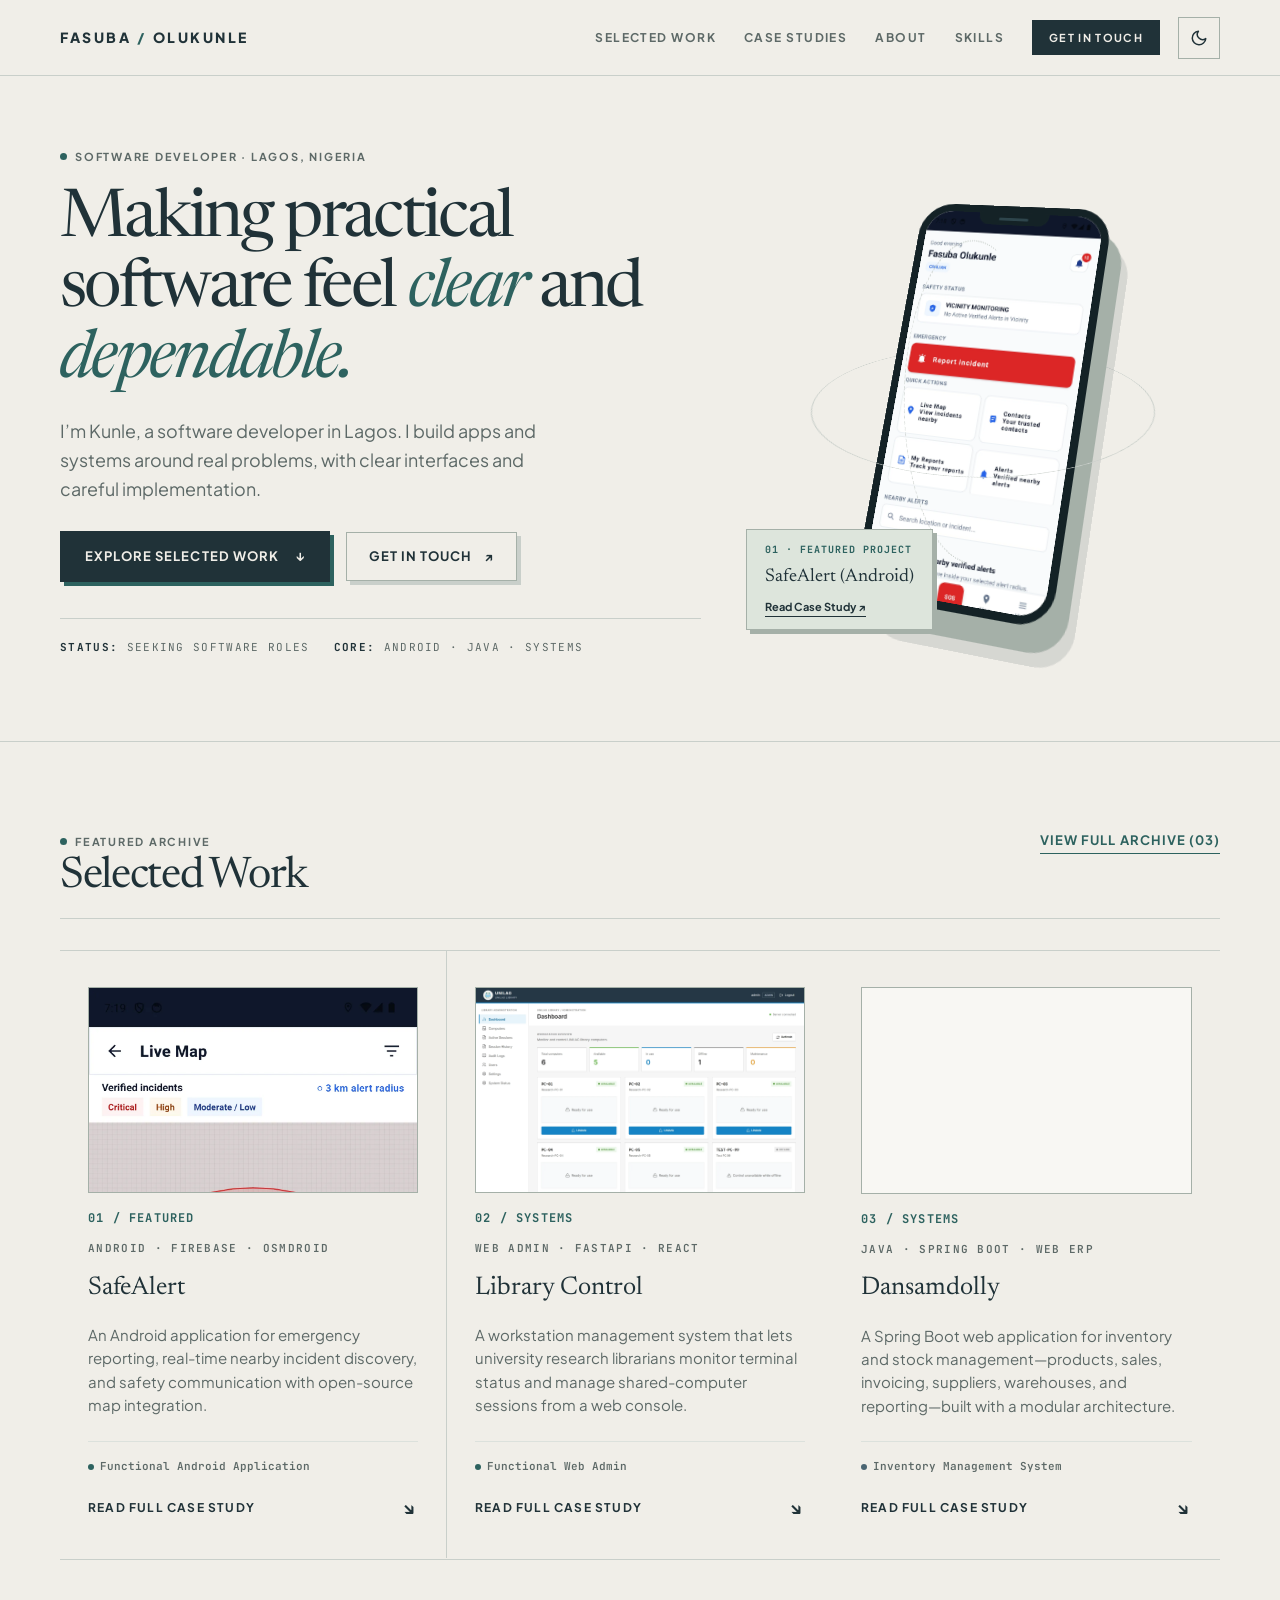
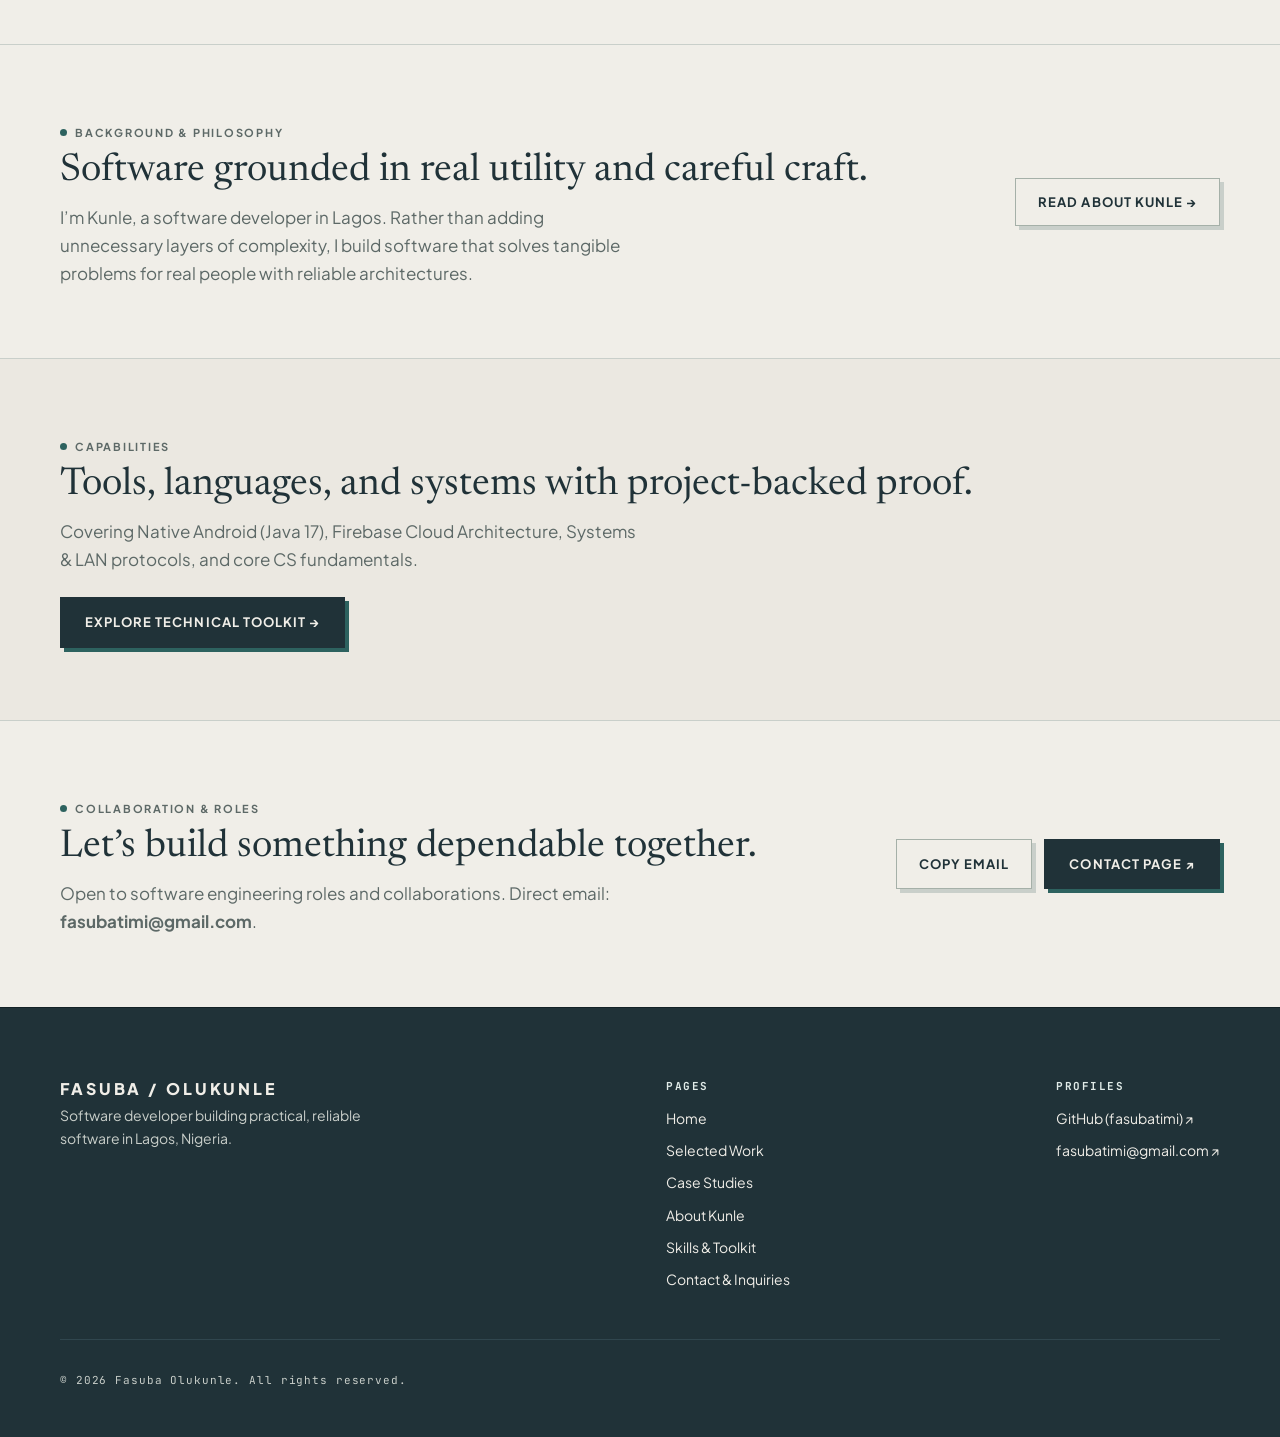
==== index.html @ 4af9b071 "feat: complete editorial developer portfolio Multi-page static portfolio (index, work, case-studies," ====
<!DOCTYPE html>
<html lang="en">
<head>
  <meta charset="UTF-8">
  <meta name="viewport" content="width=device-width, initial-scale=1.0">
  <meta name="color-scheme" content="light dark">
  <meta name="theme-color" content="#F0EEE8">

  <!-- No-flash theme init: set data-theme before first paint -->
  <script>
    (function () {
      try {
        var s = localStorage.getItem('theme');
        var d = s ? s === 'dark' : window.matchMedia('(prefers-color-scheme: dark)').matches;
        if (d) document.documentElement.setAttribute('data-theme', 'dark');
      } catch (e) {}
    })();
  </script>
  
  <!-- Primary Meta Tags -->
  <title>Fasuba Olukunle — Software Developer</title>
  <meta name="title" content="Fasuba Olukunle — Software Developer">
  <meta name="description" content="Portfolio of Fasuba Olukunle (Kunle), a software developer based in Lagos, Nigeria, building Android apps, systems, and clear interfaces around real problems.">
  <meta name="author" content="Fasuba Olukunle">

  <!-- Canonical -->
  <link rel="canonical" href="https://fasubatimi.github.io/portfolio/">

  <!-- Open Graph / Facebook -->
  <meta property="og:type" content="website">
  <meta property="og:site_name" content="Fasuba Olukunle — Portfolio">
  <meta property="og:url" content="https://fasubatimi.github.io/portfolio/">
  <meta property="og:title" content="Fasuba Olukunle — Software Developer">
  <meta property="og:description" content="Making practical software feel clear and dependable. Portfolio and case studies of Fasuba Olukunle (Kunle).">
  <meta property="og:image" content="https://fasubatimi.github.io/portfolio/assets/og/og-cover.png">
  <meta property="og:image:width" content="1200">
  <meta property="og:image:height" content="630">
  <meta property="og:image:alt" content="Fasuba Olukunle — Software Developer, Lagos, Nigeria">

  <!-- Twitter Card -->
  <meta name="twitter:card" content="summary_large_image">
  <meta name="twitter:title" content="Fasuba Olukunle — Software Developer">
  <meta name="twitter:description" content="Making practical software feel clear and dependable. Portfolio and case studies of Fasuba Olukunle (Kunle).">
  <meta name="twitter:image" content="https://fasubatimi.github.io/portfolio/assets/og/og-cover.png">

  <!-- Structured Data: Person -->
  <script type="application/ld+json">
  {
    "@context": "https://schema.org",
    "@type": "Person",
    "name": "Fasuba Olukunle",
    "alternateName": "Kunle",
    "jobTitle": "Software Developer",
    "url": "https://fasubatimi.github.io/portfolio/",
    "email": "mailto:fasubatimi@gmail.com",
    "address": { "@type": "PostalAddress", "addressLocality": "Lagos", "addressCountry": "NG" },
    "sameAs": ["https://github.com/fasubatimi"],
    "knowsAbout": ["Android development", "Java", "Firebase", "OSMDroid", "Spring Boot", "React", "FastAPI", "System design"]
  }
  </script>
  
  <!-- Google Fonts: Newsreader (Serif) & Plus Jakarta Sans (Sans-serif) & JetBrains Mono (Mono) -->
  <link rel="preconnect" href="https://fonts.googleapis.com">
  <link rel="preconnect" href="https://fonts.gstatic.com" crossorigin>
  <link href="https://fonts.googleapis.com/css2?family=JetBrains+Mono:wght@500;600;700&family=Newsreader:ital,opsz,wght@0,6..72,400;0,6..72,600;1,6..72,400;1,6..72,600&family=Plus+Jakarta+Sans:wght@400;500;600;700;800&display=swap" rel="stylesheet">
  
  <!-- Editorial Design System (ZERO GRADIENTS) -->
  <link rel="stylesheet" href="css/style.css">

  <!-- Progressive-enhancement safeguard: show reveal content if JS is disabled -->
  <noscript>
    <style>
      .reveal-on-scroll { opacity: 1 !important; transform: none !important; }
    </style>
  </noscript>
  
  <!-- Favicon SVG -->
  <link rel="icon" type="image/svg+xml" href="data:image/svg+xml,<svg xmlns='http://www.w3.org/2000/svg' viewBox='0 0 32 32'><rect width='32' height='32' fill='%23203238'/><text x='16' y='21' font-family='serif' font-size='15' font-weight='bold' fill='%23F0EEE8' text-anchor='middle'>FO</text></svg>">
</head>
<body>

  <!-- Accessible Skip Link -->
  <a href="#main-content" class="skip-link">Skip to main content</a>

  <!-- ========================================================================
       01. Site Header & Multi-Page Navigation
       ======================================================================== -->
  <header class="site-header" id="site-header">
    <div class="container">
      <a href="index.html" class="header-brand" aria-label="Fasuba Olukunle — Home">
        FASUBA <span>/</span> OLUKUNLE
      </a>

      <!-- Desktop Navigation -->
      <nav class="header-nav" aria-label="Main Portfolio Navigation">
        <a href="work.html" class="nav-link">Selected Work</a>
        <a href="case-studies.html" class="nav-link">Case Studies</a>
        <a href="about.html" class="nav-link">About</a>
        <a href="skills.html" class="nav-link">Skills</a>
        <a href="contact.html" class="nav-cta">Get in Touch</a>
      </nav>

      <!-- Mobile Nav Toggle -->
      <button type="button" class="theme-toggle" data-theme-toggle aria-label="Toggle dark theme" title="Toggle theme">
        <svg class="icon-moon" viewBox="0 0 24 24" fill="none" stroke="currentColor" stroke-width="2" stroke-linecap="round" stroke-linejoin="round" aria-hidden="true"><path d="M21 12.79A9 9 0 1 1 11.21 3 7 7 0 0 0 21 12.79z"/></svg>
        <svg class="icon-sun" viewBox="0 0 24 24" fill="none" stroke="currentColor" stroke-width="2" stroke-linecap="round" stroke-linejoin="round" aria-hidden="true"><circle cx="12" cy="12" r="4.2"/><path d="M12 2v2.2M12 19.8V22M4.2 4.2l1.6 1.6M18.2 18.2l1.6 1.6M2 12h2.2M19.8 12H22M4.2 19.8l1.6-1.6M18.2 5.8l1.6-1.6"/></svg>
      </button>

      <button type="button" class="mobile-nav-toggle" aria-label="Toggle navigation menu" aria-expanded="false" aria-controls="mobile-drawer">
        <span></span>
        <span></span>
        <span></span>
      </button>
    </div>
  </header>

  <!-- Mobile Navigation Drawer -->
  <div class="mobile-drawer" id="mobile-drawer" aria-label="Mobile Navigation">
    <nav class="mobile-nav-links">
      <a href="index.html" class="active">Home</a>
      <a href="work.html">Selected Work</a>
      <a href="case-studies.html">Case Studies</a>
      <a href="about.html">About Kunle</a>
      <a href="skills.html">Skills &amp; Tools</a>
      <a href="contact.html">Contact</a>
    </nav>
    <div class="mobile-drawer-footer">
      <span class="meta-eyebrow"><span class="dot-indicator"></span> FASUBA OLUKUNLE · LAGOS, NIGERIA</span>
      <a href="mailto:fasubatimi@gmail.com" class="btn-text-link">fasubatimi@gmail.com ↗</a>
    </div>
  </div>

  <!-- Main Content Landmark -->
  <main id="main-content">

    <!-- ========================================================================
         02. Hero Section & Interactive 3D Phone
         ======================================================================== -->
    <section class="hero-section" id="hero" aria-label="Introduction and Featured Project">
      <div class="container">
        <div class="hero-grid">
          
          <!-- Hero Narrative Copy -->
          <div class="hero-copy">
            <div class="meta-eyebrow">
              <span class="dot-indicator"></span> SOFTWARE DEVELOPER · LAGOS, NIGERIA
            </div>

            <h1 class="hero-headline">
              Making practical software feel <em>clear</em> and <em>dependable.</em>
            </h1>

            <p class="hero-lead">
              I’m Kunle, a software developer in Lagos. I build apps and systems around real problems, with clear interfaces and careful implementation.
            </p>

            <div class="hero-actions">
              <a href="#selected-work" class="btn-primary">
                Explore selected work <span>↓</span>
              </a>
              <a href="contact.html" class="btn-secondary">
                Get in touch <span>↗</span>
              </a>
            </div>

            <!-- Hero Metadata Strip -->
            <div class="hero-meta-strip">
              <span><b>STATUS:</b> Seeking Software Roles</span>
              <span><b>CORE:</b> Android · Java · Systems</span>
            </div>
          </div>

          <!-- Hero 3D Stage (SafeAlert Interactive Phone) -->
          <div class="hero-stage-wrapper">
            <div 
              class="hero-stage" 
              id="hero-phone-stage" 
              role="button" 
              tabindex="0"
              aria-label="Interactive 3D SafeAlert phone showcase. Click or press Enter to read the full SafeAlert case study. Move pointer to tilt."
            >
              <!-- Orbital Rings (Solid flat rules) -->
              <span class="orbit-ring orbit-one" aria-hidden="true"></span>
              <span class="orbit-ring orbit-two" aria-hidden="true"></span>

              <!-- 3D Phone Chassis -->
              <div class="phone-chassis" id="phone-chassis">
                <!-- Top Notch & Speaker -->
                <div class="phone-notch">
                  <div class="phone-speaker"></div>
                </div>

                <!-- Screen Contents -->
                <div class="phone-screen has-screenshot">
                  <!-- Actual SafeAlert App Screenshot -->
                  <div class="screen-screenshot-container" aria-label="SafeAlert home dashboard showing safety status and quick actions">
                    <picture><source srcset="assets/safealert/gallery/03-dashboard.webp" type="image/webp"><img width="1080" height="2400" src="assets/safealert/gallery/03-dashboard.png" alt="SafeAlert home dashboard showing safety status, the emergency Report Incident button, and quick actions" class="screen-screenshot" loading="eager"></picture>
                  </div>
                </div>
              </div>
            </div>

            <!-- Floating Editorial Badge -->
            <a href="case-studies.html#safealert" class="stage-floating-badge" aria-label="View SafeAlert Case Study">
              <span class="badge-tag">01 · FEATURED PROJECT</span>
              <strong>SafeAlert (Android)</strong>
              <span class="badge-hint">Read Case Study ↗</span>
            </a>
          </div>

        </div>
      </div>
    </section>

    <!-- (Removed the non-functional scroll-controlled 3D showcase; the three projects are now presented once, cleanly, in the Selected Work grid below.) -->

    <!-- ========================================================================
         03. Selected Work Highlights Strip
         ======================================================================== -->
    <section class="selected-work-section" id="selected-work" aria-label="Selected Projects Highlights">
      <div class="container">

        <div class="work-header-strip reveal-on-scroll">
          <div>
            <div class="meta-eyebrow">
              <span class="dot-indicator"></span> FEATURED ARCHIVE
            </div>
            <h2>Selected Work</h2>
          </div>
          <a href="work.html" class="btn-text-link">View Full Archive (03)</a>
        </div>

        <!-- 3-Column Editorial Grid -->
        <div class="work-grid" data-stagger="0.12">
          
          <!-- Project 01: SafeAlert -->
          <article class="work-card reveal-on-scroll">
            <div class="work-card-top">
              <div class="work-card-thumb">
                <picture><source srcset="assets/safealert/gallery/04-map.webp" type="image/webp"><img width="1080" height="2400" src="assets/safealert/gallery/04-map.png" alt="SafeAlert live map with a 3 km verified-incident alert radius" loading="lazy" decoding="async"></picture>
              </div>
              <span class="work-card-number">01 / FEATURED</span>
              <span class="work-card-category">ANDROID · FIREBASE · OSMDROID</span>
              <h3 class="work-card-title">SafeAlert</h3>
              <p class="work-card-desc">
                An Android application for emergency reporting, real-time nearby incident discovery, and safety communication with open-source map integration.
              </p>
            </div>

            <div class="work-card-bottom">
              <span class="work-card-status">
                <span class="status-dot"></span> Functional Android Application
              </span>
              <a href="case-studies.html#safealert" class="work-card-action">
                Read full case study <span>↘</span>
              </a>
            </div>
          </article>

          <!-- Project 02: Library Control -->
          <article class="work-card reveal-on-scroll">
            <div class="work-card-top">
              <div class="work-card-thumb">
                <picture><source srcset="assets/library-control/gallery/02-dashboard.webp" type="image/webp"><img width="2880" height="1960" src="assets/library-control/gallery/02-dashboard.png" alt="Library Control web admin dashboard" loading="lazy" decoding="async"></picture>
              </div>
              <span class="work-card-number">02 / SYSTEMS</span>
              <span class="work-card-category">WEB ADMIN · FASTAPI · REACT</span>
              <h3 class="work-card-title">Library Control</h3>
              <p class="work-card-desc">
                A workstation management system that lets university research librarians monitor terminal status and manage shared-computer sessions from a web console.
              </p>
            </div>

            <div class="work-card-bottom">
              <span class="work-card-status">
                <span class="status-dot"></span> Functional Web Admin
              </span>
              <a href="case-studies.html#library-control" class="work-card-action">
                Read full case study <span>↘</span>
              </a>
            </div>
          </article>

          <!-- Project 03: Dansamdolly -->
          <article class="work-card reveal-on-scroll">
            <div class="work-card-top">
              <div class="work-card-thumb">
                <picture><source srcset="assets/dansamdolly/gallery/02-dashboard.webp" type="image/webp"><img width="2880" height="3658" src="assets/dansamdolly/gallery/02-dashboard.png" alt="Dansamdolly inventory management dashboard" loading="lazy" decoding="async"></picture>
              </div>
              <span class="work-card-number">03 / SYSTEMS</span>
              <span class="work-card-category">JAVA · SPRING BOOT · WEB ERP</span>
              <h3 class="work-card-title">Dansamdolly</h3>
              <p class="work-card-desc">
                A Spring Boot web application for inventory and stock management—products, sales, invoicing, suppliers, warehouses, and reporting—built with a modular architecture.
              </p>
            </div>

            <div class="work-card-bottom">
              <span class="work-card-status">
                <span class="status-dot academic"></span> Inventory Management System
              </span>
              <a href="case-studies.html#dansamdolly" class="work-card-action">
                Read full case study <span>↘</span>
              </a>
            </div>
          </article>

        </div>

      </div>
    </section>

    <!-- ========================================================================
         04. About Kunle Teaser
         ======================================================================== -->
    <section class="home-section-teaser" aria-label="About Kunle Teaser">
      <div class="container">
        <div class="teaser-grid reveal-on-scroll">
          <div>
            <span class="meta-eyebrow"><span class="dot-indicator"></span> BACKGROUND &amp; PHILOSOPHY</span>
            <h2 style="font-size: clamp(1.8rem, 3vw, 2.5rem); margin-top: 6px;">Software grounded in real utility and careful craft.</h2>
            <p style="max-width: 580px; margin-top: 10px;">
              I’m Kunle, a software developer in Lagos. Rather than adding unnecessary layers of complexity, I build software that solves tangible problems for real people with reliable architectures.
            </p>
          </div>
          <a href="about.html" class="btn-secondary">
            Read About Kunle →
          </a>
        </div>
      </div>
    </section>

    <!-- ========================================================================
         05. Technical Toolkit Teaser
         ======================================================================== -->
    <section class="home-section-teaser" style="background-color: var(--color-paper-warm);" aria-label="Skills Teaser">
      <div class="container">
        <div class="teaser-grid reveal-on-scroll">
          <div>
            <span class="meta-eyebrow"><span class="dot-indicator"></span> CAPABILITIES</span>
            <h2 style="font-size: clamp(1.8rem, 3vw, 2.5rem); margin-top: 6px;">Tools, languages, and systems with project-backed proof.</h2>
            <p style="max-width: 580px; margin-top: 10px;">
              Covering Native Android (Java 17), Firebase Cloud Architecture, Systems &amp; LAN protocols, and core CS fundamentals.
            </p>
          </div>
          <a href="skills.html" class="btn-primary">
            Explore Technical Toolkit →
          </a>
        </div>
      </div>
    </section>

    <!-- ========================================================================
         06. Contact Banner Teaser
         ======================================================================== -->
    <section class="home-section-teaser" aria-label="Contact Teaser">
      <div class="container">
        <div class="teaser-grid reveal-on-scroll">
          <div>
            <span class="meta-eyebrow"><span class="dot-indicator"></span> COLLABORATION &amp; ROLES</span>
            <h2 style="font-size: clamp(1.8rem, 3vw, 2.5rem); margin-top: 6px;">Let’s build something dependable together.</h2>
            <p style="max-width: 580px; margin-top: 10px;">
              Open to software engineering roles and collaborations. Direct email: <strong>fasubatimi@gmail.com</strong>.
            </p>
          </div>
          <div style="display: flex; gap: 12px; flex-wrap: wrap;">
            <button type="button" class="btn-secondary" data-copy-email>
              Copy Email
            </button>
            <a href="contact.html" class="btn-primary">
              Contact Page ↗
            </a>
          </div>
        </div>
      </div>
    </section>

  </main>

  <!-- ========================================================================
       07. Site Footer & Colophon
       ======================================================================== -->
  <footer class="site-footer">
    <div class="container">
      
      <div class="footer-top">
        <div class="footer-brand">
          <h3>FASUBA / OLUKUNLE</h3>
          <p>
            Software developer building practical, reliable software in Lagos, Nigeria.
          </p>
        </div>

        <nav class="footer-nav" aria-label="Footer Navigation">
          <h4>Pages</h4>
          <a href="index.html">Home</a>
          <a href="work.html">Selected Work</a>
          <a href="case-studies.html">Case Studies</a>
          <a href="about.html">About Kunle</a>
          <a href="skills.html">Skills &amp; Toolkit</a>
          <a href="contact.html">Contact &amp; Inquiries</a>
        </nav>

        <nav class="footer-nav" aria-label="External Profiles">
          <h4>Profiles</h4>
          <a href="https://github.com/fasubatimi" target="_blank" rel="noopener noreferrer">GitHub (fasubatimi) ↗</a>
          <a href="mailto:fasubatimi@gmail.com">fasubatimi@gmail.com ↗</a>
        </nav>
      </div>

      <div class="footer-bottom">
        <div>
          © 2026 Fasuba Olukunle. All rights reserved.
        </div>
      </div>

    </div>
  </footer>

  <!-- Main Interactive JavaScript -->
  <script src="js/main.js"></script>
</body>
</html>
---- css/style.css ----
/* ==========================================================================
   KUNLE'S EDITORIAL PORTFOLIO — STYLESHEET
   Design System: Editorial Print-Digital Hybrid
   Rule: SOLID COLORS ONLY. ZERO GRADIENTS.
   Target Palette:
     - Paper Background:    #F0EEE8
     - Main Ink:            #203238
     - Secondary Slate:     #5D6967
     - Deep Teal Accent:    #2D625F
     - Structural Divider:  #C9CFCA
     - Soft Surface Tint:   #DDE5DC
     - SafeAlert Red Accent: #B6544A (SafeAlert scope only)
   ========================================================================== */

/* --------------------------------------------------------------------------
   01. Custom Properties (Design Tokens)
   -------------------------------------------------------------------------- */
:root {
  /* Surface & Base Colors (SOLID FLAT COLORS ONLY - NO GRADIENTS) */
  --color-paper: #F0EEE8;
  --color-paper-light: #F8F7F3;
  --color-paper-warm: #EBE8E1;
  --color-paper-dim: #E2DFD6;
  
  /* Text & Ink Colors */
  --color-ink: #203238;
  --color-ink-dark: #142226;
  --color-ink-soft: #30464E;
  
  /* Secondary & Muted */
  --color-secondary: #5D6967;
  --color-secondary-light: #7E8C8A;
  
  /* Accents & States */
  --color-accent: #2D625F;
  --color-accent-hover: #1F4745;
  --color-accent-light: #E0EBE8;
  
  /* Structural Lines & Borders */
  --color-line: #C9CFCA;
  --color-line-dark: #A5B0A8;
  --color-line-light: #DCE1DC;
  
  /* Feature Surfaces */
  --color-panel: #DDE5DC;
  --color-panel-hover: #D0DBD0;
  
  /* Project-Specific (SafeAlert Only) */
  --color-alert-red: #B6544A;
  --color-alert-dark: #8F3A32;
  --color-alert-surface: #F5EAE8;

  /* Project Accent Dots (Systems / Business builds) */
  --color-dot-systems: #8C6A48;
  --color-dot-business: #4A6572;

  /* Typography */
  --font-serif: 'Newsreader', Georgia, 'Times New Roman', serif;
  --font-sans: 'Plus Jakarta Sans', -apple-system, BlinkMacSystemFont, 'Segoe UI', Roboto, sans-serif;
  --font-mono: 'JetBrains Mono', 'SF Mono', Consolas, Monaco, monospace;
  
  /* Spacing Scale */
  --space-2xs: 4px;
  --space-xs: 8px;
  --space-sm: 16px;
  --space-md: 24px;
  --space-lg: 32px;
  --space-xl: 48px;
  --space-2xl: 64px;
  --space-3xl: 96px;
  --space-4xl: 128px;
  
  /* Layout Dimensions */
  --container-max: 1240px;
  --container-pad: clamp(16px, 4vw, 40px);
  --header-height: 76px;
  
  /* Flat Solid Shadows (NO BLUR GLOWS / NO GRADIENTS) */
  --shadow-flat-sm: 4px 4px 0 var(--color-line-dark);
  --shadow-flat-md: 8px 8px 0 var(--color-line-dark);
  --shadow-flat-lg: 14px 14px 0 var(--color-ink);
}

/* --------------------------------------------------------------------------
   02. CSS Reset & Base Elements
   -------------------------------------------------------------------------- */
*, *::before, *::after {
  box-sizing: border-box;
  margin: 0;
  padding: 0;
}

html {
  font-size: 16px;
  scroll-behavior: smooth;
  color-scheme: light;
  background-color: var(--color-paper);
}

body {
  font-family: var(--font-sans);
  background-color: var(--color-paper);
  color: var(--color-ink);
  line-height: 1.6;
  -webkit-font-smoothing: antialiased;
  -moz-osx-font-smoothing: grayscale;
  overflow-x: hidden;
  text-rendering: optimizeLegibility;
}

/* Accessible Skip Link */
.skip-link {
  position: absolute;
  top: -60px;
  left: 20px;
  background: var(--color-ink);
  color: var(--color-paper);
  padding: 12px 20px;
  z-index: 9999;
  font-size: 13px;
  font-weight: 700;
  text-decoration: none;
  transition: top 0.2s ease;
  border: 2px solid var(--color-accent);
}

.skip-link:focus {
  top: 15px;
  outline: none;
}

/* Screen Reader Only Utility */
.sr-only {
  position: absolute;
  width: 1px;
  height: 1px;
  padding: 0;
  margin: -1px;
  overflow: hidden;
  clip: rect(0, 0, 0, 0);
  white-space: nowrap;
  border-width: 0;
}

/* Focus Visible Accessibility */
:focus-visible {
  outline: 2px solid var(--color-accent);
  outline-offset: 3px;
}

/* Container Structure */
.container {
  width: 100%;
  max-width: var(--container-max);
  margin-left: auto;
  margin-right: auto;
  padding-left: var(--container-pad);
  padding-right: var(--container-pad);
}

/* --------------------------------------------------------------------------
   03. Typography & Editorial Accents
   -------------------------------------------------------------------------- */
h1, h2, h3, h4, h5, h6 {
  font-family: var(--font-serif);
  font-weight: 400;
  color: var(--color-ink);
  line-height: 1.15;
}

h1 em, h2 em, h3 em {
  font-style: italic;
  color: var(--color-accent);
}

p {
  color: var(--color-secondary);
  font-size: 1.0625rem;
  line-height: 1.65;
}

a {
  color: inherit;
  text-decoration: none;
  transition: color 0.15s ease, border-color 0.15s ease;
}

button {
  font-family: inherit;
  cursor: pointer;
  border: none;
  background: none;
}

/* Section Rule Dividers */
.section-rule {
  width: 100%;
  height: 1px;
  background-color: var(--color-line);
  border: none;
  margin: 0;
}

/* Micro Eyebrows / Meta Labels */
.meta-eyebrow {
  display: inline-flex;
  align-items: center;
  gap: 8px;
  font-family: var(--font-sans);
  font-size: 0.6875rem;
  font-weight: 700;
  letter-spacing: 0.16em;
  text-transform: uppercase;
  color: var(--color-secondary);
}

.meta-eyebrow .dot-indicator {
  width: 7px;
  height: 7px;
  border-radius: 50%;
  background-color: var(--color-accent);
  display: inline-block;
}

.meta-eyebrow .dot-indicator.alert {
  background-color: var(--color-alert-red);
}

/* Editorial Index Pill / Badge */
.editorial-badge {
  display: inline-flex;
  align-items: center;
  padding: 4px 10px;
  background-color: var(--color-panel);
  border: 1px solid var(--color-line-dark);
  font-family: var(--font-mono);
  font-size: 0.6875rem;
  font-weight: 600;
  letter-spacing: 0.08em;
  color: var(--color-ink);
}

/* --------------------------------------------------------------------------
   04. Buttons & Interactive Links
   -------------------------------------------------------------------------- */
.btn-primary {
  display: inline-flex;
  align-items: center;
  justify-content: center;
  gap: 16px;
  padding: 14px 24px;
  background-color: var(--color-ink);
  color: var(--color-paper);
  font-size: 0.8125rem;
  font-weight: 700;
  letter-spacing: 0.08em;
  text-transform: uppercase;
  border: 1px solid var(--color-ink);
  box-shadow: 4px 4px 0 var(--color-accent);
  transition: transform 0.15s ease, box-shadow 0.15s ease, background-color 0.15s ease;
}

.btn-primary:hover {
  transform: translate(-2px, -2px);
  box-shadow: 6px 6px 0 var(--color-accent);
  background-color: var(--color-ink-dark);
  color: #FFFFFF;
}

.btn-primary:active {
  transform: translate(2px, 2px);
  box-shadow: 2px 2px 0 var(--color-accent);
}

.btn-secondary {
  display: inline-flex;
  align-items: center;
  justify-content: center;
  gap: 12px;
  padding: 13px 22px;
  background-color: transparent;
  color: var(--color-ink);
  font-size: 0.8125rem;
  font-weight: 700;
  letter-spacing: 0.08em;
  text-transform: uppercase;
  border: 1px solid var(--color-line-dark);
  box-shadow: 4px 4px 0 var(--color-line);
  transition: transform 0.15s ease, box-shadow 0.15s ease, border-color 0.15s ease, background-color 0.15s ease;
}

.btn-secondary:hover {
  border-color: var(--color-accent);
  color: var(--color-accent);
  background-color: var(--color-paper-light);
  transform: translate(-2px, -2px);
  box-shadow: 6px 6px 0 var(--color-line-dark);
}

.btn-secondary:active {
  transform: translate(2px, 2px);
  box-shadow: 2px 2px 0 var(--color-line-dark);
}

.btn-text-link {
  display: inline-flex;
  align-items: center;
  gap: 8px;
  font-size: 0.8125rem;
  font-weight: 700;
  letter-spacing: 0.08em;
  text-transform: uppercase;
  color: var(--color-accent);
  border-bottom: 1px solid var(--color-accent);
  padding-bottom: 2px;
  transition: color 0.15s ease, border-color 0.15s ease;
}

.btn-text-link:hover {
  color: var(--color-ink);
  border-color: var(--color-ink);
}

/* --------------------------------------------------------------------------
   05. Site Header & Navigation
   -------------------------------------------------------------------------- */
.site-header {
  position: sticky;
  top: 0;
  width: 100%;
  height: var(--header-height);
  background-color: var(--color-paper);
  border-bottom: 1px solid var(--color-line);
  z-index: 1000;
  transition: background-color 0.2s ease;
}

.site-header .container {
  display: flex;
  align-items: center;
  justify-content: space-between;
  height: 100%;
}

.header-brand {
  display: flex;
  align-items: center;
  font-family: var(--font-sans);
  font-size: 0.875rem;
  font-weight: 800;
  letter-spacing: 0.18em;
  color: var(--color-ink);
}

.header-brand span {
  color: var(--color-accent);
  padding: 0 6px;
}

.header-nav {
  display: flex;
  align-items: center;
  gap: 28px;
}

.nav-link {
  font-size: 0.75rem;
  font-weight: 700;
  letter-spacing: 0.12em;
  text-transform: uppercase;
  color: var(--color-secondary);
  position: relative;
  padding: 6px 0;
  transition: color 0.15s ease;
}

.nav-link:hover {
  color: var(--color-ink);
}

.nav-link.active {
  color: var(--color-accent);
}

/* Animated underline sweep (grows from left on hover, locked for active) */
.nav-link::after {
  content: '';
  position: absolute;
  bottom: 0;
  left: 0;
  width: 100%;
  height: 2px;
  background-color: var(--color-ink);
  transform: scaleX(0);
  transform-origin: left center;
  transition: transform 0.28s cubic-bezier(0.16, 1, 0.3, 1);
}

.nav-link:hover::after {
  transform: scaleX(1);
}

.nav-link.active::after {
  transform: scaleX(1);
  background-color: var(--color-accent);
}

.nav-cta {
  padding: 8px 16px;
  background-color: var(--color-ink);
  color: var(--color-paper);
  font-size: 0.6875rem;
  font-weight: 700;
  letter-spacing: 0.12em;
  text-transform: uppercase;
  border: 1px solid var(--color-ink);
  transition: background-color 0.15s ease, transform 0.15s ease;
}

.nav-cta:hover, .nav-cta.active {
  background-color: var(--color-accent);
  border-color: var(--color-accent);
  color: #FFFFFF;
}

/* Mobile Nav Toggle */
.mobile-nav-toggle {
  display: none;
  flex-direction: column;
  justify-content: center;
  align-items: center;
  gap: 5px;
  width: 44px;
  height: 44px;
  background: transparent;
  border: 1px solid var(--color-line-dark);
  padding: 8px;
}

.mobile-nav-toggle span {
  display: block;
  width: 20px;
  height: 2px;
  background-color: var(--color-ink);
  transition: transform 0.2s ease, opacity 0.2s ease;
}

.mobile-nav-toggle[aria-expanded="true"] span:nth-child(1) {
  transform: translateY(7px) rotate(45deg);
}

.mobile-nav-toggle[aria-expanded="true"] span:nth-child(2) {
  opacity: 0;
}

.mobile-nav-toggle[aria-expanded="true"] span:nth-child(3) {
  transform: translateY(-7px) rotate(-45deg);
}

/* Mobile Drawer */
.mobile-drawer {
  display: none;
  position: fixed;
  top: var(--header-height);
  left: 0;
  right: 0;
  bottom: 0;
  background-color: var(--color-paper);
  border-top: 1px solid var(--color-line);
  padding: var(--space-lg) var(--container-pad);
  z-index: 999;
  flex-direction: column;
  justify-content: space-between;
}

.mobile-drawer.is-open {
  display: flex;
}

.mobile-nav-links {
  display: flex;
  flex-direction: column;
  gap: 20px;
}

.mobile-nav-links a {
  font-family: var(--font-serif);
  font-size: 1.75rem;
  color: var(--color-ink);
  border-bottom: 1px solid var(--color-line);
  padding-bottom: 12px;
}

.mobile-nav-links a.active {
  color: var(--color-accent);
}

.mobile-drawer-footer {
  padding-top: var(--space-lg);
  border-top: 1px solid var(--color-line);
  display: flex;
  flex-direction: column;
  gap: 10px;
}

/* --------------------------------------------------------------------------
   06. Dedicated Subpage Header Banner
   -------------------------------------------------------------------------- */
.page-header-banner {
  padding-top: clamp(48px, 6vw, 76px);
  padding-bottom: clamp(40px, 5vw, 64px);
  background-color: var(--color-paper);
  border-bottom: 1px solid var(--color-line);
}

.page-banner-grid {
  display: flex;
  flex-direction: column;
  gap: 16px;
}

.page-banner-top {
  display: flex;
  justify-content: space-between;
  align-items: baseline;
  flex-wrap: wrap;
  gap: 12px;
  padding-bottom: 12px;
  border-bottom: 1px solid var(--color-line-light);
}

.page-banner-title {
  font-size: clamp(2.4rem, 5vw, 4.2rem);
  line-height: 1.08;
  letter-spacing: -0.035em;
  color: var(--color-ink);
}

.page-banner-lead {
  font-size: clamp(1.05rem, 1.4vw, 1.25rem);
  line-height: 1.6;
  color: var(--color-secondary);
  max-width: 780px;
}

.page-jump-bar {
  display: flex;
  flex-wrap: wrap;
  gap: 10px;
  margin-top: 16px;
}

.jump-pill {
  display: inline-flex;
  align-items: center;
  gap: 6px;
  padding: 6px 14px;
  background-color: var(--color-paper-light);
  border: 1px solid var(--color-line-dark);
  font-family: var(--font-mono);
  font-size: 0.6875rem;
  font-weight: 700;
  letter-spacing: 0.08em;
  color: var(--color-ink);
  transition: background-color 0.15s ease, border-color 0.15s ease, color 0.15s ease;
}

.jump-pill:hover {
  background-color: var(--color-accent);
  border-color: var(--color-accent);
  color: #FFFFFF;
}

/* --------------------------------------------------------------------------
   07. Hero Section & 3D Interactive Phone (Home Page)
   -------------------------------------------------------------------------- */
.hero-section {
  padding-top: clamp(40px, 6vw, 72px);
  padding-bottom: clamp(48px, 8vw, 84px);
  border-bottom: 1px solid var(--color-line);
  position: relative;
  overflow: hidden;
}

.hero-grid {
  display: grid;
  grid-template-columns: minmax(0, 1.15fr) minmax(0, 0.85fr);
  gap: clamp(24px, 3.5vw, 48px);
  align-items: center;
}

.hero-copy {
  display: flex;
  flex-direction: column;
  gap: 20px;
  position: relative;
  z-index: 2;
}

.hero-headline {
  font-size: clamp(2.35rem, 5.2vw, 4.4rem);
  line-height: 1.06;
  letter-spacing: -0.04em;
  color: var(--color-ink);
}

.hero-headline em {
  color: var(--color-accent);
  font-style: italic;
}

.hero-lead {
  font-size: clamp(1.05rem, 1.4vw, 1.2rem);
  line-height: 1.6;
  color: var(--color-secondary);
  max-width: 500px;
}

.hero-actions {
  display: flex;
  flex-wrap: wrap;
  align-items: center;
  gap: 16px;
  margin-top: 8px;
}

.hero-meta-strip {
  display: flex;
  align-items: center;
  gap: 24px;
  margin-top: 16px;
  padding-top: 20px;
  border-top: 1px solid var(--color-line);
  font-family: var(--font-mono);
  font-size: 0.6875rem;
  letter-spacing: 0.12em;
  color: var(--color-secondary);
  text-transform: uppercase;
}

.hero-meta-strip span b {
  color: var(--color-ink);
  font-weight: 700;
}

/* 3D Phone Stage */
.hero-stage-wrapper {
  position: relative;
  display: flex;
  justify-content: center;
  align-items: center;
  width: 100%;
  min-height: 480px;
}

.hero-stage {
  position: relative;
  width: 100%;
  height: 460px;
  perspective: 1000px;
  display: grid;
  place-items: center;
  cursor: pointer;
  background: transparent;
  padding: 0;
  border: none;
  transform-style: preserve-3d;
}

/* Orbital Rings (Solid flat rules - NO GRADIENTS) */
.orbit-ring {
  position: absolute;
  border: 1px solid var(--color-line);
  border-radius: 50%;
  pointer-events: none;
}

.orbit-one {
  width: 340px;
  height: 340px;
  transform: rotateX(68deg) rotateZ(-22deg);
}

.orbit-two {
  width: 320px;
  height: 320px;
  transform: rotateY(65deg) rotateZ(25deg);
  border-style: dashed;
}

/* 3D Phone Device Chassis */
.phone-chassis {
  width: 206px;
  height: 416px;
  background-color: var(--color-ink-dark);
  border: 8px solid #142226;
  border-radius: 36px;
  box-shadow: 16px 24px 0 var(--color-line-dark), 24px 36px 0 rgba(32, 50, 56, 0.12);
  position: relative;
  transform-style: preserve-3d;
  transform: rotateY(-18deg) rotateX(12deg) rotateZ(6deg);
  transition: transform 0.28s cubic-bezier(0.25, 1, 0.5, 1);
  will-change: transform;
}

/* Phone Speaker & Notch */
.phone-notch {
  width: 76px;
  height: 14px;
  background-color: #142226;
  border-radius: 0 0 12px 12px;
  position: absolute;
  top: -1px;
  left: calc(50% - 38px);
  z-index: 10;
  display: flex;
  justify-content: center;
  align-items: center;
}

.phone-speaker {
  width: 32px;
  height: 3px;
  background-color: #2E454C;
  border-radius: 2px;
}

/* Phone Screen Surface */
.phone-screen {
  height: 100%;
  background-color: #F8F8F5;
  border-radius: 28px;
  padding: 24px 14px 14px;
  overflow: hidden;
  display: flex;
  flex-direction: column;
  justify-content: space-between;
  position: relative;
}

/* Edge-to-edge screenshot mode for real app captures */
.phone-screen:has(.screen-screenshot-container),
.phone-screen.has-screenshot {
  padding: 0;
  background-color: #0E1618;
}

.phone-screen:has(.screen-screenshot-container) .screen-statusbar,
.phone-screen.has-screenshot .screen-statusbar {
  display: none;
}

/* Screen Top Bar */
.screen-statusbar {
  display: flex;
  justify-content: space-between;
  align-items: center;
  font-family: var(--font-mono);
  font-size: 0.5rem;
  font-weight: 700;
  color: var(--color-ink);
  padding-bottom: 6px;
  border-bottom: 1px solid var(--color-line);
}

.screen-appname {
  font-family: var(--font-sans);
  font-size: 0.6875rem;
  font-weight: 800;
  color: var(--color-ink);
  letter-spacing: 0.04em;
}

.screen-appname span {
  color: var(--color-alert-red);
}

/* Mini Simulated Map Surface (OSMDroid Simulation in Flat Colors) */
.screen-map-container {
  position: relative;
  height: 145px;
  background-color: #E2ECE7;
  border: 1px solid var(--color-line);
  border-radius: 8px;
  margin: 8px 0;
  overflow: hidden;
}

/* Geometric Solid Map Roads */
.map-road-a {
  position: absolute;
  width: 180%;
  height: 14px;
  background-color: #FFFFFF;
  left: -40%;
  top: 42%;
  transform: rotate(26deg);
}

.map-road-b {
  position: absolute;
  width: 160%;
  height: 12px;
  background-color: #FFFFFF;
  left: -20%;
  top: 55%;
  transform: rotate(-38deg);
}

.map-road-c {
  position: absolute;
  width: 14px;
  height: 140%;
  background-color: #FFFFFF;
  left: 65%;
  top: -20%;
  transform: rotate(12deg);
}

.map-park {
  position: absolute;
  width: 50px;
  height: 45px;
  background-color: #D3E4DB;
  top: 10px;
  left: 12px;
  border-radius: 4px;
}

/* Emergency Alert Map Pin */
.map-alert-pin {
  position: absolute;
  top: 38%;
  left: 48%;
  width: 18px;
  height: 18px;
  background-color: var(--color-alert-red);
  border: 4px solid #FFFFFF;
  border-radius: 50%;
  box-shadow: 0 0 0 4px rgba(182, 84, 74, 0.4);
  z-index: 5;
}

.map-user-loc {
  position: absolute;
  bottom: 22%;
  left: 28%;
  width: 10px;
  height: 10px;
  background-color: var(--color-accent);
  border: 2px solid #FFFFFF;
  border-radius: 50%;
  z-index: 4;
}

/* Alert Notification Strip inside Screen */
.screen-alert-strip {
  background-color: var(--color-alert-surface);
  border-left: 3px solid var(--color-alert-red);
  padding: 8px 10px;
  margin-bottom: 8px;
  border-radius: 0 6px 6px 0;
}

.screen-alert-strip strong {
  display: block;
  font-size: 0.625rem;
  font-weight: 800;
  color: var(--color-alert-dark);
  line-height: 1.2;
}

.screen-alert-strip small {
  display: block;
  font-size: 0.5rem;
  color: var(--color-secondary);
  margin-top: 2px;
}

/* Phone Screen Bottom SOS Controls */
.screen-controls {
  display: flex;
  justify-content: space-between;
  align-items: center;
  padding-top: 6px;
}

.screen-sos-btn {
  display: inline-flex;
  align-items: center;
  justify-content: center;
  width: 44px;
  height: 44px;
  background-color: var(--color-alert-red);
  color: #FFFFFF;
  font-weight: 900;
  font-size: 0.6875rem;
  letter-spacing: 0.06em;
  border-radius: 50%;
  border: 2px solid #FFFFFF;
  box-shadow: 2px 2px 0 var(--color-alert-dark);
}

.screen-badge-status {
  font-family: var(--font-mono);
  font-size: 0.5rem;
  font-weight: 700;
  color: var(--color-secondary);
  text-transform: uppercase;
}

/* Actual App Screenshot Container (replaces CSS vector simulations) */
.screen-screenshot-container {
  position: relative;
  flex: 1;
  width: 100%;
  height: 100%;
  overflow: hidden;
  border-radius: 0 0 20px 20px;
  background-color: #F8F8F5;
  display: flex;
  flex-direction: column;
}

.screen-screenshot {
  width: 100%;
  height: 100%;
  object-fit: cover;
  object-position: top center;
  display: block;
}

/* Editorial Floating Feature Badge */
.stage-floating-badge {
  position: absolute;
  left: 0;
  bottom: 12px;
  background-color: var(--color-panel);
  border: 1px solid var(--color-line-dark);
  padding: 12px 18px;
  box-shadow: 4px 4px 0 var(--color-line-dark);
  text-align: left;
  z-index: 20;
  max-width: 260px;
  display: block;
  text-decoration: none;
  transition: background-color 0.15s ease, border-color 0.15s ease, transform 0.15s ease;
}

.stage-floating-badge:hover {
  background-color: #E2ECE5;
  border-color: var(--color-accent);
  transform: translateY(-2px);
}

.stage-floating-badge .badge-tag {
  display: block;
  font-family: var(--font-mono);
  font-size: 0.625rem;
  font-weight: 700;
  letter-spacing: 0.1em;
  color: var(--color-accent);
  text-transform: uppercase;
}

.stage-floating-badge strong {
  display: block;
  font-family: var(--font-serif);
  font-size: 1.15rem;
  font-weight: 400;
  color: var(--color-ink);
  margin-top: 4px;
  white-space: nowrap;
}

.stage-floating-badge .badge-hint {
  display: inline-flex;
  align-items: center;
  gap: 4px;
  font-size: 0.6875rem;
  font-weight: 700;
  color: var(--color-ink);
  margin-top: 6px;
  border-bottom: 1px solid var(--color-ink);
  padding-bottom: 1px;
}

/* --------------------------------------------------------------------------
   08. Selected Work & Project Cards (Work Page & Home Teaser)
   -------------------------------------------------------------------------- */
.selected-work-section {
  padding: clamp(48px, 7vw, 84px) 0;
  background-color: var(--color-paper);
}

.work-header-strip {
  display: flex;
  justify-content: space-between;
  align-items: baseline;
  margin-bottom: var(--space-lg);
  padding-bottom: var(--space-sm);
  border-bottom: 1px solid var(--color-line);
}

.work-header-strip h2 {
  font-size: clamp(1.85rem, 3.4vw, 2.75rem);
  letter-spacing: -0.03em;
}

.work-header-strip .work-counter {
  font-family: var(--font-mono);
  font-size: 0.8125rem;
  letter-spacing: 0.12em;
  color: var(--color-secondary);
}

/* Editorial Work Grid */
.work-grid {
  display: grid;
  grid-template-columns: repeat(3, minmax(0, 1fr));
  border-top: 1px solid var(--color-line);
  border-bottom: 1px solid var(--color-line);
}

.work-card {
  padding: clamp(24px, 3.5vw, 36px) clamp(16px, 2.5vw, 28px);
  display: flex;
  flex-direction: column;
  justify-content: space-between;
  min-height: 380px;
  background-color: var(--color-paper);
  border-right: 1px solid var(--color-line);
  position: relative;
  transition: background-color 0.2s ease, transform 0.2s ease;
}

.work-card:last-child {
  border-right: none;
}

.work-card:hover {
  background-color: var(--color-paper-light);
}

.work-card-top {
  display: flex;
  flex-direction: column;
  gap: 12px;
}

/* Representative screenshot thumbnail (top of each work card) */
.work-card-thumb {
  display: block;
  width: 100%;
  aspect-ratio: 16 / 10;
  border: 1px solid var(--color-line-dark);
  background-color: var(--color-paper-light);
  overflow: hidden;
  margin-bottom: 4px;
}

.work-card-thumb img {
  width: 100%;
  height: 100%;
  object-fit: cover;
  object-position: top center;
  display: block;
}

.work-card-number {
  font-family: var(--font-mono);
  font-size: 0.75rem;
  letter-spacing: 0.1em;
  font-weight: 700;
  color: var(--color-accent);
}

.work-card-category {
  font-family: var(--font-mono);
  font-size: 0.6875rem;
  font-weight: 600;
  letter-spacing: 0.12em;
  text-transform: uppercase;
  color: var(--color-secondary);
}

.work-card-title {
  font-size: clamp(1.5rem, 2vw, 2rem);
  line-height: 1.15;
  color: var(--color-ink);
  margin-top: 4px;
}

.work-card-desc {
  font-size: 0.9375rem;
  color: var(--color-secondary);
  line-height: 1.55;
  margin-top: 8px;
}

.work-card-bottom {
  margin-top: var(--space-md);
  padding-top: var(--space-sm);
  border-top: 1px solid var(--color-line-light);
  display: flex;
  flex-direction: column;
  gap: 14px;
}

.work-card-status {
  display: inline-flex;
  align-items: center;
  gap: 6px;
  font-family: var(--font-mono);
  font-size: 0.6875rem;
  font-weight: 600;
  color: var(--color-secondary);
}

.work-card-status .status-dot {
  width: 6px;
  height: 6px;
  border-radius: 50%;
  background-color: var(--color-accent);
}

.work-card-status .status-dot.prototype {
  background-color: #8C6A48;
}

.work-card-status .status-dot.academic {
  background-color: #4A6572;
}

.work-card-action {
  display: inline-flex;
  align-items: center;
  justify-content: space-between;
  width: 100%;
  font-size: 0.75rem;
  font-weight: 700;
  letter-spacing: 0.1em;
  text-transform: uppercase;
  color: var(--color-ink);
  padding-top: 4px;
}

.work-card-action span {
  font-size: 1.125rem;
  transition: transform 0.15s ease;
}

.work-card:hover .work-card-action span {
  transform: translate(3px, -3px);
  color: var(--color-accent);
}

/* Project Comparison Matrix Table */
.project-matrix-card {
  margin-top: clamp(48px, 6vw, 72px);
  background-color: var(--color-paper-light);
  border: 1px solid var(--color-line-dark);
  padding: clamp(24px, 3.5vw, 36px);
  box-shadow: 6px 6px 0 var(--color-line);
  overflow-x: auto;
}

.matrix-header {
  padding-bottom: 12px;
  border-bottom: 1px solid var(--color-line);
  margin-bottom: 20px;
}

.matrix-header h3 {
  font-size: 1.5rem;
  color: var(--color-ink);
}

.matrix-table {
  width: 100%;
  border-collapse: collapse;
  font-size: 0.875rem;
}

.matrix-table th {
  text-align: left;
  font-family: var(--font-mono);
  font-size: 0.6875rem;
  font-weight: 700;
  letter-spacing: 0.12em;
  text-transform: uppercase;
  color: var(--color-secondary);
  padding: 10px 14px;
  border-bottom: 2px solid var(--color-line);
}

.matrix-table td {
  padding: 14px;
  border-bottom: 1px solid var(--color-line-light);
  color: var(--color-ink);
}

.matrix-table tr:hover td {
  background-color: var(--color-paper);
}

/* --------------------------------------------------------------------------
   09. Dedicated Project Case Studies
   -------------------------------------------------------------------------- */
.case-studies-section {
  padding-top: clamp(56px, 8vw, 96px);
  padding-bottom: clamp(56px, 8vw, 96px);
  background-color: var(--color-paper-light);
}

.case-study-block {
  margin-bottom: clamp(64px, 10vw, 120px);
  padding-bottom: clamp(56px, 8vw, 96px);
  border-bottom: 2px solid var(--color-line);
}

.case-study-block:last-child {
  margin-bottom: 0;
  padding-bottom: 0;
  border-bottom: none;
}

/* Case Study Header */
.case-header {
  margin-bottom: var(--space-xl);
}

.case-header-meta {
  display: flex;
  flex-wrap: wrap;
  align-items: center;
  justify-content: space-between;
  gap: 16px;
  padding-bottom: var(--space-sm);
  border-bottom: 1px solid var(--color-line);
  margin-bottom: var(--space-md);
}

.case-project-num {
  font-family: var(--font-mono);
  font-size: 0.75rem;
  letter-spacing: 0.14em;
  font-weight: 700;
  color: var(--color-accent);
  text-transform: uppercase;
}

.case-status-badge {
  display: inline-flex;
  align-items: center;
  gap: 8px;
  padding: 4px 12px;
  background-color: var(--color-paper);
  border: 1px solid var(--color-line-dark);
  font-family: var(--font-mono);
  font-size: 0.6875rem;
  font-weight: 600;
  letter-spacing: 0.08em;
  text-transform: uppercase;
  color: var(--color-ink);
}

.case-title {
  font-size: clamp(2.2rem, 4.4vw, 3.6rem);
  line-height: 1.1;
  letter-spacing: -0.035em;
  color: var(--color-ink);
  margin-bottom: var(--space-sm);
}

.case-tagline {
  font-size: clamp(1.1rem, 1.5vw, 1.35rem);
  line-height: 1.5;
  color: var(--color-secondary);
  max-width: 820px;
}

/* Case Study Two-Column Grid */
.case-content-grid {
  display: grid;
  grid-template-columns: minmax(0, 310px) minmax(0, 1fr);
  gap: clamp(24px, 4vw, 56px);
  margin-top: var(--space-xl);
}

/* Sticky Case Study Sidebar (Metadata & Facts) */
.case-sidebar {
  display: flex;
  flex-direction: column;
  gap: var(--space-md);
  padding: var(--space-md);
  background-color: var(--color-paper);
  border: 1px solid var(--color-line);
  box-shadow: 4px 4px 0 var(--color-line-dark);
  height: fit-content;
}

.case-fact-group {
  display: flex;
  flex-direction: column;
  gap: 4px;
}

.case-fact-label {
  font-family: var(--font-mono);
  font-size: 0.625rem;
  font-weight: 700;
  letter-spacing: 0.14em;
  text-transform: uppercase;
  color: var(--color-secondary-light);
}

.case-fact-val {
  font-size: 0.9375rem;
  font-weight: 600;
  color: var(--color-ink);
}

.case-tech-tags {
  display: flex;
  flex-wrap: wrap;
  gap: 6px;
  margin-top: 4px;
}

.tech-tag {
  font-family: var(--font-mono);
  font-size: 0.6875rem;
  padding: 3px 8px;
  background-color: var(--color-panel);
  border: 1px solid var(--color-line-dark);
  color: var(--color-ink);
  font-weight: 600;
}

.case-sidebar-actions {
  display: flex;
  flex-direction: column;
  gap: 10px;
  margin-top: var(--space-xs);
  padding-top: var(--space-sm);
  border-top: 1px solid var(--color-line);
}

/* Case Study Main Narrative */
.case-main-narrative {
  display: flex;
  flex-direction: column;
  gap: var(--space-xl);
}

.case-section-item {
  display: flex;
  flex-direction: column;
  gap: 14px;
}

.case-section-item h3 {
  font-size: clamp(1.4rem, 2.2vw, 1.85rem);
  letter-spacing: -0.025em;
  color: var(--color-ink);
  padding-bottom: 8px;
  border-bottom: 1px solid var(--color-line);
}

.case-section-item p {
  font-size: 1.05rem;
  line-height: 1.7;
}

/* Annotated Diagram / Visual Block (Solid Flat Wireframe Style) */
.editorial-diagram-card {
  background-color: var(--color-paper);
  border: 1px solid var(--color-line-dark);
  padding: var(--space-md);
  box-shadow: 6px 6px 0 var(--color-line);
  margin: var(--space-sm) 0;
}

.diagram-header {
  display: flex;
  justify-content: space-between;
  align-items: center;
  font-family: var(--font-mono);
  font-size: 0.6875rem;
  font-weight: 700;
  letter-spacing: 0.1em;
  color: var(--color-secondary);
  padding-bottom: 8px;
  border-bottom: 1px solid var(--color-line);
  margin-bottom: var(--space-md);
}

.diagram-body {
  display: grid;
  grid-template-columns: repeat(auto-fit, minmax(180px, 1fr));
  gap: 16px;
}

.diagram-node {
  background-color: var(--color-paper-light);
  border: 1px solid var(--color-line-dark);
  padding: 14px 16px;
  display: flex;
  flex-direction: column;
  gap: 6px;
}

.diagram-node.active-node {
  border-color: var(--color-accent);
  background-color: var(--color-accent-light);
}

.diagram-node strong {
  font-family: var(--font-sans);
  font-size: 0.875rem;
  font-weight: 700;
  color: var(--color-ink);
}

.diagram-node span {
  font-size: 0.75rem;
  color: var(--color-secondary);
  line-height: 1.4;
}

.diagram-caption {
  font-size: 0.8125rem;
  color: var(--color-secondary);
  font-style: italic;
  margin-top: 10px;
}

/* Feature Bullet List */
.case-list {
  list-style: none;
  display: flex;
  flex-direction: column;
  gap: 12px;
  margin-top: 6px;
}

.case-list li {
  position: relative;
  padding-left: 22px;
  font-size: 1rem;
  color: var(--color-ink-soft);
  line-height: 1.65;
}

.case-list li::before {
  content: '■';
  position: absolute;
  left: 0;
  top: 0.15em;
  color: var(--color-accent);
  font-size: 0.625rem;
  line-height: 1;
}

.case-list li strong {
  color: var(--color-ink);
  font-weight: 700;
}

/* --------------------------------------------------------------------------
   10. About Kunle Section (About Page & Home Teaser)
   -------------------------------------------------------------------------- */
.about-section {
  padding: clamp(56px, 8vw, 96px) 0;
  background-color: var(--color-paper);
}

.about-grid {
  display: grid;
  grid-template-columns: minmax(0, 4.2fr) minmax(0, 5.8fr);
  gap: clamp(24px, 4vw, 56px);
  align-items: start;
}

.about-sidebar {
  display: flex;
  flex-direction: column;
  gap: var(--space-md);
  position: sticky;
  top: calc(var(--header-height) + 32px);
}

.about-eyebrow {
  font-family: var(--font-mono);
  font-size: 0.75rem;
  letter-spacing: 0.14em;
  font-weight: 700;
  color: var(--color-accent);
  text-transform: uppercase;
}

.about-heading {
  font-size: clamp(2.2rem, 3.8vw, 3.4rem);
  line-height: 1.1;
  letter-spacing: -0.03em;
  color: var(--color-ink);
}

.about-factsheet {
  background-color: var(--color-panel);
  border: 1px solid var(--color-line-dark);
  padding: var(--space-md);
  box-shadow: 4px 4px 0 var(--color-line-dark);
  display: flex;
  flex-direction: column;
  gap: 14px;
}

.factsheet-row {
  display: flex;
  justify-content: space-between;
  align-items: center;
  padding-bottom: 8px;
  border-bottom: 1px solid rgba(45, 98, 95, 0.2);
  font-size: 0.8125rem;
}

.factsheet-row:last-child {
  border-bottom: none;
  padding-bottom: 0;
}

.factsheet-row span {
  font-family: var(--font-mono);
  font-size: 0.6875rem;
  letter-spacing: 0.08em;
  color: var(--color-secondary);
  text-transform: uppercase;
}

.factsheet-row strong {
  color: var(--color-ink);
  font-weight: 600;
}

.about-narrative {
  display: flex;
  flex-direction: column;
  gap: var(--space-md);
}

.about-narrative p {
  font-size: 1.125rem;
  line-height: 1.7;
}

.about-principles {
  display: grid;
  grid-template-columns: 1fr 1fr;
  gap: 20px;
  margin-top: var(--space-md);
  padding-top: var(--space-md);
  border-top: 1px solid var(--color-line);
}

.principle-card {
  background-color: var(--color-paper-light);
  border: 1px solid var(--color-line);
  padding: 20px;
  display: flex;
  flex-direction: column;
  gap: 8px;
}

.principle-card h4 {
  font-size: 1.25rem;
  color: var(--color-ink);
}

.principle-card p {
  font-size: 0.875rem;
  line-height: 1.55;
  color: var(--color-secondary);
}

/* --------------------------------------------------------------------------
   11. Skills & Technical Toolkit (Skills Page & Home Teaser)
   -------------------------------------------------------------------------- */
.skills-section {
  padding: clamp(56px, 8vw, 96px) 0;
  background-color: var(--color-paper-warm);
}

.skills-header {
  margin-bottom: var(--space-xl);
  display: flex;
  flex-direction: column;
  gap: 12px;
}

.skills-grid {
  display: grid;
  grid-template-columns: repeat(auto-fit, minmax(260px, 1fr));
  gap: 24px;
}

.skill-category-card {
  background-color: var(--color-paper);
  border: 1px solid var(--color-line-dark);
  padding: var(--space-md);
  box-shadow: 6px 6px 0 var(--color-line);
  display: flex;
  flex-direction: column;
  justify-content: space-between;
  gap: 16px;
  transition: transform 0.2s ease, box-shadow 0.2s ease;
}

.skill-category-card:hover {
  transform: translateY(-2px);
  box-shadow: 8px 8px 0 var(--color-accent);
}

.skill-category-header {
  display: flex;
  flex-direction: column;
  gap: 6px;
  padding-bottom: 12px;
  border-bottom: 1px solid var(--color-line);
}

.skill-cat-num {
  font-family: var(--font-mono);
  font-size: 0.6875rem;
  font-weight: 700;
  letter-spacing: 0.1em;
  color: var(--color-accent);
}

.skill-category-header h3 {
  font-size: 1.35rem;
  color: var(--color-ink);
}

.skill-items-list {
  display: flex;
  flex-direction: column;
  gap: 10px;
}

.skill-item {
  display: flex;
  justify-content: space-between;
  align-items: baseline;
  font-size: 0.9375rem;
  color: var(--color-ink);
  font-weight: 600;
}

.skill-item span {
  font-family: var(--font-mono);
  font-size: 0.6875rem;
  color: var(--color-secondary);
  font-weight: 400;
}

.skill-evidence-footer {
  margin-top: 8px;
  padding-top: 10px;
  border-top: 1px dashed var(--color-line);
  font-size: 0.75rem;
  color: var(--color-secondary);
}

.skill-evidence-footer strong {
  color: var(--color-ink);
}

/* --------------------------------------------------------------------------
   12. Contact Section (Contact Page & Home Teaser)
   -------------------------------------------------------------------------- */
.contact-section {
  padding: clamp(56px, 8vw, 100px) 0;
  background-color: var(--color-paper);
}

.contact-grid {
  display: grid;
  grid-template-columns: minmax(0, 1fr) minmax(0, 1.08fr);
  gap: clamp(24px, 4vw, 56px);
}

.contact-info {
  display: flex;
  flex-direction: column;
  gap: 20px;
}

.contact-heading {
  font-size: clamp(2.3rem, 4.2vw, 3.8rem);
  line-height: 1.08;
  letter-spacing: -0.035em;
  color: var(--color-ink);
}

.contact-lead {
  font-size: 1.125rem;
  line-height: 1.6;
  color: var(--color-secondary);
  max-width: 480px;
}

.contact-channels {
  display: flex;
  flex-direction: column;
  gap: 16px;
  margin-top: 12px;
}

.channel-card {
  background-color: var(--color-paper-light);
  border: 1px solid var(--color-line-dark);
  padding: 16px 20px;
  display: flex;
  justify-content: space-between;
  align-items: center;
  transition: border-color 0.15s ease, background-color 0.15s ease;
}

.channel-card:hover {
  border-color: var(--color-accent);
  background-color: #FFFFFF;
}

.channel-card-left {
  display: flex;
  flex-direction: column;
  gap: 4px;
}

.channel-label {
  font-family: var(--font-mono);
  font-size: 0.625rem;
  font-weight: 700;
  letter-spacing: 0.14em;
  text-transform: uppercase;
  color: var(--color-secondary);
}

.channel-val {
  font-size: 1.0625rem;
  font-weight: 700;
  color: var(--color-ink);
}

.channel-action-btn {
  padding: 8px 14px;
  background-color: var(--color-panel);
  border: 1px solid var(--color-line-dark);
  font-family: var(--font-mono);
  font-size: 0.6875rem;
  font-weight: 700;
  letter-spacing: 0.08em;
  color: var(--color-ink);
  transition: background-color 0.15s ease, color 0.15s ease;
}

.channel-action-btn:hover {
  background-color: var(--color-accent);
  color: #FFFFFF;
  border-color: var(--color-accent);
}

/* Direct Message Composer (Honest mailto generator) */
.contact-composer-card {
  background-color: var(--color-paper-light);
  border: 1px solid var(--color-line-dark);
  padding: clamp(24px, 4vw, 36px);
  box-shadow: 8px 8px 0 var(--color-line-dark);
}

.composer-header {
  padding-bottom: 12px;
  border-bottom: 1px solid var(--color-line);
  margin-bottom: 20px;
}

.composer-header h3 {
  font-size: 1.5rem;
  color: var(--color-ink);
}

.composer-header p {
  font-size: 0.875rem;
  margin-top: 4px;
}

.composer-form {
  display: flex;
  flex-direction: column;
  gap: 16px;
}

.form-group {
  display: flex;
  flex-direction: column;
  gap: 6px;
}

.form-group label {
  font-family: var(--font-mono);
  font-size: 0.6875rem;
  font-weight: 700;
  letter-spacing: 0.1em;
  text-transform: uppercase;
  color: var(--color-secondary);
}

.form-input, .form-textarea {
  width: 100%;
  padding: 12px 14px;
  background-color: var(--color-paper);
  border: 1px solid var(--color-line-dark);
  font-family: var(--font-sans);
  font-size: 0.9375rem;
  color: var(--color-ink);
  border-radius: 0;
  transition: border-color 0.15s ease, background-color 0.15s ease;
}

.form-input:focus, .form-textarea:focus {
  outline: none;
  border-color: var(--color-accent);
  background-color: #FFFFFF;
}

.form-textarea {
  resize: vertical;
  min-height: 110px;
}

.composer-submit-row {
  display: flex;
  align-items: center;
  justify-content: space-between;
  gap: 16px;
  margin-top: 8px;
}

.composer-note {
  font-size: 0.75rem;
  color: var(--color-secondary);
  line-height: 1.4;
}

/* Home Page Section Teaser Banners */
.home-section-teaser {
  padding: clamp(48px, 6vw, 72px) 0;
  border-top: 1px solid var(--color-line);
}

.teaser-grid {
  display: flex;
  justify-content: space-between;
  align-items: center;
  flex-wrap: wrap;
  gap: 24px;
}

/* --------------------------------------------------------------------------
   13. Site Footer & Colophon
   -------------------------------------------------------------------------- */
.site-footer {
  background-color: var(--color-ink);
  color: var(--color-paper);
  padding: clamp(48px, 6vw, 72px) 0 clamp(32px, 4vw, 48px);
  border-top: 1px solid var(--color-ink-dark);
}

.footer-top {
  display: flex;
  flex-wrap: wrap;
  justify-content: space-between;
  align-items: flex-start;
  gap: 32px;
  padding-bottom: var(--space-xl);
  border-bottom: 1px solid var(--color-ink-soft);
}

.footer-brand h3 {
  font-family: var(--font-sans);
  font-size: 1rem;
  font-weight: 800;
  letter-spacing: 0.18em;
  color: var(--color-paper);
}

.footer-brand p {
  color: var(--color-line);
  font-size: 0.875rem;
  margin-top: 6px;
  max-width: 340px;
}

.footer-nav {
  display: flex;
  flex-direction: column;
  gap: 10px;
}

.footer-nav h4 {
  font-family: var(--font-mono);
  font-size: 0.6875rem;
  letter-spacing: 0.14em;
  font-weight: 700;
  color: var(--color-accent-light);
  text-transform: uppercase;
  margin-bottom: 4px;
}

.footer-nav a {
  font-size: 0.875rem;
  color: var(--color-paper);
  transition: color 0.15s ease;
}

.footer-nav a:hover {
  color: var(--color-panel);
}

.footer-bottom {
  display: flex;
  flex-wrap: wrap;
  justify-content: space-between;
  align-items: center;
  gap: 16px;
  padding-top: var(--space-lg);
  font-family: var(--font-mono);
  font-size: 0.6875rem;
  letter-spacing: 0.08em;
  color: var(--color-line);
}

.colophon-badge {
  display: inline-flex;
  align-items: center;
  gap: 8px;
  padding: 4px 10px;
  background-color: var(--color-ink-dark);
  border: 1px solid var(--color-ink-soft);
  color: var(--color-line);
}

/* --------------------------------------------------------------------------
   14. Scroll Reveal & Restrained Motion
   -------------------------------------------------------------------------- */
.reveal-on-scroll {
  opacity: 0;
  transform: translateY(22px);
  transition: opacity 0.6s cubic-bezier(0.16, 1, 0.3, 1),
              transform 0.6s cubic-bezier(0.16, 1, 0.3, 1);
  transition-delay: var(--reveal-delay, 0s);
  will-change: opacity, transform;
}

/* Directional reveal variants (source order after base so they win) */
.reveal-left  { transform: translateX(-26px); }
.reveal-right { transform: translateX(26px); }
.reveal-scale { transform: scale(0.955); }

.reveal-on-scroll.is-visible {
  opacity: 1;
  transform: none;
}

/* --------------------------------------------------------------------------
   15. Responsive Breakpoints
   -------------------------------------------------------------------------- */
@media (max-width: 880px) {
  .hero-grid {
    grid-template-columns: 1fr;
    gap: var(--space-xl);
  }
  
  .hero-stage-wrapper {
    min-height: 400px;
  }
  
  .case-content-grid {
    grid-template-columns: 1fr;
  }
  
  .case-sidebar {
    position: static;
    display: grid;
    grid-template-columns: repeat(auto-fit, minmax(200px, 1fr));
  }
  
  .case-sidebar-actions {
    grid-column: 1 / -1;
  }
  
  .about-grid {
    grid-template-columns: 1fr;
    gap: var(--space-xl);
  }
  
  .about-sidebar {
    position: static;
  }
  
  .contact-grid {
    grid-template-columns: 1fr;
    gap: var(--space-xl);
  }

  .work-grid {
    grid-template-columns: 1fr;
  }
  
  .work-card {
    border-right: none;
    border-bottom: 1px solid var(--color-line);
    min-height: auto;
  }
  
  .work-card:last-child {
    border-bottom: none;
  }
}

@media (max-width: 768px) {
  .header-nav {
    display: none;
  }
  
  .mobile-nav-toggle {
    display: flex;
  }
  
  .matrix-table {
    display: block;
    overflow-x: auto;
  }
  
  .about-principles {
    grid-template-columns: 1fr;
  }
  
  .skills-grid {
    grid-template-columns: 1fr;
  }
  
  .hero-stage {
    height: 380px;
  }
  
  .phone-chassis {
    transform: scale(0.85) rotateY(-14deg) rotateX(10deg) rotateZ(5deg);
  }
  
  .stage-floating-badge {
    bottom: 10px;
    left: 10px;
  }
  
  .hero-meta-strip {
    flex-direction: column;
    align-items: flex-start;
    gap: 8px;
  }
  
  .footer-top {
    flex-direction: column;
  }
  
  .footer-bottom {
    flex-direction: column;
    align-items: flex-start;
  }
}

@media (max-width: 480px) {
  .hero-headline {
    font-size: 2.35rem;
  }
  
  .hero-stage {
    height: 330px;
  }
  
  .phone-chassis {
    transform: scale(0.72) rotateY(-12deg) rotateX(8deg) rotateZ(4deg);
  }
  
  .orbit-one {
    width: 260px;
    height: 260px;
  }
  
  .orbit-two {
    width: 240px;
    height: 240px;
  }
  
  .stage-floating-badge {
    position: relative;
    left: auto;
    bottom: auto;
    width: 100%;
    max-width: 100%;
    margin-top: 16px;
  }
  
  .btn-primary, .btn-secondary {
    width: 100%;
  }
  
  .hero-actions {
    flex-direction: column;
    width: 100%;
  }
}

/* --------------------------------------------------------------------------
   15b. Connected Scroll-Controlled 3D Showcase (save.design reference)
   Rule: SOLID COLORS ONLY. ZERO GRADIENTS.
   -------------------------------------------------------------------------- */
.scroll-showcase-section {
  position: relative;
  width: 100%;
  background-color: var(--color-paper);
  border-bottom: 1px solid var(--color-line);
}

/* 380vh Scroll Track on Desktop */
.showcase-track {
  position: relative;
  width: 100%;
  height: 380vh;
}

/* Pinned Sticky Viewport (sticks cleanly below fixed site header) */
.showcase-sticky-frame {
  position: sticky;
  top: var(--header-height);
  width: 100%;
  height: calc(100vh - var(--header-height));
  height: calc(100dvh - var(--header-height));
  display: flex;
  flex-direction: column;
  justify-content: center;
  overflow: hidden;
  background-color: var(--color-paper);
  z-index: 5;
}

.showcase-container {
  display: flex;
  flex-direction: column;
  height: 100%;
  max-height: 940px;
  justify-content: space-between;
  padding-top: clamp(16px, 2.5vh, 32px);
  padding-bottom: clamp(16px, 2.5vh, 32px);
}

/* Header Milestone Bar & Progress */
.showcase-header-bar {
  display: flex;
  justify-content: space-between;
  align-items: center;
  border-bottom: 1px solid var(--color-line);
  padding-bottom: 14px;
  margin-bottom: 10px;
  gap: 16px;
  flex-wrap: wrap;
}

.showcase-stepper {
  display: flex;
  align-items: center;
  gap: 10px;
}

.step-btn {
  display: inline-flex;
  align-items: center;
  gap: 6px;
  font-family: var(--font-mono);
  font-size: 0.6875rem;
  font-weight: 700;
  letter-spacing: 0.12em;
  color: var(--color-secondary);
  background: transparent;
  border: none;
  cursor: pointer;
  padding: 4px 6px;
  transition: color 0.15s ease, transform 0.15s ease;
}

.step-btn:hover {
  color: var(--color-ink);
}

.step-btn.active {
  color: var(--color-accent);
  font-weight: 800;
  border-bottom: 2px solid var(--color-accent);
}

.step-btn .step-num {
  font-size: 0.625rem;
  opacity: 0.85;
}

.step-sep {
  color: var(--color-line-dark);
  font-size: 0.6875rem;
}

.showcase-progress-wrap {
  display: flex;
  align-items: center;
  gap: 12px;
  font-family: var(--font-mono);
  font-size: 0.625rem;
  font-weight: 700;
  letter-spacing: 0.14em;
  color: var(--color-secondary);
}

.progress-bar-track {
  width: 140px;
  height: 6px;
  background-color: var(--color-paper-light);
  border: 1px solid var(--color-line-dark);
  position: relative;
  overflow: hidden;
}

.progress-bar-fill {
  width: 0%;
  height: 100%;
  background-color: var(--color-accent);
  transition: width 0.05s linear;
}

/* Two-Column Stage Layout */
.showcase-stage-grid {
  display: grid;
  grid-template-columns: minmax(0, 1fr) minmax(0, 1.25fr);
  gap: clamp(24px, 4vw, 56px);
  align-items: center;
  flex: 1;
  min-height: 0;
}

/* Left Column: Story Narratives */
.showcase-narrative-col {
  position: relative;
  min-height: 380px;
  display: flex;
  align-items: center;
}

.showcase-story-card {
  position: absolute;
  inset: 0;
  display: flex;
  flex-direction: column;
  justify-content: center;
  gap: 14px;
  opacity: 0;
  pointer-events: none;
  transform: translateY(24px);
  transition: opacity 0.35s cubic-bezier(0.16, 1, 0.3, 1), transform 0.35s cubic-bezier(0.16, 1, 0.3, 1);
}

.showcase-story-card.is-active {
  opacity: 1;
  pointer-events: auto;
  transform: translateY(0);
}

.story-title {
  font-size: clamp(1.85rem, 3.2vw, 2.75rem);
  line-height: 1.1;
  letter-spacing: -0.035em;
  color: var(--color-ink);
}

.story-desc {
  font-size: clamp(0.95rem, 1.15vw, 1.0625rem);
  line-height: 1.6;
  color: var(--color-secondary);
  max-width: 480px;
}

.story-tags {
  display: flex;
  flex-wrap: wrap;
  gap: 8px;
  margin-top: 4px;
}

.story-tag {
  padding: 4px 10px;
  background-color: var(--color-paper-warm);
  border: 1px solid var(--color-line-dark);
  font-family: var(--font-mono);
  font-size: 0.6875rem;
  font-weight: 600;
  color: var(--color-ink);
}

.story-actions {
  display: flex;
  gap: 12px;
  margin-top: 8px;
  flex-wrap: wrap;
}

.story-hint {
  display: inline-flex;
  align-items: center;
  gap: 8px;
  font-family: var(--font-mono);
  font-size: 0.75rem;
  font-weight: 700;
  color: var(--color-accent);
  letter-spacing: 0.1em;
  text-transform: uppercase;
  margin-top: 8px;
}

.scroll-arrow {
  display: inline-block;
  animation: bounceDown 1.8s infinite ease-in-out;
}

@keyframes bounceDown {
  0%, 100% { transform: translateY(0); }
  50% { transform: translateY(6px); }
}

/* Right Column: 3D Stage Viewport */
.showcase-stage-col {
  position: relative;
  width: 100%;
  height: 100%;
  min-height: 440px;
  display: flex;
  justify-content: center;
  align-items: center;
}

.showcase-viewport-3d {
  position: relative;
  width: 100%;
  height: 480px;
  perspective: 1200px;
  transform-style: preserve-3d;
  display: flex;
  justify-content: center;
  align-items: center;
}

/* Base Project 3D Object */
.project-object {
  position: absolute;
  display: flex;
  flex-direction: column;
  align-items: center;
  justify-content: center;
  transform-style: preserve-3d;
  will-change: transform, opacity;
  cursor: pointer;
  text-decoration: none;
  color: inherit;
  transition: filter 0.2s ease;
}

.project-object:focus-visible {
  outline: 2px solid var(--color-accent);
  outline-offset: 8px;
}

.project-object:hover .object-badge {
  background-color: var(--color-panel);
  border-color: var(--color-accent);
  transform: translateY(-2px);
}

.object-badge {
  display: flex;
  align-items: center;
  gap: 8px;
  margin-top: 14px;
  background-color: var(--color-paper-light);
  border: 1px solid var(--color-line-dark);
  box-shadow: 4px 4px 0 var(--color-line-dark);
  padding: 6px 14px;
  font-family: var(--font-mono);
  font-size: 0.6875rem;
  text-transform: uppercase;
  color: var(--color-ink);
  pointer-events: none;
  transition: background-color 0.15s ease, border-color 0.15s ease, transform 0.15s ease;
}

.object-badge .badge-num {
  font-weight: 800;
  color: var(--color-accent);
}

.object-badge strong {
  font-family: var(--font-sans);
  font-weight: 700;
  letter-spacing: 0.04em;
}

.object-badge small {
  color: var(--color-secondary);
  font-size: 0.625rem;
}

/* --------------------------------------------------------------------------
   Object 1: SafeAlert Phone Chassis
   -------------------------------------------------------------------------- */
.object-phone .phone-body {
  width: 204px;
  height: 412px;
  background-color: var(--color-ink-dark);
  border: 7px solid #142226;
  border-radius: 34px;
  box-shadow: 14px 20px 0 var(--color-line-dark);
  position: relative;
  overflow: hidden;
  transform-style: preserve-3d;
}

/* --------------------------------------------------------------------------
   Object 2: Library Control Terminal Chassis
   -------------------------------------------------------------------------- */
.object-terminal .terminal-body {
  display: flex;
  flex-direction: column;
  align-items: center;
  transform-style: preserve-3d;
}

.terminal-bezel {
  width: 320px;
  height: 240px;
  background-color: #162428;
  border: 7px solid #101B1E;
  border-radius: 8px;
  box-shadow: 14px 20px 0 var(--color-line-dark);
  padding: 8px;
  display: flex;
  flex-direction: column;
  box-sizing: border-box;
}

.terminal-statusbar {
  display: flex;
  justify-content: space-between;
  align-items: center;
  font-family: var(--font-mono);
  font-size: 0.5625rem;
  color: #9BB1AD;
  border-bottom: 1px solid #23373D;
  padding-bottom: 4px;
  margin-bottom: 6px;
}

.terminal-title {
  display: flex;
  align-items: center;
  gap: 5px;
  font-weight: 700;
  letter-spacing: 0.08em;
}

.term-dot {
  width: 6px;
  height: 6px;
  border-radius: 50%;
  background-color: #2D625F;
  display: inline-block;
}

.terminal-host {
  color: #6C8280;
  letter-spacing: 0.06em;
}

.terminal-screen {
  background-color: #101B1E;
  border: 1px solid #23373D;
  padding: 8px 10px;
  display: flex;
  flex-direction: column;
  justify-content: space-between;
  flex: 1;
  box-sizing: border-box;
}

.terminal-grid-header {
  display: flex;
  justify-content: space-between;
  align-items: center;
  font-family: var(--font-mono);
  font-size: 0.5625rem;
  font-weight: 700;
  color: #8CA09C;
  letter-spacing: 0.08em;
  padding-bottom: 4px;
  border-bottom: 1px solid #1E2F35;
}

.term-status-live {
  color: #64C4B4;
}

.terminal-nodes-grid {
  display: grid;
  grid-template-columns: repeat(3, 1fr);
  gap: 6px;
  margin: 6px 0;
}

.term-node {
  border: 1px solid #23373D;
  background-color: #162428;
  padding: 5px 6px;
  display: flex;
  justify-content: space-between;
  align-items: center;
  font-family: var(--font-mono);
  font-size: 0.5625rem;
}

.term-node .node-id {
  font-weight: 700;
  color: #F0EEE8;
}

.term-node.node-active {
  border-color: #2D625F;
}

.term-node.node-active .node-state {
  color: #64C4B4;
}

.term-node.node-locked {
  border-color: #8F3A32;
}

.term-node.node-locked .node-state {
  color: #F38D82;
}

.term-node.node-idle {
  border-color: #8C6A48;
}

.term-node.node-idle .node-state {
  color: #D2A762;
}

.terminal-actions-bar {
  display: flex;
  justify-content: space-between;
  align-items: center;
  background-color: #162428;
  border-top: 1px solid #23373D;
  padding: 5px 8px;
  margin-top: 4px;
}

.term-quick-action {
  display: flex;
  align-items: center;
  gap: 8px;
  width: 100%;
}

.action-label {
  font-family: var(--font-mono);
  font-size: 0.5625rem;
  color: #8CA09C;
  font-weight: 700;
}

.action-btn {
  font-family: var(--font-mono);
  font-size: 0.5rem;
  font-weight: 700;
  padding: 2px 8px;
  border-radius: 2px;
  letter-spacing: 0.06em;
}

.lock-btn {
  background-color: #B6544A;
  color: #FFFFFF;
}

.unlock-btn {
  background-color: #2D625F;
  color: #FFFFFF;
}

.terminal-stand {
  width: 44px;
  height: 28px;
  background-color: #1A282D;
  border: 2px solid #101B1E;
  border-top: none;
}

.terminal-base {
  width: 130px;
  height: 8px;
  background-color: #101B1E;
  border-radius: 2px;
  box-shadow: 4px 4px 0 var(--color-line-dark);
}

/* --------------------------------------------------------------------------
   Object 3: Dansamdolly Engineering Dossier Chassis
   -------------------------------------------------------------------------- */
.object-dossier .dossier-body {
  width: 340px;
  height: 320px;
  background-color: #F8F7F3;
  border: 3px solid #203238;
  box-shadow: 14px 20px 0 var(--color-line-dark);
  padding: 14px 16px;
  display: flex;
  flex-direction: column;
  justify-content: space-between;
  box-sizing: border-box;
}

.dossier-header {
  display: flex;
  justify-content: space-between;
  align-items: center;
  border-bottom: 1px solid var(--color-line);
  padding-bottom: 8px;
}

.dossier-tag {
  font-family: var(--font-mono);
  font-size: 0.5625rem;
  font-weight: 700;
  color: var(--color-accent);
  background-color: var(--color-panel);
  border: 1px solid var(--color-line-dark);
  padding: 2px 8px;
}

.dossier-ref {
  font-family: var(--font-mono);
  font-size: 0.5625rem;
  color: var(--color-secondary);
}

.dossier-project-name {
  display: flex;
  justify-content: space-between;
  align-items: baseline;
  margin: 10px 0 12px;
}

.dossier-project-name h3 {
  font-family: var(--font-serif);
  font-size: 1.5rem;
  color: var(--color-ink);
  line-height: 1;
}

.dossier-label-badge {
  font-family: var(--font-mono);
  font-size: 0.5625rem;
  font-weight: 700;
  color: var(--color-ink);
  background-color: var(--color-paper-warm);
  border: 1px solid var(--color-line-dark);
  padding: 2px 6px;
}

.dossier-schematic {
  display: flex;
  flex-direction: column;
  gap: 5px;
}

.schematic-block {
  border: 1px solid var(--color-line-dark);
  background-color: var(--color-paper-light);
  padding: 6px 10px;
  font-family: var(--font-mono);
}

.schematic-block.highlight {
  background-color: var(--color-panel);
  border-color: var(--color-accent);
}

.block-title {
  display: block;
  font-size: 0.625rem;
  font-weight: 700;
  color: var(--color-ink);
  letter-spacing: 0.06em;
}

.block-sub {
  display: block;
  font-size: 0.5625rem;
  color: var(--color-secondary);
}

.schematic-arrow {
  text-align: center;
  font-size: 0.6875rem;
  color: var(--color-accent);
  line-height: 1;
  font-weight: 700;
}

.dossier-footer-note {
  display: flex;
  justify-content: space-between;
  font-family: var(--font-mono);
  font-size: 0.5625rem;
  color: var(--color-secondary);
  border-top: 1px solid var(--color-line);
  padding-top: 8px;
}

/* Actual Dansamdolly App Screenshot (replaces schematic blueprint) */
.dossier-screenshot-container {
  position: relative;
  flex: 1;
  min-height: 175px;
  overflow: hidden;
  border: 1px solid var(--color-line-dark);
  background-color: #FFFFFF;
  margin: 4px 0 8px;
}

.dossier-screenshot {
  width: 100%;
  height: 100%;
  object-fit: cover;
  object-position: left top;
  display: block;
}

/* --------------------------------------------------------------------------
   Mobile & Tablet Responsive Adjustments for Scroll Showcase
   -------------------------------------------------------------------------- */
@media (max-width: 820px) {
  .showcase-track {
    height: auto !important;
  }
  
  .showcase-sticky-frame {
    position: relative !important;
    top: auto !important;
    height: auto !important;
    overflow: visible !important;
    padding-top: var(--space-xl) !important;
    padding-bottom: var(--space-xl) !important;
  }
  
  .showcase-container {
    max-height: none !important;
  }
  
  .showcase-header-bar {
    display: none !important;
  }
  
  .showcase-stage-grid {
    display: flex !important;
    flex-direction: column !important;
    gap: var(--space-2xl) !important;
  }
  
  .showcase-narrative-col {
    display: none !important;
  }
  
  .showcase-stage-col {
    min-height: auto !important;
  }
  
  .showcase-viewport-3d {
    display: flex !important;
    flex-direction: column !important;
    height: auto !important;
    perspective: none !important;
    gap: var(--space-3xl) !important;
  }
  
  .project-object {
    position: relative !important;
    transform: none !important;
    opacity: 1 !important;
    width: 100% !important;
    max-width: 320px !important;
    margin: 0 auto !important;
  }

  .object-mobile-narrative {
    display: flex !important;
    flex-direction: column;
    gap: 8px;
    margin-top: 14px;
    width: 100%;
    text-align: left;
    padding-top: 12px;
    border-top: 1px solid var(--color-line);
  }
  
  .object-mobile-narrative h3 {
    font-family: var(--font-serif);
    font-size: 1.5rem;
    color: var(--color-ink);
    line-height: 1.1;
  }
  
  .object-mobile-narrative p {
    font-size: 0.875rem;
    line-height: 1.55;
    color: var(--color-secondary);
  }
  
  .object-mobile-narrative .btn-primary {
    width: 100%;
    margin-top: 6px;
    padding: 12px 18px;
    font-size: 0.75rem;
  }
}

.object-mobile-narrative {
  display: none;
}

/* --------------------------------------------------------------------------
   16. Accessibility: Prefers Reduced Motion
   -------------------------------------------------------------------------- */
@media (prefers-reduced-motion: reduce) {
  *, *::before, *::after {
    animation-duration: 0.01ms !important;
    animation-iteration-count: 1 !important;
    transition-duration: 0.01ms !important;
    scroll-behavior: auto !important;
  }
  
  .phone-chassis,
  .project-object {
    transform: none !important;
    transition: none !important;
  }

  .showcase-track {
    height: auto !important;
  }

  .showcase-sticky-frame {
    position: relative !important;
    top: auto !important;
    height: auto !important;
    overflow: visible !important;
  }

  .showcase-viewport-3d {
    perspective: none !important;
  }
  
  .reveal-on-scroll {
    opacity: 1 !important;
    transform: none !important;
    transition: none !important;
  }

  main#main-content {
    animation: none !important;
  }
}

/* --------------------------------------------------------------------------
   17. Page-to-Page Transitions (Editorial Fade + Rise)
   Progressive enhancement: pure-CSS enter fade so content is always visible
   even if JS fails; JS adds `.is-leaving` on <html> to fade out before nav.
   Scoped to no-preference so reduced-motion users get instant navigation.
   -------------------------------------------------------------------------- */
@media (prefers-reduced-motion: no-preference) {
  @keyframes pageEnter {
    from {
      opacity: 0;
      transform: translateY(12px);
    }
    to {
      opacity: 1;
      transform: translateY(0);
    }
  }

  @keyframes pageLeave {
    from {
      opacity: 1;
      transform: translateY(0);
    }
    to {
      opacity: 0;
      transform: translateY(-10px);
    }
  }

  main#main-content {
    animation: pageEnter 0.55s cubic-bezier(0.16, 1, 0.3, 1) both;
  }

  /* Swapping the animation-name cleanly replaces the filled enter animation */
  html.is-leaving main#main-content {
    animation: pageLeave 0.32s cubic-bezier(0.7, 0, 0.84, 0) forwards;
  }
}

/* --------------------------------------------------------------------------
   18. Hover & Micro-Interactions (Gradient-Free)
   -------------------------------------------------------------------------- */

/* Text link underline sweep (footer nav + inline email/repo links) */
.footer-nav a,
a.channel-val {
  position: relative;
  display: inline-block;
}

.footer-nav a::after,
a.channel-val::after {
  content: '';
  position: absolute;
  left: 0;
  bottom: -2px;
  width: 100%;
  height: 1px;
  background-color: currentColor;
  transform: scaleX(0);
  transform-origin: left center;
  transition: transform 0.28s cubic-bezier(0.16, 1, 0.3, 1);
}

.footer-nav a:hover::after,
a.channel-val:hover::after {
  transform: scaleX(1);
}

a.channel-val:hover {
  color: var(--color-accent);
}

/* Header brand subtle shift */
.header-brand {
  transition: opacity 0.2s ease;
}

.header-brand:hover {
  opacity: 0.7;
}

/* Screenshot zoom-on-hover (clipped by overflow-hidden containers) */
.screen-screenshot,
.dossier-screenshot {
  transition: transform 0.5s cubic-bezier(0.16, 1, 0.3, 1);
}

.hero-stage:hover .screen-screenshot,
.project-object:hover .screen-screenshot,
.project-object:hover .dossier-screenshot {
  transform: scale(1.05);
}

/* Tech / story tag hover lift */
.tech-tag,
.story-tag {
  transition: transform 0.18s ease, border-color 0.18s ease, background-color 0.18s ease, color 0.18s ease;
}

.tech-tag:hover,
.story-tag:hover {
  transform: translateY(-2px);
  border-color: var(--color-accent);
  color: var(--color-accent);
}

/* Editorial index badges */
.editorial-badge {
  transition: background-color 0.18s ease, border-color 0.18s ease, transform 0.18s ease;
}

.editorial-badge:hover {
  transform: translateY(-2px);
  border-color: var(--color-accent);
}

/* Jump pills nudge */
.jump-pill {
  transition: background-color 0.15s ease, border-color 0.15s ease, color 0.15s ease, transform 0.15s ease;
}

.jump-pill:hover {
  transform: translateY(-2px);
}

/* Channel card slide-in accent */
.channel-card {
  transition: border-color 0.18s ease, background-color 0.18s ease, transform 0.18s ease, box-shadow 0.18s ease;
}

.channel-card:hover {
  transform: translateX(4px);
  box-shadow: -4px 4px 0 var(--color-line);
}

/* Principle cards lift */
.principle-card {
  transition: transform 0.2s ease, border-color 0.2s ease, box-shadow 0.2s ease;
}

.principle-card:hover {
  transform: translateY(-3px);
  border-color: var(--color-line-dark);
  box-shadow: 5px 5px 0 var(--color-line);
}

/* Architecture diagram nodes */
.diagram-node {
  transition: transform 0.18s ease, border-color 0.18s ease, background-color 0.18s ease;
}

.diagram-node:hover {
  transform: translateY(-2px);
  border-color: var(--color-accent);
}

/* Work-card whole-card lift (adds to existing background shift) */
.work-card:hover {
  transform: translateY(-3px);
}

/* Case-study jump anchor offset so sticky header doesn't cover targets */
.case-study-block {
  scroll-margin-top: calc(var(--header-height) + 24px);
}

/* Factsheet row hover cue */
.factsheet-row {
  transition: color 0.15s ease;
}

.factsheet-row:hover strong {
  color: var(--color-accent);
}

/* ==========================================================================
   PROJECT SCREEN GALLERIES + LIGHTBOX
   Real screenshots captured from the running builds. Solid colors, zero gradients.
   ========================================================================== */
.case-gallery-block {
  margin-top: var(--space-xl);
  padding-top: var(--space-lg);
  border-top: 2px solid var(--color-ink);
}

.case-gallery-head {
  display: flex;
  flex-direction: column;
  gap: 8px;
  margin-bottom: var(--space-lg);
}

.case-gallery-title {
  font-size: clamp(1.4rem, 2.2vw, 1.85rem);
  letter-spacing: -0.025em;
  color: var(--color-ink);
}

.case-gallery {
  display: grid;
  grid-template-columns: repeat(auto-fill, minmax(240px, 1fr));
  gap: clamp(14px, 2vw, 22px);
}

.case-gallery--phone { grid-template-columns: repeat(auto-fill, minmax(150px, 1fr)); }
.case-gallery--web   { grid-template-columns: repeat(auto-fill, minmax(300px, 1fr)); }

.shot {
  display: flex;
  flex-direction: column;
  gap: 8px;
  margin: 0;
}
.shot-btn {
  display: block;
  width: 100%;
  padding: 0;
  border: 1px solid var(--color-line-dark);
  background-color: var(--color-paper-light);
  cursor: zoom-in;
  overflow: hidden;
  transition: transform 0.18s ease, box-shadow 0.18s ease, border-color 0.18s ease;
}

.case-gallery--phone .shot-btn { aspect-ratio: 1080 / 2400; }
.case-gallery--web .shot-btn   { aspect-ratio: 16 / 10; }

.shot-btn img {
  display: block;
  width: 100%;
  height: 100%;
  object-fit: cover;
  object-position: top center;
}

.shot-btn:hover {
  transform: translateY(-3px);
  border-color: var(--color-ink);
  box-shadow: var(--shadow-flat-sm);
}

.shot-btn:focus-visible {
  outline: 3px solid var(--color-accent);
  outline-offset: 2px;
}

.shot figcaption {
  font-family: var(--font-mono);
  font-size: 0.6875rem;
  font-weight: 600;
  letter-spacing: 0.04em;
  color: var(--color-secondary);
  text-transform: uppercase;
}
/* Lightbox overlay (built once by JS, reused by every gallery) */
.lightbox {
  display: none;
  position: fixed;
  inset: 0;
  z-index: 10000;
  background-color: rgba(20, 34, 38, 0.94);
  padding: clamp(16px, 4vw, 48px);
  align-items: center;
  justify-content: center;
}

.lightbox.is-open { display: flex; }

.lightbox-figure {
  margin: 0;
  display: flex;
  flex-direction: column;
  gap: 14px;
  max-width: min(1100px, 100%);
  max-height: 100%;
  align-items: center;
}

.lightbox-img {
  display: block;
  max-width: 100%;
  max-height: 78vh;
  object-fit: contain;
  border: 1px solid var(--color-line-dark);
  background-color: var(--color-paper);
}

.lightbox-caption {
  font-family: var(--font-mono);
  font-size: 0.8125rem;
  letter-spacing: 0.03em;
  color: var(--color-paper);
  text-align: center;
}
.lightbox-close,
.lightbox-nav {
  position: absolute;
  font-family: var(--font-mono);
  font-size: 0.75rem;
  font-weight: 700;
  letter-spacing: 0.08em;
  text-transform: uppercase;
  color: var(--color-ink);
  background-color: var(--color-paper);
  border: 1px solid var(--color-ink);
  padding: 10px 14px;
  cursor: pointer;
  transition: background-color 0.15s ease, color 0.15s ease;
}

.lightbox-close { top: clamp(12px, 3vw, 28px); right: clamp(12px, 3vw, 28px); }
.lightbox-nav.prev { left: clamp(8px, 2vw, 24px); top: 50%; transform: translateY(-50%); }
.lightbox-nav.next { right: clamp(8px, 2vw, 24px); top: 50%; transform: translateY(-50%); }

.lightbox-close:hover,
.lightbox-nav:hover {
  background-color: var(--color-ink);
  color: var(--color-paper);
}

.lightbox-close:focus-visible,
.lightbox-nav:focus-visible {
  outline: 3px solid var(--color-accent-light);
  outline-offset: 2px;
}

.lightbox-counter {
  position: absolute;
  bottom: clamp(12px, 3vw, 28px);
  left: 50%;
  transform: translateX(-50%);
  font-family: var(--font-mono);
  font-size: 0.75rem;
  letter-spacing: 0.1em;
  color: var(--color-paper);
}
@media (max-width: 640px) {
  .case-gallery--web { grid-template-columns: 1fr; }
  .case-gallery--phone { grid-template-columns: repeat(auto-fill, minmax(120px, 1fr)); }
  .lightbox-nav.prev { left: 8px; }
  .lightbox-nav.next { right: 8px; }
}

@media (prefers-reduced-motion: reduce) {
  .shot-btn,
  .lightbox-close,
  .lightbox-nav { transition: none; }
  .shot-btn:hover { transform: none; }
}

/* ==========================================================================
   09. ARCHITECTURE DIAGRAMS, THEME TOGGLE, DARK MODE & POLISH
   Rule still holds: SOLID COLORS ONLY. ZERO GRADIENTS.
   ========================================================================== */

/* --- Inline SVG architecture diagrams (flat, token-driven, dark-aware) --- */
.arch-svg-wrap {
  margin: 0 0 var(--space-md);
  overflow-x: auto;
  -webkit-overflow-scrolling: touch;
}
.arch-svg { display: block; width: 100%; height: auto; min-width: 520px; }
.arch-svg .arch-box { fill: var(--color-paper-light); stroke: var(--color-line-dark); stroke-width: 1.5; }
.arch-svg .arch-box--accent { fill: var(--color-accent-light); stroke: var(--color-accent); }
.arch-svg .arch-box--muted { fill: var(--color-paper-dim); stroke: var(--color-line-dark); }
.arch-svg .arch-boundary { fill: none; stroke: var(--color-line-dark); stroke-width: 1.5; stroke-dasharray: 5 5; }
.arch-svg .arch-flow { stroke: var(--color-line-dark); stroke-width: 1.5; fill: none; }
.arch-svg .arch-title { font-family: var(--font-sans); font-weight: 700; font-size: 13px; fill: var(--color-ink); }
.arch-svg .arch-sub { font-family: var(--font-mono); font-size: 9px; fill: var(--color-secondary); letter-spacing: 0.02em; }
.arch-svg .arch-flow-label { font-family: var(--font-mono); font-size: 8.5px; fill: var(--color-secondary); letter-spacing: 0.03em; }
.arch-svg .arch-zone-label { font-family: var(--font-mono); font-weight: 700; font-size: 9px; fill: var(--color-secondary); letter-spacing: 0.12em; }
.arch-svg .arch-arrow { fill: var(--color-line-dark); }

/* --- Theme toggle control (in header, always visible) --- */
.header-nav { margin-left: auto; }
.theme-toggle {
  display: inline-flex; align-items: center; justify-content: center;
  width: 42px; height: 42px; margin-left: 18px; flex-shrink: 0;
  background: transparent; border: 1px solid var(--color-line-dark);
  color: var(--color-ink); cursor: pointer;
  transition: border-color 0.15s ease, color 0.15s ease, background-color 0.15s ease;
}
.theme-toggle:hover { border-color: var(--color-accent); color: var(--color-accent); background-color: var(--color-paper-light); }
.theme-toggle svg { width: 18px; height: 18px; display: block; }
.theme-toggle .icon-sun { display: none; }
.theme-toggle .icon-moon { display: block; }
[data-theme="dark"] .theme-toggle .icon-sun { display: block; }
[data-theme="dark"] .theme-toggle .icon-moon { display: none; }
@media (max-width: 980px) { .theme-toggle { margin-left: auto; margin-right: 12px; width: 40px; height: 40px; } }
/* --- Dark Mode (token inversion only — solid colors, zero gradients) --- */
[data-theme="dark"] {
  --color-paper: #141B1C;
  --color-paper-light: #1B2426;
  --color-paper-warm: #212B2C;
  --color-paper-dim: #0F1516;

  --color-ink: #ECEAE3;
  --color-ink-dark: #FAF9F5;
  --color-ink-soft: #C4CDCA;

  --color-secondary: #9AA6A3;
  --color-secondary-light: #788683;

  --color-accent: #74B7B1;
  --color-accent-hover: #93CBC5;
  --color-accent-light: #1E3230;

  --color-line: #2B3839;
  --color-line-dark: #3C4B4B;
  --color-line-light: #212D2D;

  --color-panel: #1E2A29;
  --color-panel-hover: #26332F;

  --color-alert-red: #DA7A70;
  --color-alert-dark: #E79389;
  --color-alert-surface: #2A1B19;

  --color-dot-systems: #C79A6B;
  --color-dot-business: #82A2B0;

  --shadow-flat-sm: 4px 4px 0 #0A1011;
  --shadow-flat-md: 8px 8px 0 #0A1011;
  --shadow-flat-lg: 14px 14px 0 #05090A;

  color-scheme: dark;
}
/* Dark-mode fixes where text sits on a now-light accent/ink surface */
[data-theme="dark"] .btn-primary:hover { color: var(--color-paper); }
[data-theme="dark"] .nav-cta:hover,
[data-theme="dark"] .nav-cta.active,
[data-theme="dark"] .jump-pill:hover { color: var(--color-paper); }
/* Dark-mode fixes for hardcoded #FFFFFF hover/focus surfaces */
[data-theme="dark"] .channel-card:hover { background-color: var(--color-panel-hover); }
[data-theme="dark"] .form-input:focus,
[data-theme="dark"] .form-textarea:focus { background-color: var(--color-paper-warm); }
[data-theme="dark"] .stage-floating-badge:hover { background-color: var(--color-panel-hover); }
/* --- Contact composer feedback states --- */
.composer-note.is-success { color: var(--color-accent); font-weight: 600; }
.composer-note.is-error { color: var(--color-alert-red); font-weight: 600; }
.composer-form.is-sending { opacity: 0.65; pointer-events: none; }

/* --- 404 / Not Found page --- */
.error-shell { min-height: 60vh; display: flex; align-items: center; padding: clamp(40px, 8vw, 96px) 0; }
.error-block { max-width: 660px; }
.error-code {
  font-family: var(--font-mono); font-weight: 700; line-height: 1;
  font-size: clamp(3.5rem, 12vw, 7rem); letter-spacing: -0.02em; color: var(--color-accent);
}
.error-title { font-size: clamp(1.6rem, 4vw, 2.4rem); margin: 14px 0 10px; color: var(--color-ink); }
.error-lead { font-size: 1.05rem; color: var(--color-ink-soft); max-width: 52ch; line-height: 1.7; }
.error-actions { display: flex; flex-wrap: wrap; gap: 12px; margin-top: 28px; }
.error-links { margin-top: 32px; padding-top: 20px; border-top: 1px solid var(--color-line-dark); display: flex; flex-wrap: wrap; gap: 8px 24px; }
.error-links a { font-family: var(--font-mono); font-size: 0.8rem; color: var(--color-secondary); border-bottom: 1px solid var(--color-line-dark); }
.error-links a:hover { color: var(--color-accent); border-color: var(--color-accent); }
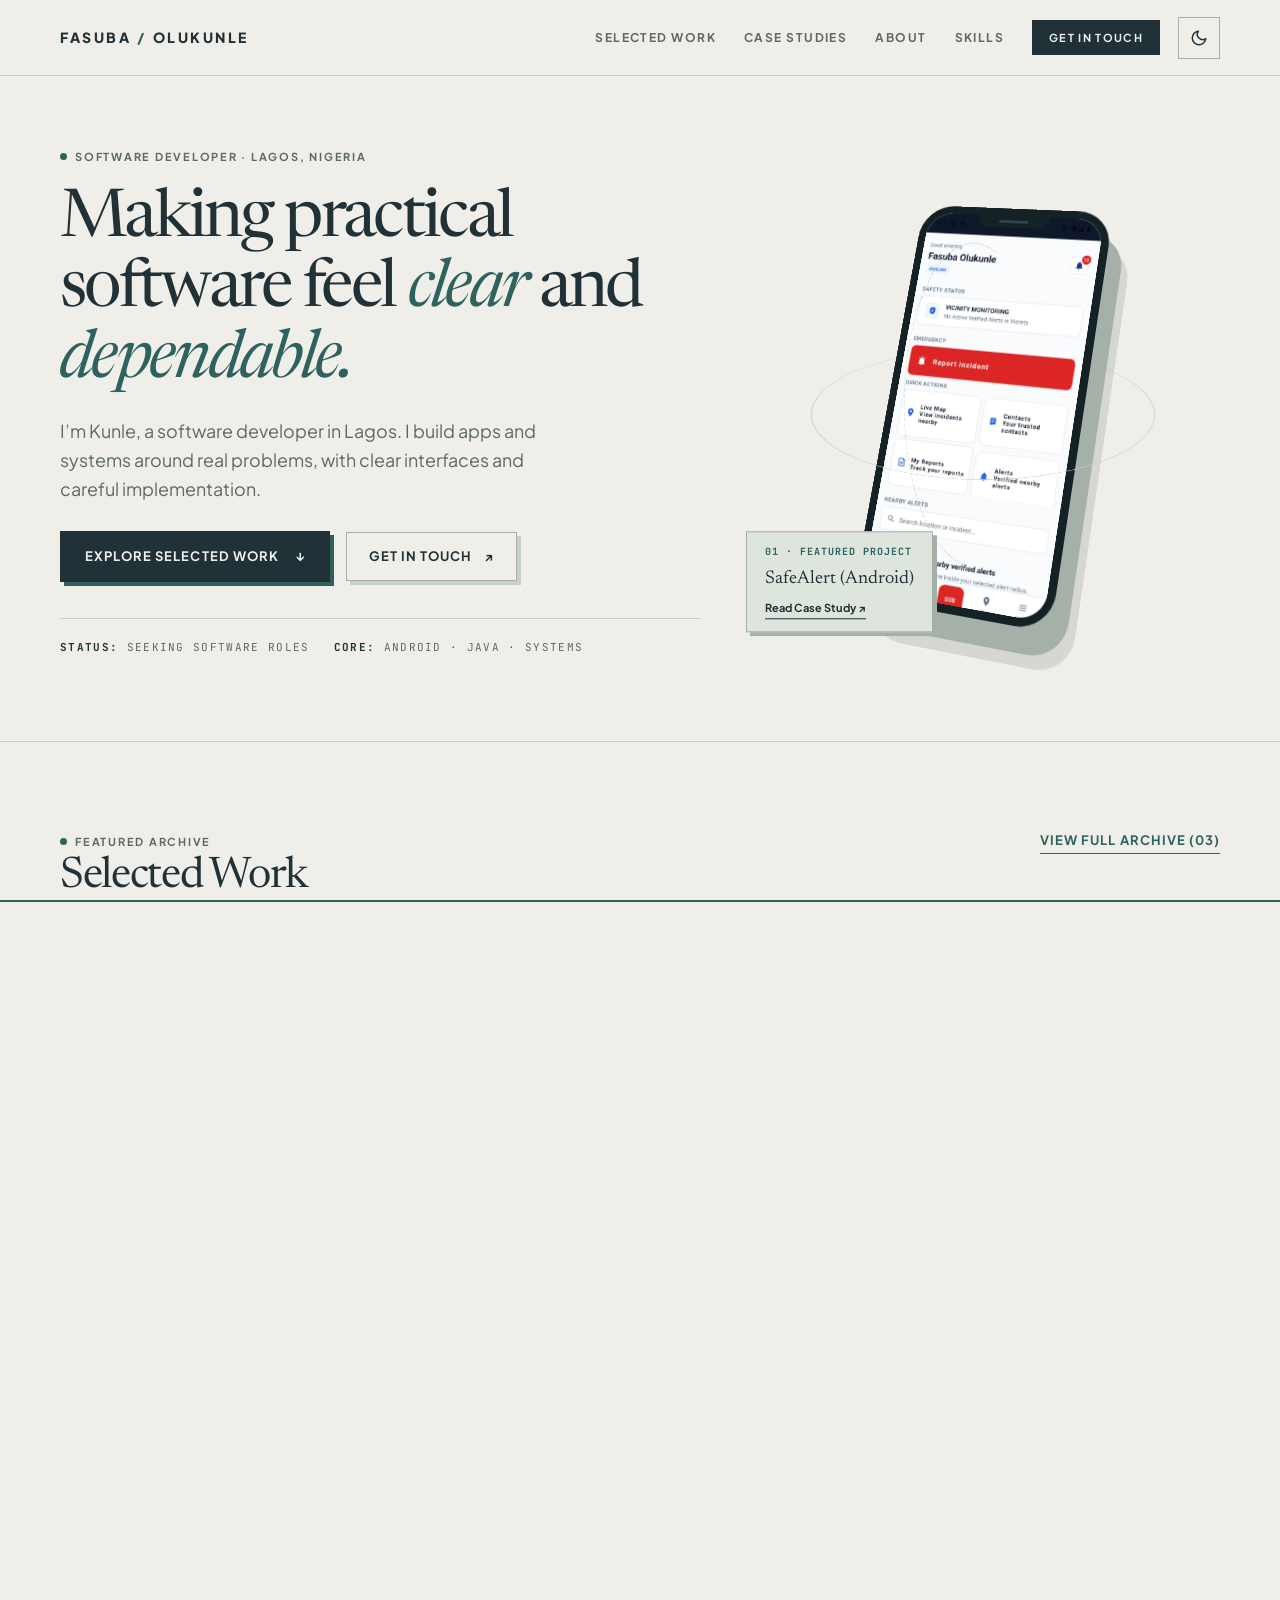
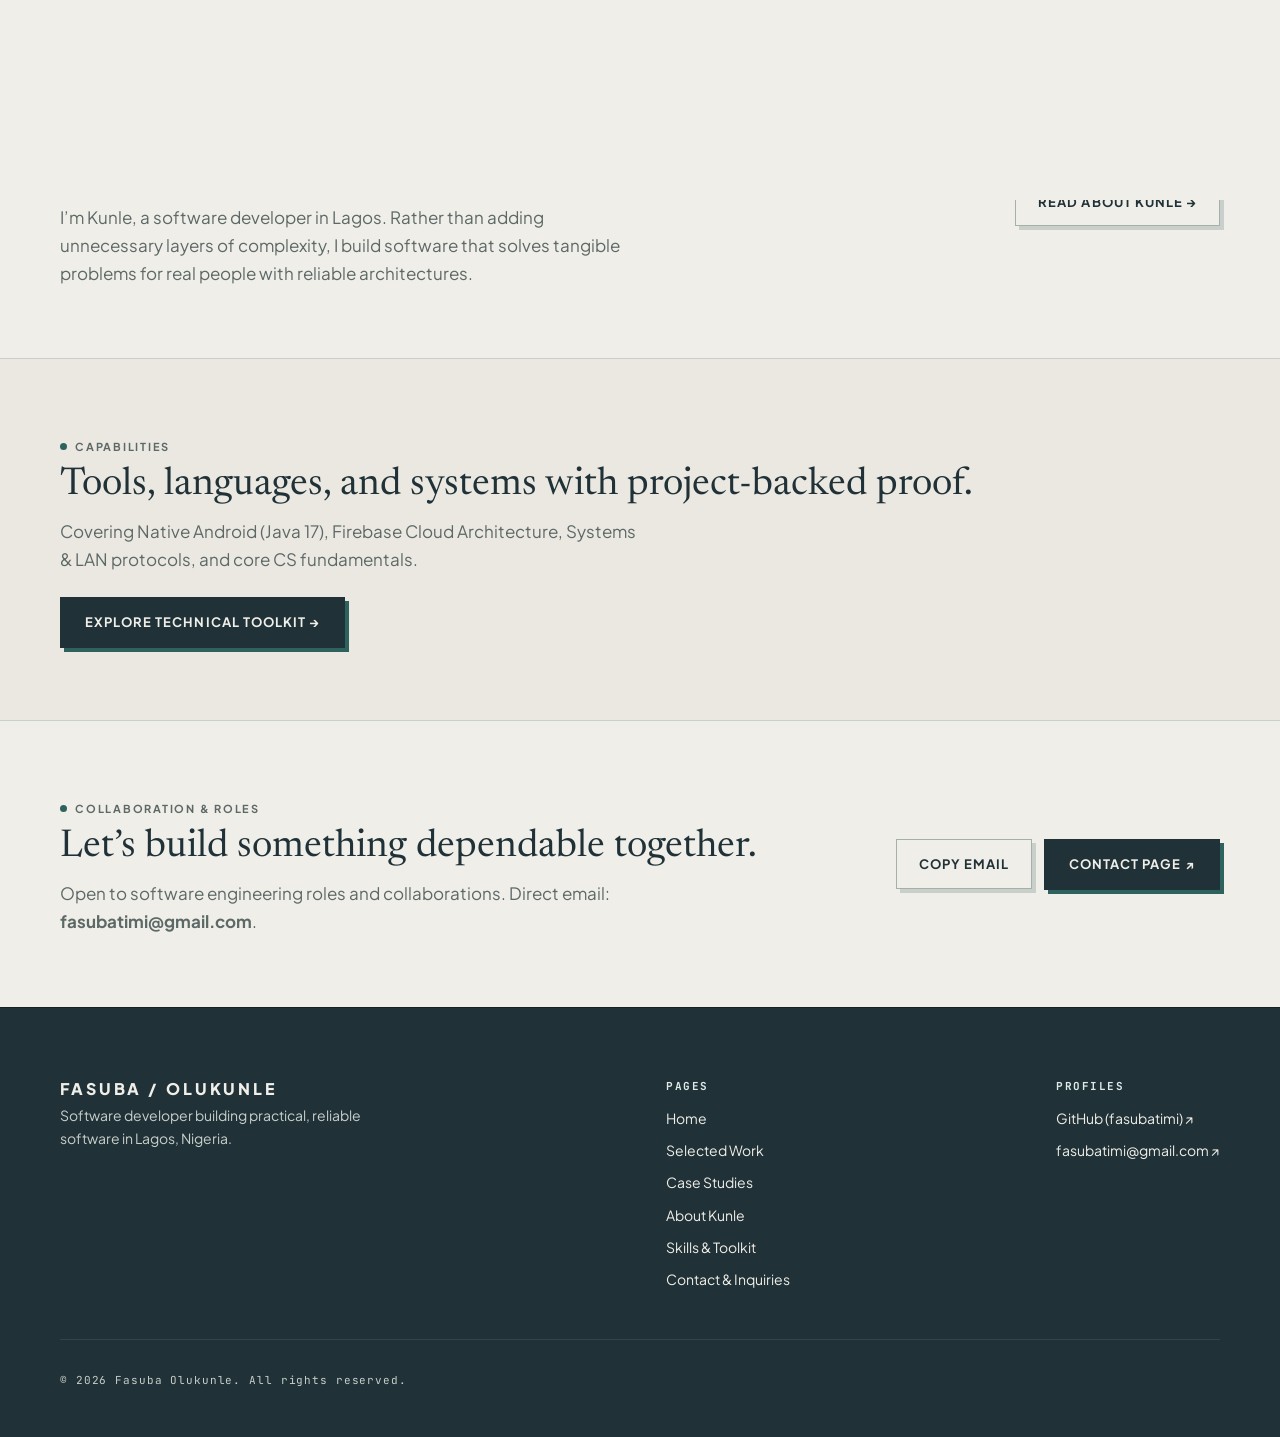
==== commit 8802f5b3: "feat: cinematic layer — title-card intro, scene-cut page transitions, scroll parallax Adds a cinemat" ====
--- a/index.html
+++ b/index.html
@@ -77,7 +77,7 @@
   <!-- Favicon SVG -->
   <link rel="icon" type="image/svg+xml" href="data:image/svg+xml,<svg xmlns='http://www.w3.org/2000/svg' viewBox='0 0 32 32'><rect width='32' height='32' fill='%23203238'/><text x='16' y='21' font-family='serif' font-size='15' font-weight='bold' fill='%23F0EEE8' text-anchor='middle'>FO</text></svg>">
 </head>
-<body>
+<body data-home-intro>
 
   <!-- Accessible Skip Link -->
   <a href="#main-content" class="skip-link">Skip to main content</a>
--- a/css/style.css
+++ b/css/style.css
@@ -3355,3 +3355,204 @@
 .error-links { margin-top: 32px; padding-top: 20px; border-top: 1px solid var(--color-line-dark); display: flex; flex-wrap: wrap; gap: 8px 24px; }
 .error-links a { font-family: var(--font-mono); font-size: 0.8rem; color: var(--color-secondary); border-bottom: 1px solid var(--color-line-dark); }
 .error-links a:hover { color: var(--color-accent); border-color: var(--color-accent); }
+
+/* ==========================================================================
+   19. CINEMATIC LAYER (gradient-free · token-driven · reduced-motion-safe)
+   Scroll-progress bar · staged intro reveal · kinetic marquee · magnetic CTA
+   ========================================================================== */
+
+/* --- 19a. Global scroll-progress bar (injected into <body> by main.js) --- */
+.scroll-progress {
+  position: fixed;
+  top: 0;
+  left: 0;
+  right: 0;
+  height: 3px;
+  z-index: 10000;              /* rides above the sticky header */
+  background-color: transparent;
+  pointer-events: none;
+}
+.scroll-progress__bar {
+  height: 100%;
+  width: 0;
+  background-color: var(--color-accent);
+  transition: width 0.08s linear;
+}
+
+/* --- 19b. Staged intro reveal (CSS-only; plays once on load) --- */
+/* Safe default: fully visible if the animation never runs (no-JS / reduced-motion). */
+[data-cinematic-intro] > * { opacity: 1; }
+
+@media (prefers-reduced-motion: no-preference) {
+  @keyframes introRise {
+    from { opacity: 0; transform: translateY(20px); }
+    to   { opacity: 1; transform: translateY(0); }
+  }
+  @keyframes introHeadline {
+    from { opacity: 0; transform: translateY(26px); clip-path: inset(0 0 100% 0); }
+    to   { opacity: 1; transform: translateY(0);    clip-path: inset(0 0 0 0); }
+  }
+  [data-cinematic-intro] > * {
+    opacity: 0;
+    animation: introRise 0.7s cubic-bezier(0.16, 1, 0.3, 1) both;
+    animation-delay: calc(0.1s + var(--intro-i, 0) * 0.09s);
+    will-change: opacity, transform;
+  }
+  /* Signature clip-mask rise for the lead headline of the intro block */
+  [data-cinematic-intro] .hero-headline,
+  [data-cinematic-intro] [data-intro-headline] {
+    animation-name: introHeadline;
+    animation-duration: 0.95s;
+  }
+}
+/* --- 19c. Kinetic editorial marquee (auto-scroll; pauses on hover) --- */
+.marquee {
+  border-top: 1px solid var(--color-line-dark);
+  border-bottom: 1px solid var(--color-line-dark);
+  background-color: var(--color-paper-light);
+  overflow: hidden;
+  padding: 15px 0;
+}
+.marquee__track {
+  display: flex;
+  width: max-content;
+  animation: marqueeScroll 40s linear infinite;
+  will-change: transform;
+}
+.marquee:hover .marquee__track,
+.marquee:focus-within .marquee__track { animation-play-state: paused; }
+.marquee__group { display: flex; align-items: center; flex-shrink: 0; }
+.marquee__item {
+  font-family: var(--font-mono);
+  font-weight: 600;
+  font-size: 0.82rem;
+  letter-spacing: 0.14em;
+  text-transform: uppercase;
+  color: var(--color-ink);
+  white-space: nowrap;
+  padding: 0 clamp(18px, 3vw, 38px);
+}
+.marquee__sep { color: var(--color-accent); font-size: 0.62rem; }
+@keyframes marqueeScroll {
+  from { transform: translateX(0); }
+  to   { transform: translateX(-50%); }   /* two identical groups → seamless loop */
+}
+
+/* --- 19d. Magnetic primary CTAs: main.js sets the inline transform; this
+   keeps the spring-back smooth (base .btn-primary already transitions transform). */
+.btn-primary { will-change: transform; }
+
+/* --- 19e. Reduced-motion: freeze the marquee into a centered static wrap --- */
+@media (prefers-reduced-motion: reduce) {
+  .marquee__track {
+    animation: none;
+    flex-wrap: wrap;
+    width: 100%;
+    justify-content: center;
+  }
+  .marquee__group[aria-hidden="true"] { display: none; }
+  .scroll-progress__bar { transition: none; }
+}
+
+/* ==========================================================================
+   20. CINEMATIC SCENES (gradient-free · token-driven · reduced-motion-safe)
+   Opening title sequence · scene-cut page curtain · scroll parallax depth
+   ========================================================================== */
+
+/* --- 20a. Opening title sequence (homepage · first visit · built by main.js) --- */
+.title-seq {
+  position: fixed;
+  inset: 0;
+  z-index: 11000;                          /* above header, progress bar, curtain */
+  background-color: var(--color-paper);    /* solid fill — zero gradients */
+  display: flex;
+  align-items: center;
+  justify-content: center;
+  overflow: hidden;
+  transform: translateY(0);
+  transition: transform 0.85s cubic-bezier(0.76, 0, 0.24, 1);
+}
+.title-seq.is-leaving { transform: translateY(-100%); }   /* curtain lifts to reveal */
+.title-seq__inner {
+  text-align: center;
+  padding: 0 24px;
+  display: flex;
+  flex-direction: column;
+  align-items: center;
+  gap: 14px;
+}
+.title-seq__chapter {
+  font-family: var(--font-mono);
+  font-size: 0.7rem;
+  font-weight: 700;
+  letter-spacing: 0.34em;
+  text-transform: uppercase;
+  color: var(--color-secondary);
+}
+.title-seq__name {
+  font-family: var(--font-serif);
+  font-size: clamp(2.4rem, 8vw, 5.2rem);
+  font-weight: 400;
+  line-height: 1.02;
+  color: var(--color-ink);
+}
+.title-seq__name span { color: var(--color-accent); }
+.title-seq__role {
+  font-family: var(--font-mono);
+  font-size: 0.72rem;
+  font-weight: 600;
+  letter-spacing: 0.22em;
+  text-transform: uppercase;
+  color: var(--color-secondary);
+}
+.title-seq__rule {
+  height: 2px;
+  width: 88px;
+  background-color: var(--color-accent);
+  margin-top: 6px;
+}
+.title-seq__skip {
+  position: absolute;
+  bottom: 26px;
+  left: 0;
+  right: 0;
+  font-family: var(--font-mono);
+  font-size: 0.62rem;
+  letter-spacing: 0.2em;
+  text-transform: uppercase;
+  color: var(--color-secondary);
+  opacity: 0.7;
+}
+@media (prefers-reduced-motion: no-preference) {
+  @keyframes titleRise {
+    from { opacity: 0; transform: translateY(24px); clip-path: inset(0 0 100% 0); }
+    to   { opacity: 1; transform: translateY(0);    clip-path: inset(0 0 0 0); }
+  }
+  @keyframes titleFade { from { opacity: 0; } to { opacity: 1; } }
+  @keyframes ruleWipe  { from { width: 0; } to { width: 88px; } }
+  .title-seq__chapter { opacity: 0; animation: titleFade 0.6s ease 0.15s both; }
+  .title-seq__name    { opacity: 0; animation: titleRise 0.9s cubic-bezier(0.16, 1, 0.3, 1) 0.35s both; }
+  .title-seq__role    { opacity: 0; animation: titleFade 0.7s ease 0.75s both; }
+  .title-seq__rule    { animation: ruleWipe 0.7s cubic-bezier(0.16, 1, 0.3, 1) 0.95s both; }
+  .title-seq__skip    { opacity: 0; animation: titleFade 0.6s ease 1.5s both; }
+}
+/* --- 20b. Scene-cut page curtain (solid panel wipe on internal navigation) --- */
+.page-curtain {
+  position: fixed;
+  inset: 0;
+  z-index: 10600;                          /* above header + progress, below title */
+  background-color: var(--color-paper);    /* solid fill — zero gradients */
+  border-top: 2px solid var(--color-accent);
+  pointer-events: none;
+  transform: translateY(100%);             /* parked below the fold */
+  transition: transform 0.52s cubic-bezier(0.76, 0, 0.24, 1);
+}
+.page-curtain.is-covering { transform: translateY(0); }   /* sweeps up to cover */
+@media (prefers-reduced-motion: reduce) {
+  .page-curtain { transition: none; }      /* main.js also skips covering here */
+}
+
+/* --- 20c. Scroll parallax depth (main.js sets the inline transform per node) --- */
+@media (prefers-reduced-motion: no-preference) {
+  [data-parallax] { will-change: transform; }
+}
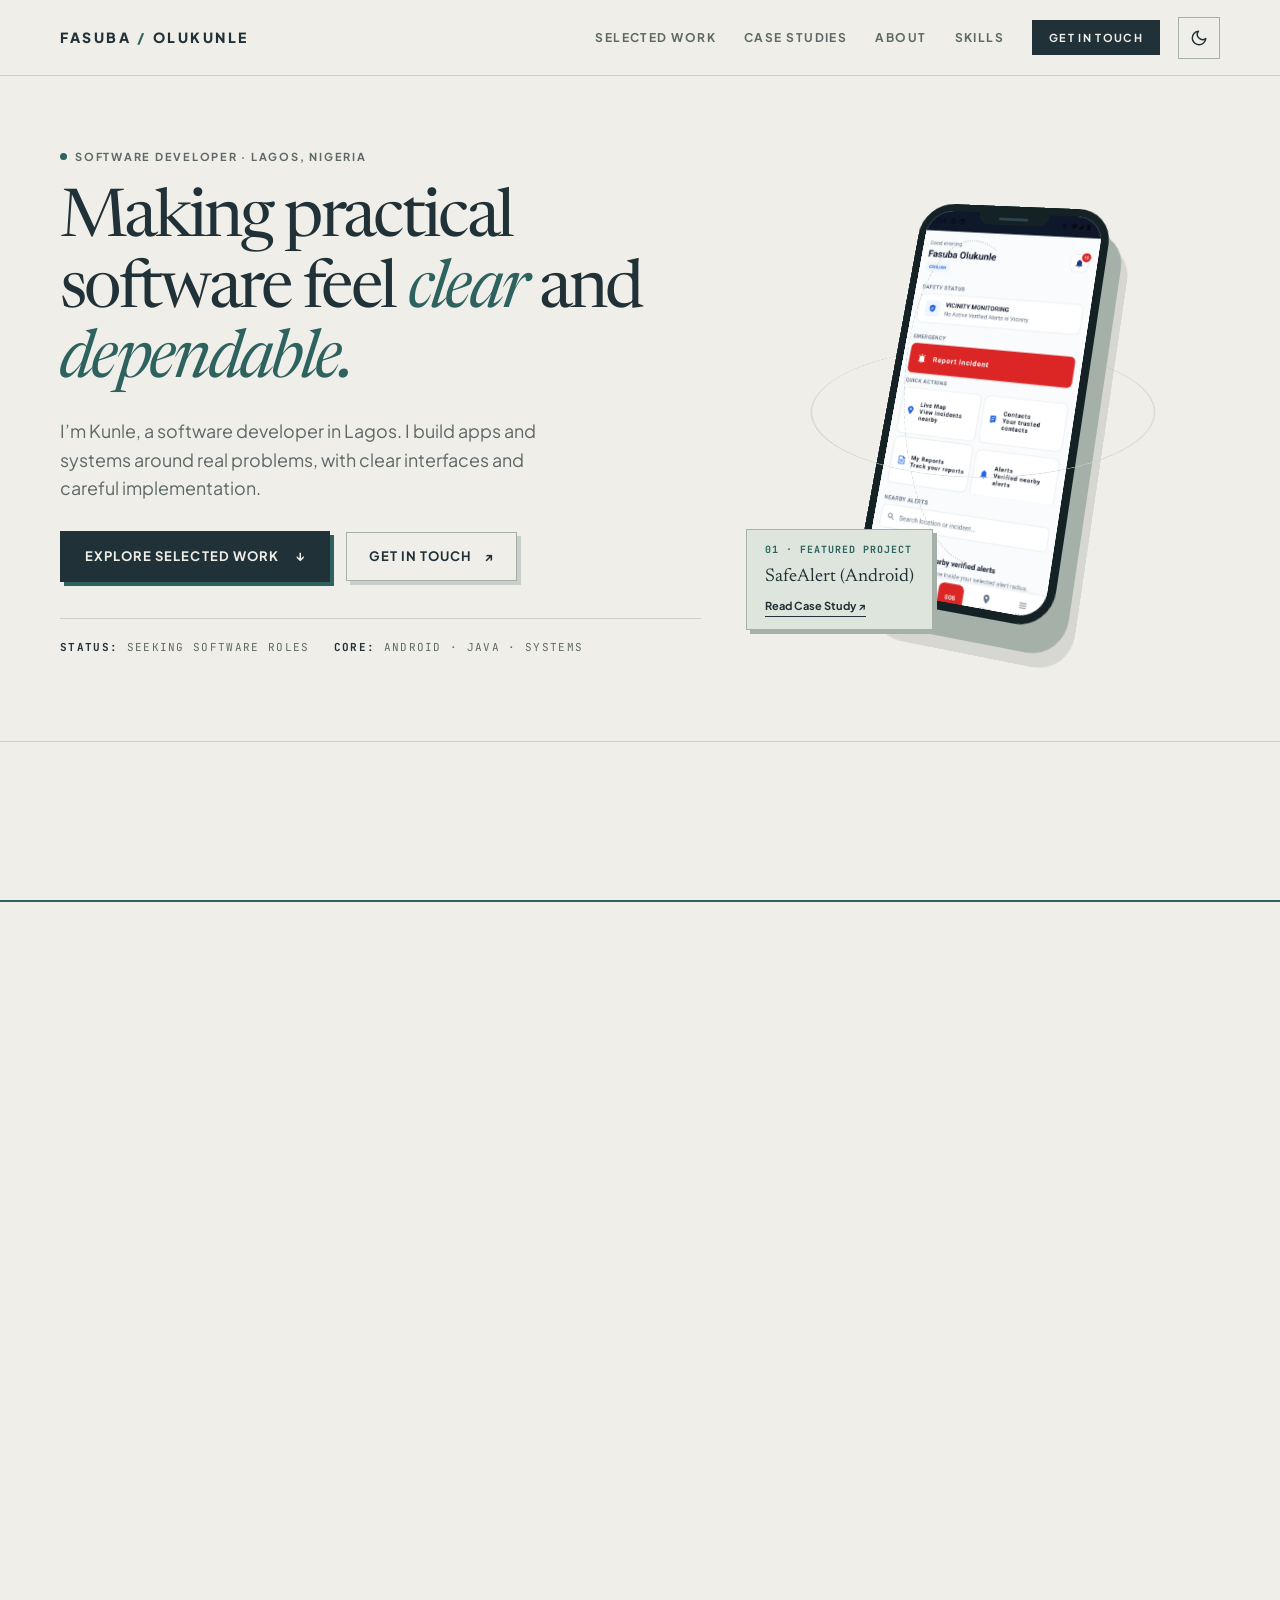
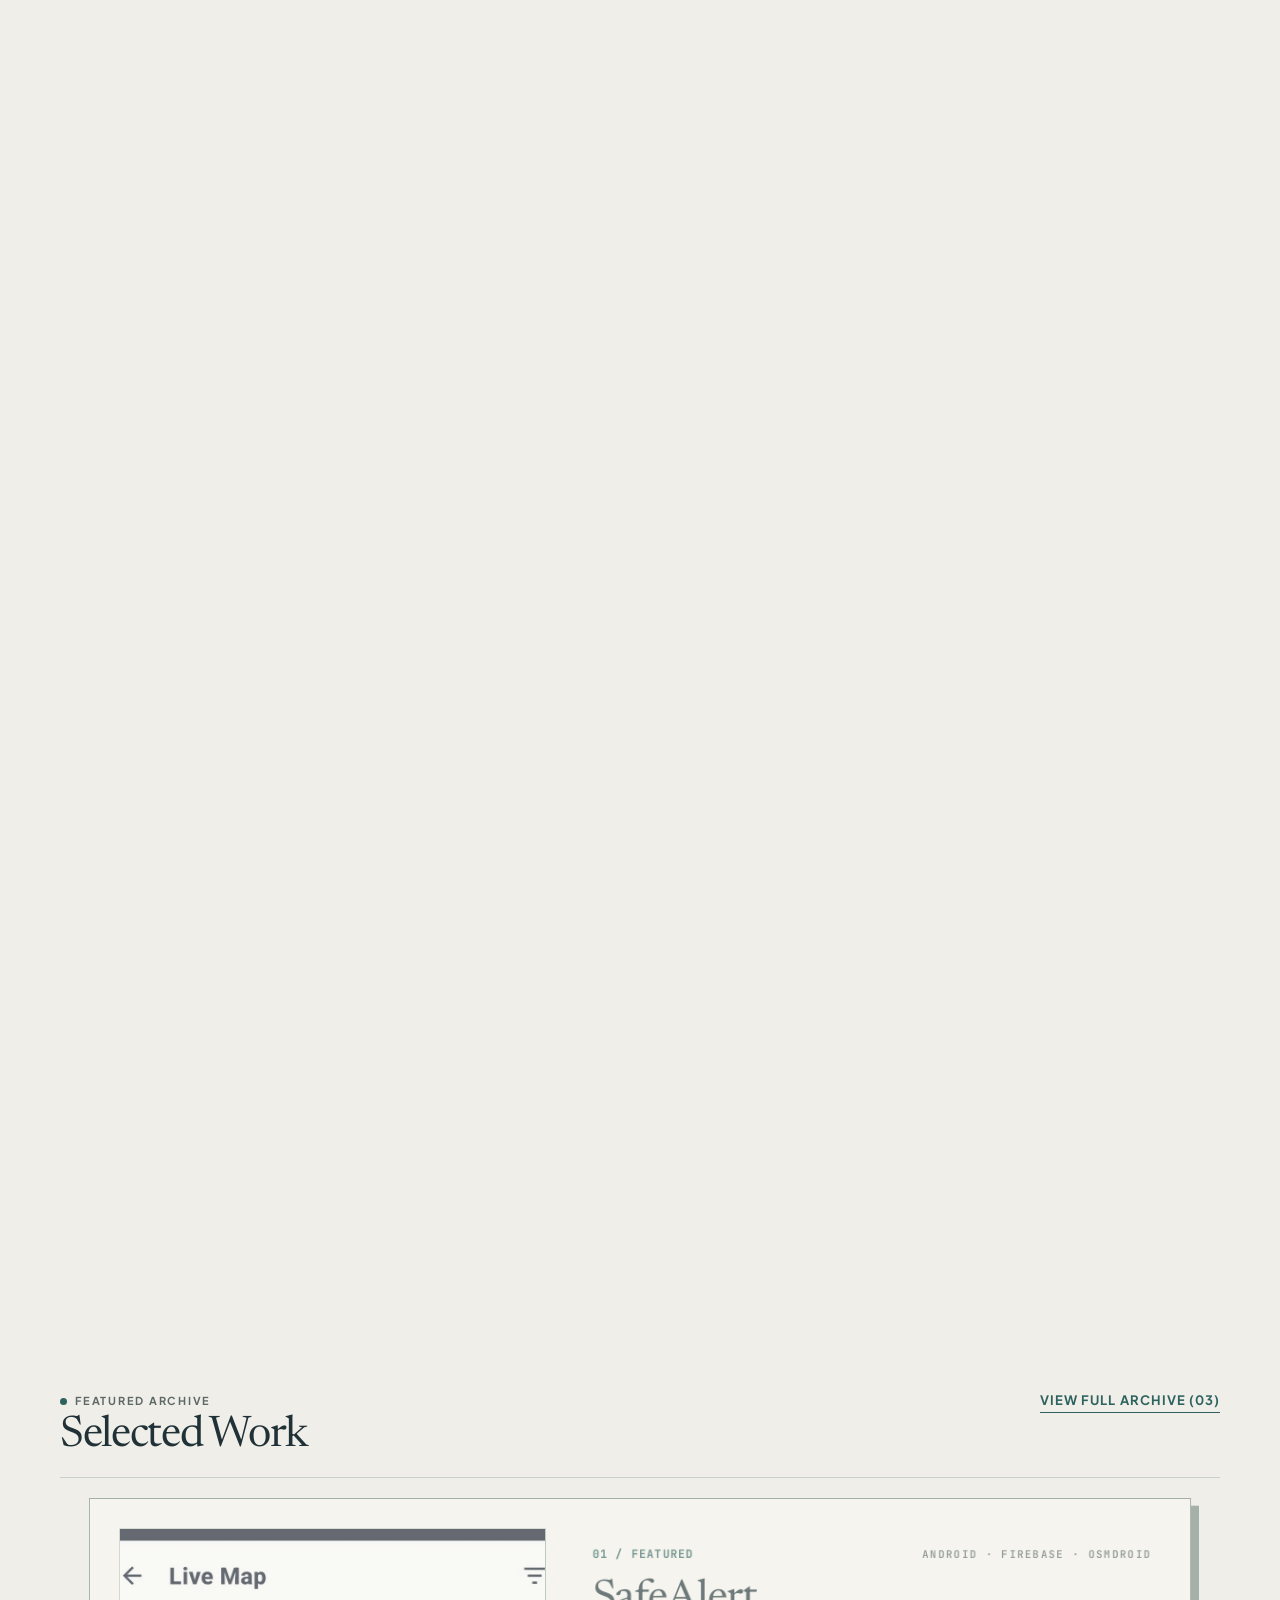
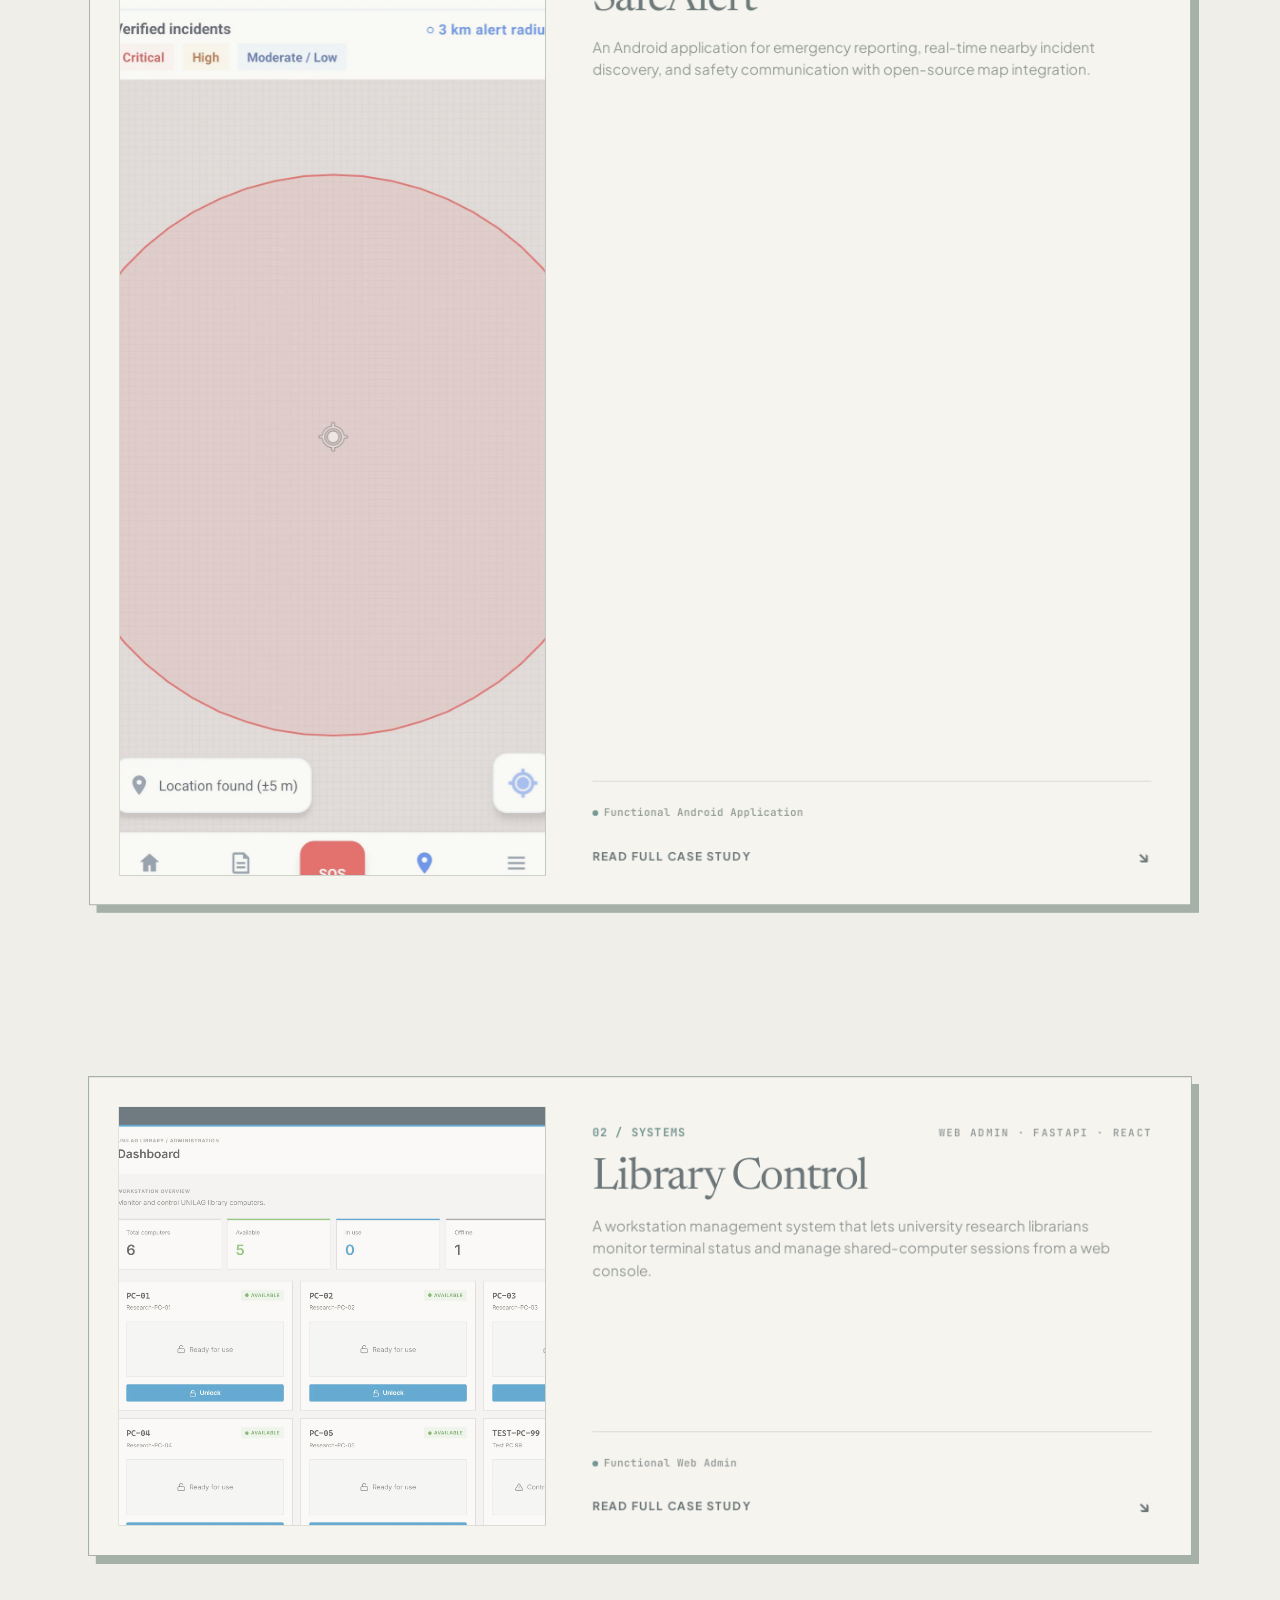
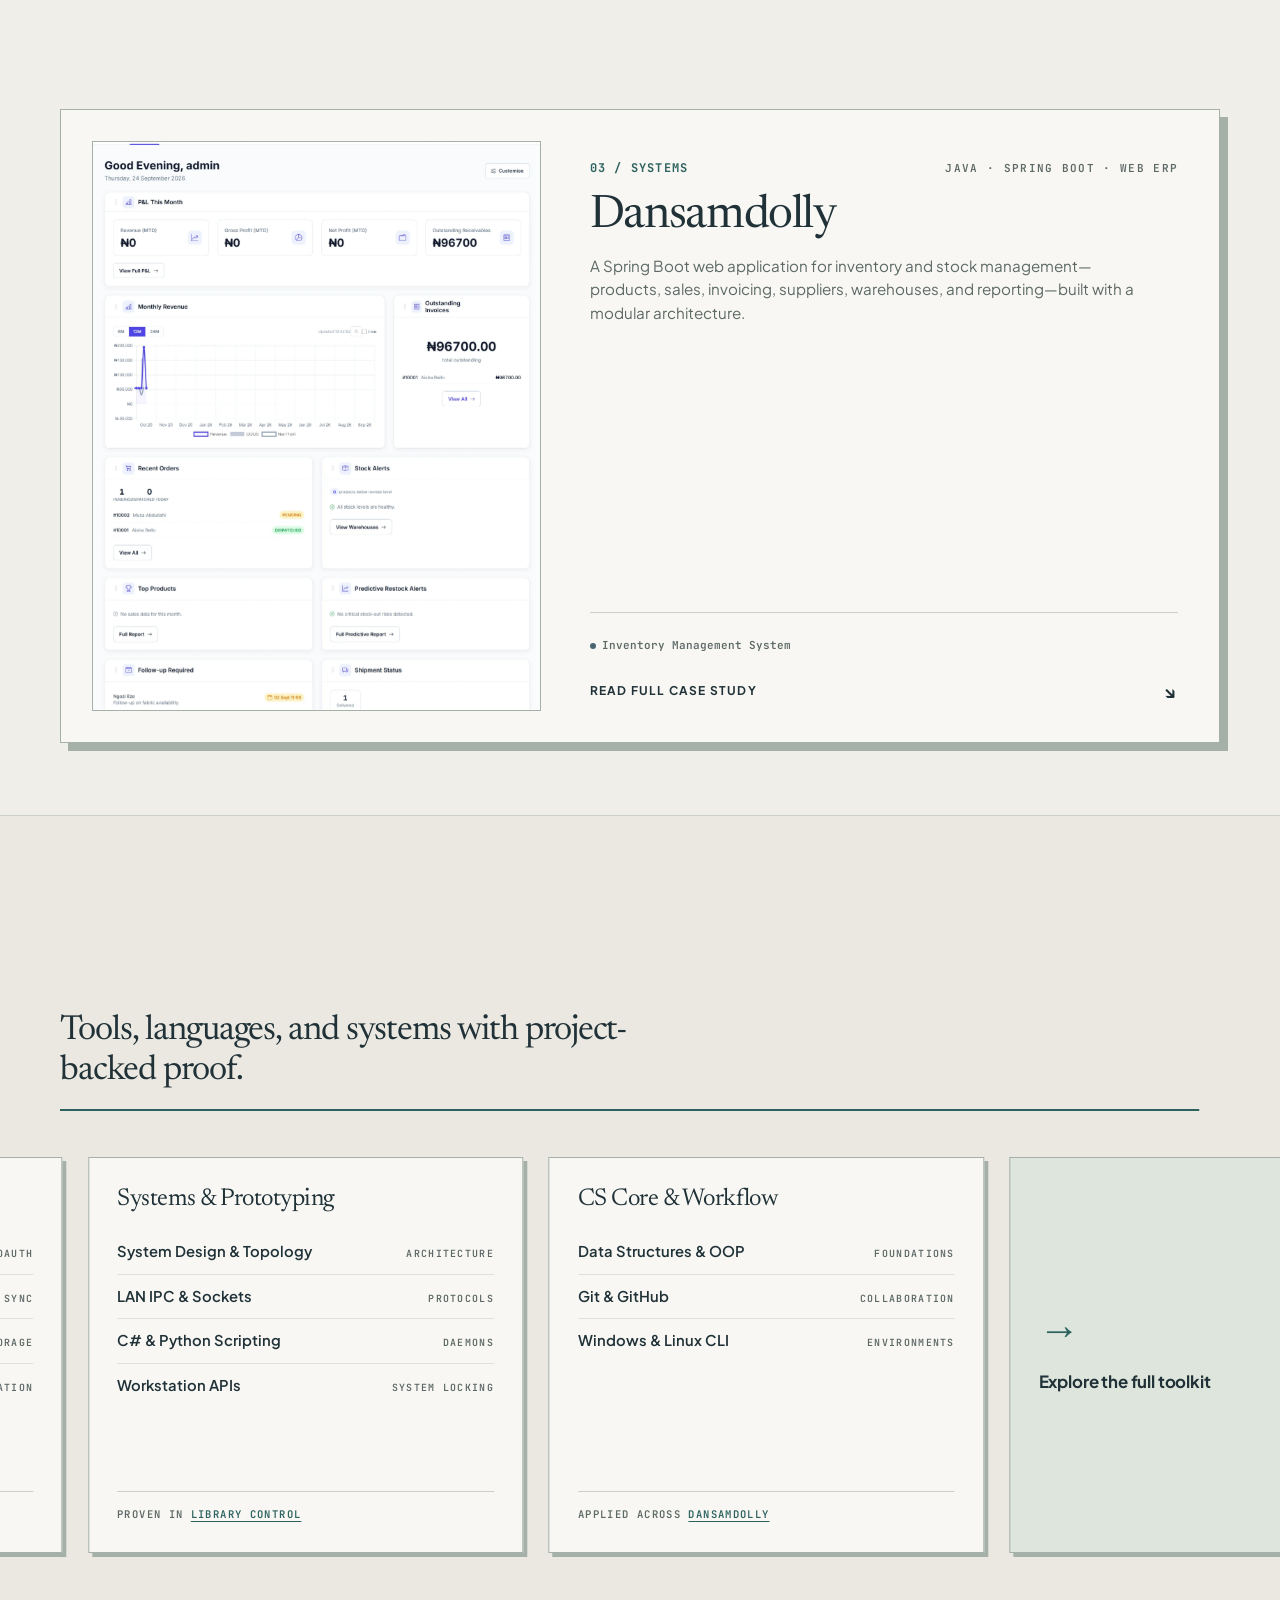
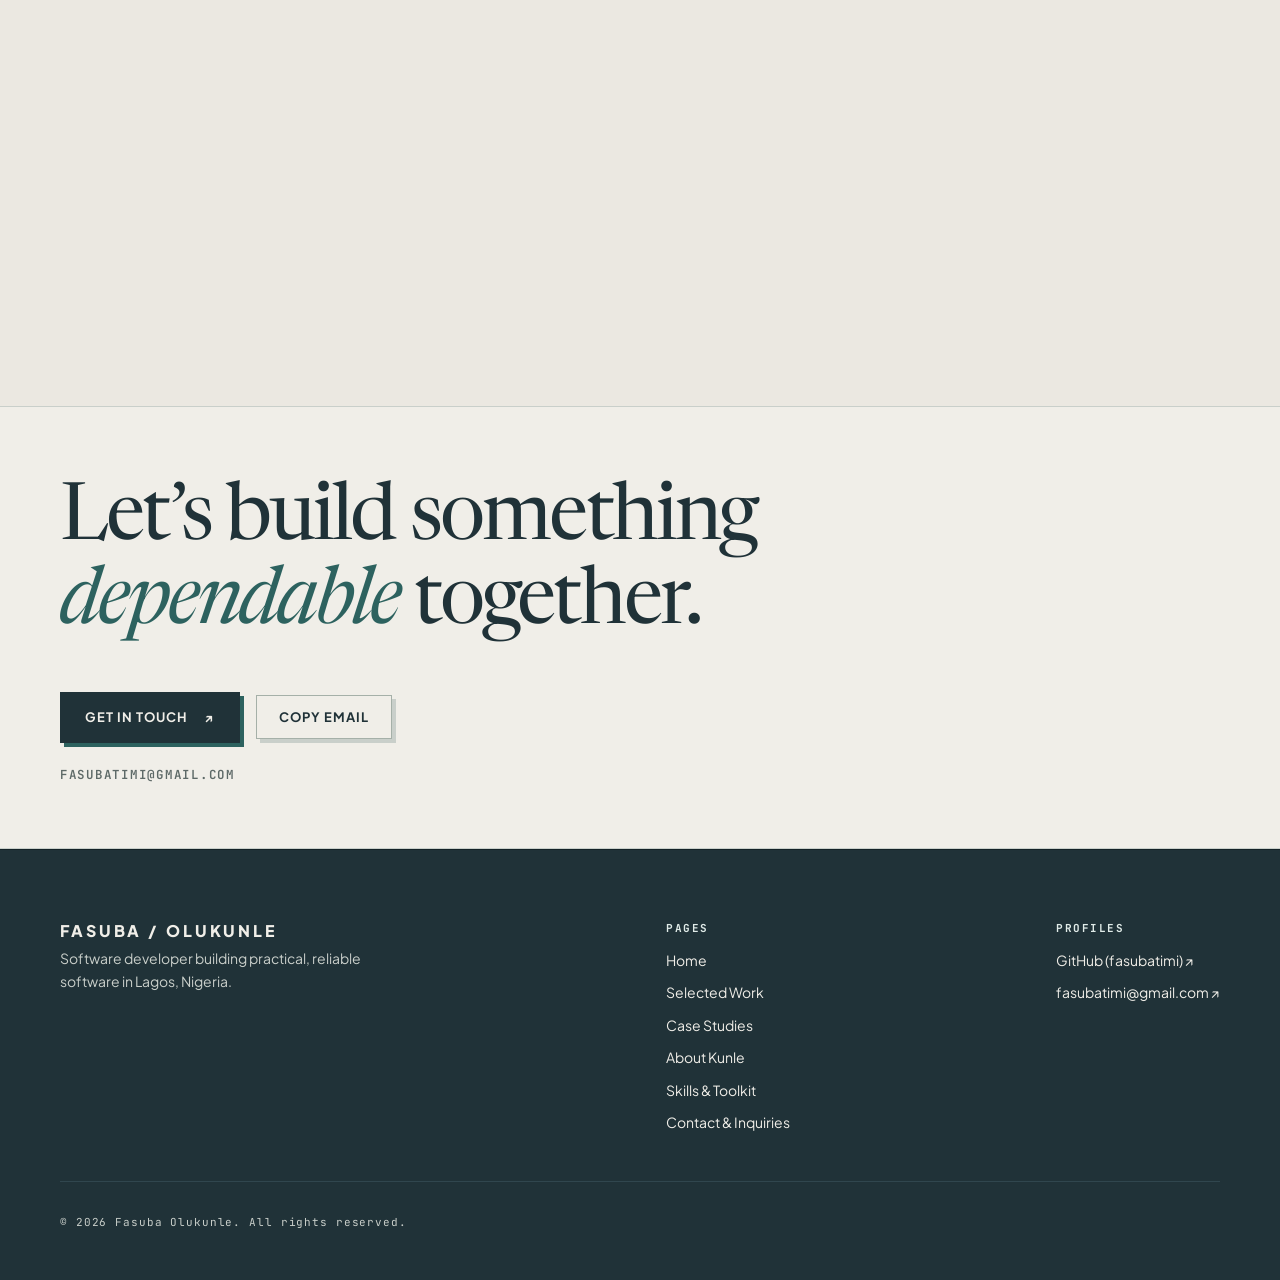
==== commit 12a2bbb8: "feat: scrollytelling homepage — five-act scroll film Adds stylesheet section 22 + main.js engine sec" ====
--- a/index.html
+++ b/index.html
@@ -212,15 +212,29 @@
       </div>
     </section>
 
-    <!-- (Removed the non-functional scroll-controlled 3D showcase; the three projects are now presented once, cleanly, in the Selected Work grid below.) -->
-
     <!-- ========================================================================
-         03. Selected Work Highlights Strip
+         03. Manifesto — scroll-illuminated thesis (pinned scrub scene)
          ======================================================================== -->
-    <section class="selected-work-section" id="selected-work" aria-label="Selected Projects Highlights">
+    <section class="manifesto-section" data-scene="manifesto" aria-label="Philosophy Statement">
+      <div class="manifesto-track">
+        <div class="manifesto-sticky">
+          <p class="manifesto-text" data-illuminate>
+            I build software that solves <em>tangible problems</em> for real people. Clear interfaces that explain themselves. Architectures that hold under pressure. Code a stranger can still read a year from now.
+          </p>
+          <div class="manifesto-foot">
+            <a href="about.html" class="btn-text-link">More about Kunle <span aria-hidden="true">→</span></a>
+          </div>
+        </div>
+      </div>
+    </section>
+
+    <!-- ========================================================================
+         04. Selected Work — sticky editorial deck (pins and stacks on scroll)
+         ======================================================================== -->
+    <section class="work-deck-section" id="selected-work" aria-label="Selected Projects Highlights">
       <div class="container">
 
-        <div class="work-header-strip reveal-on-scroll">
+        <div class="work-header-strip">
           <div>
             <div class="meta-eyebrow">
               <span class="dot-indicator"></span> FEATURED ARCHIVE
@@ -230,148 +244,184 @@
           <a href="work.html" class="btn-text-link">View Full Archive (03)</a>
         </div>
 
-        <!-- 3-Column Editorial Grid -->
-        <div class="work-grid" data-stagger="0.12">
-          
-          <!-- Project 01: SafeAlert -->
-          <article class="work-card reveal-on-scroll">
-            <div class="work-card-top">
+        <div class="work-deck" data-scene="deck">
+
+          <!-- Deck Card 01: SafeAlert -->
+          <article class="deck-card" style="--deck-i:0">
+            <div class="deck-card__media">
               <div class="work-card-thumb">
                 <picture><source srcset="assets/safealert/gallery/04-map.webp" type="image/webp"><img width="1080" height="2400" src="assets/safealert/gallery/04-map.png" alt="SafeAlert live map with a 3 km verified-incident alert radius" loading="lazy" decoding="async"></picture>
               </div>
-              <span class="work-card-number">01 / FEATURED</span>
-              <span class="work-card-category">ANDROID · FIREBASE · OSMDROID</span>
-              <h3 class="work-card-title">SafeAlert</h3>
+            </div>
+            <div class="deck-card__body">
+              <div class="deck-card__head">
+                <span class="work-card-number">01 / FEATURED</span>
+                <span class="work-card-category">ANDROID · FIREBASE · OSMDROID</span>
+              </div>
+              <h3 class="deck-card__title">SafeAlert</h3>
               <p class="work-card-desc">
                 An Android application for emergency reporting, real-time nearby incident discovery, and safety communication with open-source map integration.
               </p>
-            </div>
-
-            <div class="work-card-bottom">
-              <span class="work-card-status">
-                <span class="status-dot"></span> Functional Android Application
-              </span>
-              <a href="case-studies.html#safealert" class="work-card-action">
-                Read full case study <span>↘</span>
-              </a>
-            </div>
+              <div class="deck-card__foot">
+                <span class="work-card-status">
+                  <span class="status-dot"></span> Functional Android Application
+                </span>
+                <a href="case-studies.html#safealert" class="work-card-action">
+                  Read full case study <span>↘</span>
+                </a>
+              </div>
+            </div>
+            <span class="deck-card__dim" aria-hidden="true"></span>
           </article>
 
-          <!-- Project 02: Library Control -->
-          <article class="work-card reveal-on-scroll">
-            <div class="work-card-top">
+          <!-- Deck Card 02: Library Control -->
+          <article class="deck-card" style="--deck-i:1">
+            <div class="deck-card__media">
               <div class="work-card-thumb">
                 <picture><source srcset="assets/library-control/gallery/02-dashboard.webp" type="image/webp"><img width="2880" height="1960" src="assets/library-control/gallery/02-dashboard.png" alt="Library Control web admin dashboard" loading="lazy" decoding="async"></picture>
               </div>
-              <span class="work-card-number">02 / SYSTEMS</span>
-              <span class="work-card-category">WEB ADMIN · FASTAPI · REACT</span>
-              <h3 class="work-card-title">Library Control</h3>
+            </div>
+            <div class="deck-card__body">
+              <div class="deck-card__head">
+                <span class="work-card-number">02 / SYSTEMS</span>
+                <span class="work-card-category">WEB ADMIN · FASTAPI · REACT</span>
+              </div>
+              <h3 class="deck-card__title">Library Control</h3>
               <p class="work-card-desc">
                 A workstation management system that lets university research librarians monitor terminal status and manage shared-computer sessions from a web console.
               </p>
-            </div>
-
-            <div class="work-card-bottom">
-              <span class="work-card-status">
-                <span class="status-dot"></span> Functional Web Admin
-              </span>
-              <a href="case-studies.html#library-control" class="work-card-action">
-                Read full case study <span>↘</span>
-              </a>
-            </div>
+              <div class="deck-card__foot">
+                <span class="work-card-status">
+                  <span class="status-dot"></span> Functional Web Admin
+                </span>
+                <a href="case-studies.html#library-control" class="work-card-action">
+                  Read full case study <span>↘</span>
+                </a>
+              </div>
+            </div>
+            <span class="deck-card__dim" aria-hidden="true"></span>
           </article>
 
-          <!-- Project 03: Dansamdolly -->
-          <article class="work-card reveal-on-scroll">
-            <div class="work-card-top">
+          <!-- Deck Card 03: Dansamdolly -->
+          <article class="deck-card" style="--deck-i:2">
+            <div class="deck-card__media">
               <div class="work-card-thumb">
                 <picture><source srcset="assets/dansamdolly/gallery/02-dashboard.webp" type="image/webp"><img width="2880" height="3658" src="assets/dansamdolly/gallery/02-dashboard.png" alt="Dansamdolly inventory management dashboard" loading="lazy" decoding="async"></picture>
               </div>
-              <span class="work-card-number">03 / SYSTEMS</span>
-              <span class="work-card-category">JAVA · SPRING BOOT · WEB ERP</span>
-              <h3 class="work-card-title">Dansamdolly</h3>
+            </div>
+            <div class="deck-card__body">
+              <div class="deck-card__head">
+                <span class="work-card-number">03 / SYSTEMS</span>
+                <span class="work-card-category">JAVA · SPRING BOOT · WEB ERP</span>
+              </div>
+              <h3 class="deck-card__title">Dansamdolly</h3>
               <p class="work-card-desc">
                 A Spring Boot web application for inventory and stock management—products, sales, invoicing, suppliers, warehouses, and reporting—built with a modular architecture.
               </p>
-            </div>
-
-            <div class="work-card-bottom">
-              <span class="work-card-status">
-                <span class="status-dot academic"></span> Inventory Management System
-              </span>
-              <a href="case-studies.html#dansamdolly" class="work-card-action">
-                Read full case study <span>↘</span>
+              <div class="deck-card__foot">
+                <span class="work-card-status">
+                  <span class="status-dot academic"></span> Inventory Management System
+                </span>
+                <a href="case-studies.html#dansamdolly" class="work-card-action">
+                  Read full case study <span>↘</span>
+                </a>
+              </div>
+            </div>
+            <span class="deck-card__dim" aria-hidden="true"></span>
+          </article>
+
+        </div>
+
+      </div>
+    </section>
+
+    <!-- ========================================================================
+         05. Capabilities — pinned horizontal pan scene
+         ======================================================================== -->
+    <section class="cap-section" data-scene="cap" aria-label="Capabilities and Technical Toolkit">
+      <div class="cap-runway">
+        <div class="cap-sticky">
+          <div class="container">
+            <div class="cap-head">
+              <h2>Tools, languages, and systems with project-backed proof.</h2>
+              <span class="cap-rule" aria-hidden="true"></span>
+            </div>
+          </div>
+          <div class="container cap-viewport">
+            <div class="cap-track">
+
+              <article class="cap-panel">
+                <h3>Native Android</h3>
+                <ul class="cap-list">
+                  <li><b>Java 17</b><span>Core language</span></li>
+                  <li><b>Android SDK &amp; Lifecycle</b><span>Architecture</span></li>
+                  <li><b>OSMDroid &amp; Geolocation</b><span>Mapping</span></li>
+                  <li><b>Location Services API</b><span>GPS &amp; sensors</span></li>
+                </ul>
+                <p class="cap-proof">Proven in <a href="case-studies.html#safealert">SafeAlert</a></p>
+              </article>
+
+              <article class="cap-panel">
+                <h3>Cloud &amp; Backend</h3>
+                <ul class="cap-list">
+                  <li><b>Firebase Authentication</b><span>Identity &amp; OAuth</span></li>
+                  <li><b>Realtime Database</b><span>Live sync</span></li>
+                  <li><b>Cloud Storage</b><span>Asset storage</span></li>
+                  <li><b>RESTful APIs &amp; JSON</b><span>Integration</span></li>
+                </ul>
+                <p class="cap-proof">Proven in <a href="case-studies.html#safealert">SafeAlert backend</a></p>
+              </article>
+
+              <article class="cap-panel">
+                <h3>Systems &amp; Prototyping</h3>
+                <ul class="cap-list">
+                  <li><b>System Design &amp; Topology</b><span>Architecture</span></li>
+                  <li><b>LAN IPC &amp; Sockets</b><span>Protocols</span></li>
+                  <li><b>C# &amp; Python Scripting</b><span>Daemons</span></li>
+                  <li><b>Workstation APIs</b><span>System locking</span></li>
+                </ul>
+                <p class="cap-proof">Proven in <a href="case-studies.html#library-control">Library Control</a></p>
+              </article>
+
+              <article class="cap-panel">
+                <h3>CS Core &amp; Workflow</h3>
+                <ul class="cap-list">
+                  <li><b>Data Structures &amp; OOP</b><span>Foundations</span></li>
+                  <li><b>Git &amp; GitHub</b><span>Collaboration</span></li>
+                  <li><b>Windows &amp; Linux CLI</b><span>Environments</span></li>
+                </ul>
+                <p class="cap-proof">Applied across <a href="case-studies.html#dansamdolly">Dansamdolly</a></p>
+              </article>
+
+              <a class="cap-panel cap-panel--cta" href="skills.html">
+                <span class="cap-cta-arrow" aria-hidden="true">→</span>
+                <span class="cap-cta-label">Explore the full toolkit</span>
               </a>
-            </div>
-          </article>
-
-        </div>
-
+
+            </div>
+          </div>
+        </div>
       </div>
     </section>
 
     <!-- ========================================================================
-         04. About Kunle Teaser
+         06. Contact Finale — masked-line scroll reveal
          ======================================================================== -->
-    <section class="home-section-teaser" aria-label="About Kunle Teaser">
+    <section class="finale-section" data-scene="finale" aria-label="Contact and Collaboration">
       <div class="container">
-        <div class="teaser-grid reveal-on-scroll">
-          <div>
-            <span class="meta-eyebrow"><span class="dot-indicator"></span> BACKGROUND &amp; PHILOSOPHY</span>
-            <h2 style="font-size: clamp(1.8rem, 3vw, 2.5rem); margin-top: 6px;">Software grounded in real utility and careful craft.</h2>
-            <p style="max-width: 580px; margin-top: 10px;">
-              I’m Kunle, a software developer in Lagos. Rather than adding unnecessary layers of complexity, I build software that solves tangible problems for real people with reliable architectures.
-            </p>
-          </div>
-          <a href="about.html" class="btn-secondary">
-            Read About Kunle →
+        <h2 class="finale-title">
+          <span class="finale-line">Let’s build something</span>
+          <span class="finale-line"><em>dependable</em> together.</span>
+        </h2>
+        <div class="finale-actions">
+          <a href="contact.html" class="btn-primary">
+            Get in touch <span>↗</span>
           </a>
-        </div>
-      </div>
-    </section>
-
-    <!-- ========================================================================
-         05. Technical Toolkit Teaser
-         ======================================================================== -->
-    <section class="home-section-teaser" style="background-color: var(--color-paper-warm);" aria-label="Skills Teaser">
-      <div class="container">
-        <div class="teaser-grid reveal-on-scroll">
-          <div>
-            <span class="meta-eyebrow"><span class="dot-indicator"></span> CAPABILITIES</span>
-            <h2 style="font-size: clamp(1.8rem, 3vw, 2.5rem); margin-top: 6px;">Tools, languages, and systems with project-backed proof.</h2>
-            <p style="max-width: 580px; margin-top: 10px;">
-              Covering Native Android (Java 17), Firebase Cloud Architecture, Systems &amp; LAN protocols, and core CS fundamentals.
-            </p>
-          </div>
-          <a href="skills.html" class="btn-primary">
-            Explore Technical Toolkit →
-          </a>
-        </div>
-      </div>
-    </section>
-
-    <!-- ========================================================================
-         06. Contact Banner Teaser
-         ======================================================================== -->
-    <section class="home-section-teaser" aria-label="Contact Teaser">
-      <div class="container">
-        <div class="teaser-grid reveal-on-scroll">
-          <div>
-            <span class="meta-eyebrow"><span class="dot-indicator"></span> COLLABORATION &amp; ROLES</span>
-            <h2 style="font-size: clamp(1.8rem, 3vw, 2.5rem); margin-top: 6px;">Let’s build something dependable together.</h2>
-            <p style="max-width: 580px; margin-top: 10px;">
-              Open to software engineering roles and collaborations. Direct email: <strong>fasubatimi@gmail.com</strong>.
-            </p>
-          </div>
-          <div style="display: flex; gap: 12px; flex-wrap: wrap;">
-            <button type="button" class="btn-secondary" data-copy-email>
-              Copy Email
-            </button>
-            <a href="contact.html" class="btn-primary">
-              Contact Page ↗
-            </a>
-          </div>
-        </div>
+          <button type="button" class="btn-secondary" data-copy-email>
+            Copy Email
+          </button>
+        </div>
+        <p class="finale-mail">fasubatimi@gmail.com</p>
       </div>
     </section>
 
--- a/css/style.css
+++ b/css/style.css
@@ -79,6 +79,21 @@
   --shadow-flat-sm: 4px 4px 0 var(--color-line-dark);
   --shadow-flat-md: 8px 8px 0 var(--color-line-dark);
   --shadow-flat-lg: 14px 14px 0 var(--color-ink);
+
+  /* Motion Identity — Premium editorial personality (0% overshoot)
+     Signature easing: --ease-out-editorial carries entrances & reveals;
+     --ease-smooth carries on-screen moves (hover/press/state changes);
+     --ease-accelerate carries exits (gentle start, fast departure);
+     --ease-curtain is reserved for scene cuts (curtain, title sequence).
+     Duration palette: quick = hover/press feedback, standard = cards,
+     panels & icons, slow = reveals, modals & page moves. */
+  --ease-out-editorial: cubic-bezier(0.16, 1, 0.3, 1);
+  --ease-smooth: cubic-bezier(0.4, 0, 0.2, 1);
+  --ease-accelerate: cubic-bezier(0.3, 0, 1, 1);
+  --ease-curtain: cubic-bezier(0.76, 0, 0.24, 1);
+  --dur-quick: 140ms;
+  --dur-standard: 300ms;
+  --dur-slow: 560ms;
 }
 
 /* --------------------------------------------------------------------------
@@ -120,7 +135,7 @@
   font-size: 13px;
   font-weight: 700;
   text-decoration: none;
-  transition: top 0.2s ease;
+  transition: top 0.2s var(--ease-smooth);
   border: 2px solid var(--color-accent);
 }
 
@@ -182,7 +197,7 @@
 a {
   color: inherit;
   text-decoration: none;
-  transition: color 0.15s ease, border-color 0.15s ease;
+  transition: color 0.15s var(--ease-smooth), border-color 0.15s var(--ease-smooth);
 }
 
 button {
@@ -257,7 +272,7 @@
   text-transform: uppercase;
   border: 1px solid var(--color-ink);
   box-shadow: 4px 4px 0 var(--color-accent);
-  transition: transform 0.15s ease, box-shadow 0.15s ease, background-color 0.15s ease;
+  transition: transform 0.15s var(--ease-smooth), box-shadow 0.15s var(--ease-smooth), background-color 0.15s var(--ease-smooth);
 }
 
 .btn-primary:hover {
@@ -286,7 +301,7 @@
   text-transform: uppercase;
   border: 1px solid var(--color-line-dark);
   box-shadow: 4px 4px 0 var(--color-line);
-  transition: transform 0.15s ease, box-shadow 0.15s ease, border-color 0.15s ease, background-color 0.15s ease;
+  transition: transform 0.15s var(--ease-smooth), box-shadow 0.15s var(--ease-smooth), border-color 0.15s var(--ease-smooth), background-color 0.15s var(--ease-smooth);
 }
 
 .btn-secondary:hover {
@@ -313,7 +328,7 @@
   color: var(--color-accent);
   border-bottom: 1px solid var(--color-accent);
   padding-bottom: 2px;
-  transition: color 0.15s ease, border-color 0.15s ease;
+  transition: color 0.15s var(--ease-smooth), border-color 0.15s var(--ease-smooth);
 }
 
 .btn-text-link:hover {
@@ -332,7 +347,7 @@
   background-color: var(--color-paper);
   border-bottom: 1px solid var(--color-line);
   z-index: 1000;
-  transition: background-color 0.2s ease;
+  transition: background-color 0.2s var(--ease-smooth);
 }
 
 .site-header .container {
@@ -371,7 +386,7 @@
   color: var(--color-secondary);
   position: relative;
   padding: 6px 0;
-  transition: color 0.15s ease;
+  transition: color 0.15s var(--ease-smooth);
 }
 
 .nav-link:hover {
@@ -414,7 +429,7 @@
   letter-spacing: 0.12em;
   text-transform: uppercase;
   border: 1px solid var(--color-ink);
-  transition: background-color 0.15s ease, transform 0.15s ease;
+  transition: background-color 0.15s var(--ease-smooth), transform 0.15s var(--ease-smooth);
 }
 
 .nav-cta:hover, .nav-cta.active {
@@ -442,7 +457,7 @@
   width: 20px;
   height: 2px;
   background-color: var(--color-ink);
-  transition: transform 0.2s ease, opacity 0.2s ease;
+  transition: transform 0.2s var(--ease-smooth), opacity 0.2s var(--ease-smooth);
 }
 
 .mobile-nav-toggle[aria-expanded="true"] span:nth-child(1) {
@@ -457,9 +472,14 @@
   transform: translateY(-7px) rotate(-45deg);
 }
 
-/* Mobile Drawer */
+/* Mobile Drawer — visibility/opacity/transform choreography replaces the old
+   hard display cut, so the drawer can settle in AND accelerate back out.
+   Transitions live in the no-preference block at the end of the stylesheet. */
 .mobile-drawer {
-  display: none;
+  display: flex;
+  visibility: hidden;
+  opacity: 0;
+  transform: translateY(-10px);
   position: fixed;
   top: var(--header-height);
   left: 0;
@@ -474,7 +494,9 @@
 }
 
 .mobile-drawer.is-open {
-  display: flex;
+  visibility: visible;
+  opacity: 1;
+  transform: none;
 }
 
 .mobile-nav-links {
@@ -562,7 +584,7 @@
   font-weight: 700;
   letter-spacing: 0.08em;
   color: var(--color-ink);
-  transition: background-color 0.15s ease, border-color 0.15s ease, color 0.15s ease;
+  transition: background-color 0.15s var(--ease-smooth), border-color 0.15s var(--ease-smooth), color 0.15s var(--ease-smooth);
 }
 
 .jump-pill:hover {
@@ -595,6 +617,7 @@
   gap: 20px;
   position: relative;
   z-index: 2;
+  min-width: 0;                  /* grid item may shrink to its track; children wrap */
 }
 
 .hero-headline {
@@ -944,7 +967,7 @@
   max-width: 260px;
   display: block;
   text-decoration: none;
-  transition: background-color 0.15s ease, border-color 0.15s ease, transform 0.15s ease;
+  transition: background-color 0.15s var(--ease-smooth), border-color 0.15s var(--ease-smooth), transform 0.15s var(--ease-smooth);
 }
 
 .stage-floating-badge:hover {
@@ -1031,7 +1054,7 @@
   background-color: var(--color-paper);
   border-right: 1px solid var(--color-line);
   position: relative;
-  transition: background-color 0.2s ease, transform 0.2s ease;
+  transition: background-color 0.2s var(--ease-smooth), transform 0.2s var(--ease-smooth);
 }
 
 .work-card:last-child {
@@ -1147,7 +1170,7 @@
 
 .work-card-action span {
   font-size: 1.125rem;
-  transition: transform 0.15s ease;
+  transition: transform 0.15s var(--ease-smooth);
 }
 
 .work-card:hover .work-card-action span {
@@ -1614,7 +1637,7 @@
   flex-direction: column;
   justify-content: space-between;
   gap: 16px;
-  transition: transform 0.2s ease, box-shadow 0.2s ease;
+  transition: transform 0.2s var(--ease-smooth), box-shadow 0.2s var(--ease-smooth);
 }
 
 .skill-category-card:hover {
@@ -1725,7 +1748,7 @@
   display: flex;
   justify-content: space-between;
   align-items: center;
-  transition: border-color 0.15s ease, background-color 0.15s ease;
+  transition: border-color 0.15s var(--ease-smooth), background-color 0.15s var(--ease-smooth);
 }
 
 .channel-card:hover {
@@ -1763,7 +1786,7 @@
   font-weight: 700;
   letter-spacing: 0.08em;
   color: var(--color-ink);
-  transition: background-color 0.15s ease, color 0.15s ease;
+  transition: background-color 0.15s var(--ease-smooth), color 0.15s var(--ease-smooth);
 }
 
 .channel-action-btn:hover {
@@ -1826,7 +1849,7 @@
   font-size: 0.9375rem;
   color: var(--color-ink);
   border-radius: 0;
-  transition: border-color 0.15s ease, background-color 0.15s ease;
+  transition: border-color 0.15s var(--ease-smooth), background-color 0.15s var(--ease-smooth);
 }
 
 .form-input:focus, .form-textarea:focus {
@@ -1922,7 +1945,7 @@
 .footer-nav a {
   font-size: 0.875rem;
   color: var(--color-paper);
-  transition: color 0.15s ease;
+  transition: color 0.15s var(--ease-smooth);
 }
 
 .footer-nav a:hover {
@@ -1979,7 +2002,9 @@
    -------------------------------------------------------------------------- */
 @media (max-width: 880px) {
   .hero-grid {
-    grid-template-columns: 1fr;
+    /* minmax(0, …) like the desktop template: the 3D stage's min-content
+       (perspective children) must not widen the single-column track. */
+    grid-template-columns: minmax(0, 1fr);
     gap: var(--space-xl);
   }
   
@@ -2197,7 +2222,7 @@
   border: none;
   cursor: pointer;
   padding: 4px 6px;
-  transition: color 0.15s ease, transform 0.15s ease;
+  transition: color 0.15s var(--ease-smooth), transform 0.15s var(--ease-smooth);
 }
 
 .step-btn:hover {
@@ -2379,7 +2404,7 @@
   cursor: pointer;
   text-decoration: none;
   color: inherit;
-  transition: filter 0.2s ease;
+  transition: filter 0.2s var(--ease-smooth);
 }
 
 .project-object:focus-visible {
@@ -2407,7 +2432,7 @@
   text-transform: uppercase;
   color: var(--color-ink);
   pointer-events: none;
-  transition: background-color 0.15s ease, border-color 0.15s ease, transform 0.15s ease;
+  transition: background-color 0.15s var(--ease-smooth), border-color 0.15s var(--ease-smooth), transform 0.15s var(--ease-smooth);
 }
 
 .object-badge .badge-num {
@@ -2974,7 +2999,7 @@
 
 /* Header brand subtle shift */
 .header-brand {
-  transition: opacity 0.2s ease;
+  transition: opacity 0.2s var(--ease-smooth);
 }
 
 .header-brand:hover {
@@ -2996,7 +3021,7 @@
 /* Tech / story tag hover lift */
 .tech-tag,
 .story-tag {
-  transition: transform 0.18s ease, border-color 0.18s ease, background-color 0.18s ease, color 0.18s ease;
+  transition: transform 0.18s var(--ease-smooth), border-color 0.18s var(--ease-smooth), background-color 0.18s var(--ease-smooth), color 0.18s var(--ease-smooth);
 }
 
 .tech-tag:hover,
@@ -3008,7 +3033,7 @@
 
 /* Editorial index badges */
 .editorial-badge {
-  transition: background-color 0.18s ease, border-color 0.18s ease, transform 0.18s ease;
+  transition: background-color 0.18s var(--ease-smooth), border-color 0.18s var(--ease-smooth), transform 0.18s var(--ease-smooth);
 }
 
 .editorial-badge:hover {
@@ -3018,7 +3043,7 @@
 
 /* Jump pills nudge */
 .jump-pill {
-  transition: background-color 0.15s ease, border-color 0.15s ease, color 0.15s ease, transform 0.15s ease;
+  transition: background-color 0.15s var(--ease-smooth), border-color 0.15s var(--ease-smooth), color 0.15s var(--ease-smooth), transform 0.15s var(--ease-smooth);
 }
 
 .jump-pill:hover {
@@ -3027,7 +3052,7 @@
 
 /* Channel card slide-in accent */
 .channel-card {
-  transition: border-color 0.18s ease, background-color 0.18s ease, transform 0.18s ease, box-shadow 0.18s ease;
+  transition: border-color 0.18s var(--ease-smooth), background-color 0.18s var(--ease-smooth), transform 0.18s var(--ease-smooth), box-shadow 0.18s var(--ease-smooth);
 }
 
 .channel-card:hover {
@@ -3037,7 +3062,7 @@
 
 /* Principle cards lift */
 .principle-card {
-  transition: transform 0.2s ease, border-color 0.2s ease, box-shadow 0.2s ease;
+  transition: transform 0.2s var(--ease-smooth), border-color 0.2s var(--ease-smooth), box-shadow 0.2s var(--ease-smooth);
 }
 
 .principle-card:hover {
@@ -3048,7 +3073,7 @@
 
 /* Architecture diagram nodes */
 .diagram-node {
-  transition: transform 0.18s ease, border-color 0.18s ease, background-color 0.18s ease;
+  transition: transform 0.18s var(--ease-smooth), border-color 0.18s var(--ease-smooth), background-color 0.18s var(--ease-smooth);
 }
 
 .diagram-node:hover {
@@ -3068,7 +3093,7 @@
 
 /* Factsheet row hover cue */
 .factsheet-row {
-  transition: color 0.15s ease;
+  transition: color 0.15s var(--ease-smooth);
 }
 
 .factsheet-row:hover strong {
@@ -3121,7 +3146,7 @@
   background-color: var(--color-paper-light);
   cursor: zoom-in;
   overflow: hidden;
-  transition: transform 0.18s ease, box-shadow 0.18s ease, border-color 0.18s ease;
+  transition: transform 0.18s var(--ease-smooth), box-shadow 0.18s var(--ease-smooth), border-color 0.18s var(--ease-smooth);
 }
 
 .case-gallery--phone .shot-btn { aspect-ratio: 1080 / 2400; }
@@ -3154,9 +3179,12 @@
   color: var(--color-secondary);
   text-transform: uppercase;
 }
-/* Lightbox overlay (built once by JS, reused by every gallery) */
+/* Lightbox overlay (built once by JS, reused by every gallery) —
+   visibility/opacity base so CSS can fade it in and out (no display cut). */
 .lightbox {
-  display: none;
+  display: flex;
+  visibility: hidden;
+  opacity: 0;
   position: fixed;
   inset: 0;
   z-index: 10000;
@@ -3166,7 +3194,10 @@
   justify-content: center;
 }
 
-.lightbox.is-open { display: flex; }
+.lightbox.is-open {
+  visibility: visible;
+  opacity: 1;
+}
 
 .lightbox-figure {
   margin: 0;
@@ -3207,7 +3238,7 @@
   border: 1px solid var(--color-ink);
   padding: 10px 14px;
   cursor: pointer;
-  transition: background-color 0.15s ease, color 0.15s ease;
+  transition: background-color 0.15s var(--ease-smooth), color 0.15s var(--ease-smooth);
 }
 
 .lightbox-close { top: clamp(12px, 3vw, 28px); right: clamp(12px, 3vw, 28px); }
@@ -3276,18 +3307,23 @@
 /* --- Theme toggle control (in header, always visible) --- */
 .header-nav { margin-left: auto; }
 .theme-toggle {
-  display: inline-flex; align-items: center; justify-content: center;
+  display: grid; place-items: center;
   width: 42px; height: 42px; margin-left: 18px; flex-shrink: 0;
   background: transparent; border: 1px solid var(--color-line-dark);
   color: var(--color-ink); cursor: pointer;
-  transition: border-color 0.15s ease, color 0.15s ease, background-color 0.15s ease;
+  transition: border-color var(--dur-quick) var(--ease-smooth), color var(--dur-quick) var(--ease-smooth), background-color var(--dur-quick) var(--ease-smooth);
 }
 .theme-toggle:hover { border-color: var(--color-accent); color: var(--color-accent); background-color: var(--color-paper-light); }
-.theme-toggle svg { width: 18px; height: 18px; display: block; }
-.theme-toggle .icon-sun { display: none; }
-.theme-toggle .icon-moon { display: block; }
-[data-theme="dark"] .theme-toggle .icon-sun { display: block; }
-[data-theme="dark"] .theme-toggle .icon-moon { display: none; }
+/* Sun/moon share one grid cell and crossfade with a quarter-turn roll,
+   so the icon flips over instead of hard-cutting between states. */
+.theme-toggle svg {
+  width: 18px; height: 18px; grid-area: 1 / 1; display: block;
+  transition: opacity var(--dur-quick) var(--ease-smooth), transform var(--dur-standard) var(--ease-out-editorial);
+}
+.theme-toggle .icon-sun  { opacity: 0; transform: rotate(-100deg) scale(0.55); }
+.theme-toggle .icon-moon { opacity: 1; transform: rotate(0deg) scale(1); }
+[data-theme="dark"] .theme-toggle .icon-sun  { opacity: 1; transform: rotate(0deg) scale(1); }
+[data-theme="dark"] .theme-toggle .icon-moon { opacity: 0; transform: rotate(100deg) scale(0.55); }
 @media (max-width: 980px) { .theme-toggle { margin-left: auto; margin-right: 12px; width: 40px; height: 40px; } }
 /* --- Dark Mode (token inversion only — solid colors, zero gradients) --- */
 [data-theme="dark"] {
@@ -3556,3 +3592,549 @@
 @media (prefers-reduced-motion: no-preference) {
   [data-parallax] { will-change: transform; }
 }
+
+/* ==========================================================================
+   21. MOTION CRAFT LAYER (Premium editorial personality · zero gradients)
+   Built on the :root motion tokens:
+     entrances/reveals  → --ease-out-editorial (decelerate, land gently)
+     state changes      → --ease-smooth
+     exits/dismissals   → --ease-accelerate (gentle start, fast departure)
+     quick 140ms · standard 300ms · slow 560ms
+   Three motion layers: primary actions keep their existing motion; this
+   section adds the secondary (icon/arrow follow-through, drawer cascade)
+   and ambient (dot breathing, ring drift) layers, plus modal-grade
+   enter/exit for the lightbox. All movement is decorative-only and every
+   rule is scoped so reduced-motion users get instant, static UI.
+   ========================================================================== */
+
+/* --- 21a. Secondary layer: button arrow follow-through on hover --- */
+.btn-primary span,
+.btn-secondary span {
+  display: inline-block;
+  transition: transform var(--dur-quick) var(--ease-out-editorial);
+}
+.btn-primary:hover span   { transform: translateY(3px); }   /* ↓ leans into the scroll */
+.btn-secondary:hover span { transform: translate(2px, -2px); } /* ↗ points onward */
+
+/* --- 21b. Ambient layer: status dots breathe, orbit rings drift --- */
+@media (prefers-reduced-motion: no-preference) {
+  .status-dot,
+  .meta-eyebrow .dot-indicator {
+    animation: dotBreath 2.6s ease-in-out infinite;   /* sine-ish seamless loop */
+  }
+  .orbit-one { animation: orbitSwayA 18s ease-in-out infinite; }
+  .orbit-two { animation: orbitSwayB 24s ease-in-out infinite; } /* counter-phase */
+}
+@keyframes dotBreath {
+  0%, 100% { opacity: 1;    transform: scale(1); }
+  50%      { opacity: 0.55; transform: scale(0.8); }
+}
+@keyframes orbitSwayA {
+  0%, 100% { transform: rotateX(68deg) rotateZ(-26deg); }
+  50%      { transform: rotateX(65deg) rotateZ(-18deg); }
+}
+@keyframes orbitSwayB {
+  0%, 100% { transform: rotateY(65deg) rotateZ(21deg); }
+  50%      { transform: rotateY(62deg) rotateZ(30deg); }
+}
+
+/* --- 21c. Mobile drawer: settle in / accelerate out + link cascade --- */
+/* Choreography budget: 6 links × 40ms steps = 240ms < 500ms stagger cap.
+   Base states are set unconditionally (instant for reduced motion);
+   only the timed transitions are gated behind no-preference. */
+@media (prefers-reduced-motion: no-preference) {
+  .mobile-drawer {
+    transition: opacity var(--dur-standard) var(--ease-accelerate),
+                transform var(--dur-standard) var(--ease-accelerate),
+                visibility 0s linear var(--dur-standard);   /* hold visible while fading out */
+  }
+  .mobile-drawer.is-open {
+    transition: opacity var(--dur-standard) var(--ease-out-editorial),
+                transform var(--dur-standard) var(--ease-out-editorial),
+                visibility 0s linear 0s;
+  }
+  .mobile-nav-links a {
+    opacity: 0;
+    transform: translateY(-8px);
+    transition: opacity var(--dur-standard) var(--ease-out-editorial),
+                transform var(--dur-standard) var(--ease-out-editorial);
+  }
+  .mobile-drawer.is-open .mobile-nav-links a { opacity: 1; transform: none; }
+  .mobile-drawer.is-open .mobile-nav-links a:nth-child(1) { transition-delay: 40ms; }
+  .mobile-drawer.is-open .mobile-nav-links a:nth-child(2) { transition-delay: 80ms; }
+  .mobile-drawer.is-open .mobile-nav-links a:nth-child(3) { transition-delay: 120ms; }
+  .mobile-drawer.is-open .mobile-nav-links a:nth-child(4) { transition-delay: 160ms; }
+  .mobile-drawer.is-open .mobile-nav-links a:nth-child(5) { transition-delay: 200ms; }
+  .mobile-drawer.is-open .mobile-nav-links a:nth-child(6) { transition-delay: 240ms; }
+}
+
+/* --- 21d. Lightbox: modal-grade enter/exit + figure rise --- */
+@media (prefers-reduced-motion: no-preference) {
+  .lightbox {
+    transition: opacity var(--dur-standard) var(--ease-accelerate),
+                visibility 0s linear var(--dur-standard);
+  }
+  .lightbox.is-open {
+    transition: opacity var(--dur-standard) var(--ease-out-editorial),
+                visibility 0s linear 0s;
+  }
+  .lightbox-figure {
+    transform: translateY(16px) scale(0.985);
+    transition: transform var(--dur-slow) var(--ease-out-editorial);
+  }
+  .lightbox.is-open .lightbox-figure { transform: none; }
+}
+
+/* --- 21e. State feedback: copy-success settle, composer error shake --- */
+/* Success: gentle scale settle (Premium = no overshoot) as the label swaps. */
+@keyframes copiedPop {
+  0%   { transform: scale(0.97); }
+  100% { transform: scale(1); }
+}
+[data-copy-email].is-copied {
+  animation: copiedPop var(--dur-standard) var(--ease-out-editorial);
+}
+
+/* Error: firm horizontal shake, 2.5 oscillations, sharp stops, no overshoot. */
+@keyframes inputShake {
+  0%, 100% { transform: translateX(0); }
+  20%      { transform: translateX(-9px); }
+  40%      { transform: translateX(7px); }
+  60%      { transform: translateX(-5px); }
+  80%      { transform: translateX(3px); }
+}
+.shake-invalid {
+  animation: inputShake 0.38s ease-in-out;
+}
+
+/* Composer status notes arrive with a small decelerate rise, not a hard swap. */
+@media (prefers-reduced-motion: no-preference) {
+  .composer-note.is-success,
+  .composer-note.is-error {
+    animation: noteArrive var(--dur-standard) var(--ease-out-editorial);
+  }
+}
+@keyframes noteArrive {
+  from { opacity: 0; transform: translateY(6px); }
+  to   { opacity: 1; transform: none; }
+}
+
+/* --- 21f. Header scene-in settle (companion to the pageEnter rise) --- */
+@media (prefers-reduced-motion: no-preference) {
+  @keyframes headerSettle {
+    from { opacity: 0; transform: translateY(-10px); }
+    to   { opacity: 1; transform: none; }
+  }
+  .site-header {
+    animation: headerSettle 0.55s var(--ease-out-editorial) both;
+  }
+}
+
+/* ==========================================================================
+   22. SCROLLYTELLING SCENES (gradient-free · token-driven · reduced-motion-safe)
+   The homepage reads as a five-act scroll film. main.js measures each scene
+   once per frame and writes a single 0..1 progress value as a custom
+   property; CSS owns every visual mapping. Default states (no JS, reduced
+   motion, small screens) are fully readable and static.
+     Act 1  hero exit        — depth-layered scrubbed departure
+     Act 2  manifesto        — pinned word-by-word illumination
+     Act 3  work deck        — sticky editorial panels that stack
+     Act 4  capabilities     — pinned horizontal pan
+     Act 5  contact finale   — masked-line reveal
+   ========================================================================== */
+
+/* --- 22a. Act 1 · Hero exit rigs (main.js sets inline transform/opacity) --- */
+@media (prefers-reduced-motion: no-preference) {
+  .hero-copy > *,
+  .hero-stage-wrapper {
+    will-change: transform, opacity;
+  }
+}
+
+/* --- 22b. Act 2 · Manifesto (pinned word illumination) --- */
+.manifesto-section {
+  background-color: var(--color-paper);
+  position: relative;            /* cap-section's border-top closes the seam */
+}
+.manifesto-track {
+  /* Unpinned default (no JS / reduced motion / mobile): plain padded block. */
+  padding: clamp(64px, 10vh, 120px) 0;
+}
+.has-scene-js .manifesto-track {
+  height: 240vh;                 /* scrub runway */
+  padding: 0;
+}
+.manifesto-sticky {
+  position: sticky;
+  top: 0;
+  min-height: 100vh;
+  display: flex;
+  flex-direction: column;
+  justify-content: center;
+  align-items: flex-start;
+  gap: clamp(24px, 4vh, 44px);
+  padding-left: var(--container-pad);
+  padding-right: var(--container-pad);
+  padding-top: var(--header-height);
+  max-width: var(--container-max);
+  margin: 0 auto;
+}
+.manifesto-text {
+  font-family: var(--font-serif);
+  font-size: clamp(1.7rem, 3.4vw, 3.05rem);
+  line-height: 1.3;
+  letter-spacing: -0.02em;
+  color: var(--color-ink);
+  max-width: 21em;
+  font-weight: 400;
+}
+.manifesto-text em {
+  font-style: italic;
+  color: var(--color-accent);
+}
+.manifesto-word {
+  display: inline-block;         /* transforms need a box; spaces live outside spans */
+  white-space: pre;
+}
+.manifesto-foot {
+  min-height: 2.4em;             /* reserve the row so the reveal never shifts layout */
+}
+/* Lit mapping: one custom property (--mp) drives every word. Each word i
+   lights up across a 6-word burn window as --mp sweeps 0..1. */
+.has-scene-js .manifesto-word {
+  --lit: clamp(0, calc((var(--mp, 0) * (var(--mw-total, 30) + 5) - var(--wi, 0)) / 6), 1);
+  opacity: calc(0.12 + 0.88 * var(--lit));
+  transform: translateY(calc((1 - var(--lit)) * 0.14em));
+  will-change: opacity, transform;
+}
+.has-scene-js .manifesto-foot {
+  opacity: clamp(0, calc((var(--mp, 0) - 0.86) * 9), 1);
+  transform: translateY(calc(clamp(0, calc((0.96 - var(--mp, 0)) * 10), 1) * 8px));
+  transition: none;
+}
+
+/* --- 22c. Act 3 · Selected Work deck (CSS-only sticky stack + JS scale) --- */
+.work-deck-section {
+  padding: clamp(48px, 7vw, 84px) 0 clamp(56px, 8vh, 96px);
+  background-color: var(--color-paper);
+}
+.work-deck {
+  display: flex;
+  flex-direction: column;
+  gap: 13vh;
+}
+.deck-card {
+  position: sticky;
+  top: calc(var(--header-height) + 16px + var(--deck-i, 0) * 20px);
+  display: grid;
+  grid-template-columns: minmax(0, 0.85fr) minmax(0, 1.15fr);
+  gap: clamp(20px, 3vw, 44px);
+  background-color: var(--color-paper-light);
+  border: 1px solid var(--color-line-dark);
+  box-shadow: var(--shadow-flat-md);
+  padding: clamp(18px, 2.4vw, 34px);
+  min-height: min(56vh, 520px);
+  transform-origin: 50% 0%;
+  position: -webkit-sticky;      /* Safari */
+  position: sticky;
+}
+.deck-card__media {
+  display: flex;
+  min-height: 320px;
+}
+.deck-card__media .work-card-thumb {
+  flex: 1;
+  height: auto;
+  min-height: 0;
+  aspect-ratio: auto;            /* fill the column; body column sets row height */
+  margin-bottom: 0;
+}
+.deck-card__body {
+  display: flex;
+  flex-direction: column;
+  padding: clamp(6px, 1.4vw, 18px) clamp(2px, 1vw, 10px) clamp(2px, 0.6vw, 6px);
+  min-width: 0;
+}
+.deck-card__head {
+  display: flex;
+  align-items: baseline;
+  justify-content: space-between;
+  gap: 16px;
+  flex-wrap: wrap;
+}
+.deck-card__title {
+  font-size: clamp(2rem, 3.6vw, 3.1rem);
+  line-height: 1.08;
+  letter-spacing: -0.03em;
+  margin-top: 14px;
+}
+.deck-card__body .work-card-desc {
+  font-size: clamp(0.95rem, 1.15vw, 1.0625rem);
+  max-width: 52ch;
+  margin-top: 12px;
+}
+.deck-card__foot {
+  margin-top: auto;
+  padding-top: var(--space-md);
+  border-top: 1px solid var(--color-line);
+  display: flex;
+  align-items: center;
+  justify-content: space-between;
+  gap: 18px;
+  flex-wrap: wrap;
+}
+.deck-card__dim {
+  position: absolute;
+  inset: 0;
+  background-color: var(--color-paper);
+  opacity: 0;
+  pointer-events: none;
+  z-index: 3;
+}
+/* Scale/dim mapping: --deck-q rises 0→1 as the NEXT card travels up to pin.
+   Default 0 = untouched card, so no-JS and reduced-motion render static. */
+.has-scene-js .deck-card {
+  transform: translateY(calc(var(--deck-q, 0) * -12px))
+             scale(calc(1 - var(--deck-q, 0) * 0.05));
+}
+.has-scene-js .deck-card__dim {
+  opacity: calc(var(--deck-q, 0) * 0.38);
+}
+@media (prefers-reduced-motion: no-preference) {
+  .has-scene-js .deck-card { will-change: transform; }
+}
+
+/* --- 22d. Act 4 · Capabilities horizontal pan --- */
+.cap-section {
+  background-color: var(--color-paper-warm);
+  border-top: 1px solid var(--color-line);
+  border-bottom: 1px solid var(--color-line);
+}
+.cap-runway {
+  /* Unpinned default: plain section. Pinned runway is desktop+JS only. */
+  padding: clamp(64px, 10vh, 110px) 0;
+}
+.cap-sticky {
+  position: sticky;
+  top: 0;
+  min-height: 100vh;
+  display: flex;
+  flex-direction: column;
+  justify-content: center;
+  gap: clamp(24px, 4vh, 44px);
+  padding-top: calc(var(--header-height) + 16px);
+  padding-bottom: 32px;
+}
+.cap-head h2 {
+  font-size: clamp(1.7rem, 2.7vw, 2.45rem);
+  letter-spacing: -0.03em;
+  max-width: 620px;
+}
+.cap-rule {
+  display: block;
+  height: 2px;
+  width: 100%;
+  background-color: var(--color-accent);
+  margin-top: 18px;
+  transform: none;               /* fully drawn without JS */
+}
+.has-scene-js .cap-rule {
+  transform: scaleX(var(--cap-p, 0));
+  transform-origin: left center;
+  will-change: transform;
+}
+.cap-track {
+  display: flex;
+  gap: clamp(16px, 2vw, 28px);
+  overflow-x: auto;
+  scroll-snap-type: x proximity;
+  padding: 10px 2px 26px;
+  scrollbar-width: none;
+}
+.cap-track::-webkit-scrollbar { display: none; }
+.cap-panel {
+  flex: 0 0 clamp(300px, 34vw, 440px);
+  scroll-snap-align: center;
+  background-color: var(--color-paper-light);
+  border: 1px solid var(--color-line-dark);
+  box-shadow: var(--shadow-flat-sm);
+  padding: clamp(20px, 2.2vw, 30px);
+  display: flex;
+  flex-direction: column;
+  gap: 16px;
+  min-height: clamp(320px, 44vh, 420px);
+}
+.cap-panel h3 {
+  font-size: clamp(1.45rem, 1.9vw, 1.8rem);
+  letter-spacing: -0.02em;
+}
+.cap-list {
+  list-style: none;
+}
+.cap-list li {
+  display: flex;
+  align-items: baseline;
+  justify-content: space-between;
+  gap: 16px;
+  padding: 10px 0;
+}
+.cap-list li + li {
+  border-top: 1px solid var(--color-line-light);
+}
+.cap-list li b {
+  font-weight: 600;
+  font-size: 0.925rem;
+  color: var(--color-ink);
+}
+.cap-list li span {
+  font-family: var(--font-mono);
+  font-size: 0.62rem;
+  font-weight: 600;
+  letter-spacing: 0.13em;
+  text-transform: uppercase;
+  color: var(--color-secondary);
+  text-align: right;
+  white-space: nowrap;
+}
+.cap-proof {
+  margin-top: auto;
+  padding-top: 14px;
+  border-top: 1px solid var(--color-line);
+  font-family: var(--font-mono);
+  font-size: 0.66rem;
+  font-weight: 600;
+  letter-spacing: 0.13em;
+  text-transform: uppercase;
+  color: var(--color-secondary);
+}
+.cap-proof a {
+  color: var(--color-accent);
+  text-decoration: underline;
+  text-underline-offset: 3px;
+}
+.cap-proof a:hover { color: var(--color-ink); }
+.cap-panel--cta {
+  justify-content: center;
+  align-items: flex-start;
+  gap: 14px;
+  background-color: var(--color-panel);
+  flex-basis: clamp(240px, 24vw, 320px);
+  color: var(--color-ink);
+}
+.cap-cta-arrow {
+  font-family: var(--font-serif);
+  font-size: 2.6rem;
+  line-height: 1;
+  color: var(--color-accent);
+  transition: transform var(--dur-standard) var(--ease-out-editorial);
+}
+.cap-panel--cta:hover .cap-cta-arrow { transform: translateX(8px); }
+.cap-cta-label {
+  font-size: 1.05rem;
+  font-weight: 700;
+  letter-spacing: -0.01em;
+}
+/* Pinned pan (desktop + JS only): the runway becomes the scroll scrub length,
+   the sticky frame clips, and main.js transforms the track. */
+@media (min-width: 881px) {
+  .has-scene-js .cap-runway {
+    height: 310vh;
+    padding: 0;
+  }
+  .has-scene-js .cap-sticky {
+    overflow: hidden;
+  }
+  .has-scene-js .cap-track {
+    overflow: visible;
+    will-change: transform;
+  }
+}
+
+/* --- 22e. Act 5 · Contact finale (masked-line reveal) --- */
+.finale-section {
+  /* Compact enough that the whole statement, CTAs and footer share the last
+     viewport at max scroll — the reveal happens on the way in. */
+  padding: clamp(56px, 8vh, 96px) 0 clamp(48px, 7vh, 80px);
+  background-color: var(--color-paper);
+  border-bottom: 1px solid var(--color-line);
+}
+.finale-title {
+  font-size: clamp(2.5rem, 6.2vw, 5.2rem);
+  line-height: 1.06;
+  letter-spacing: -0.035em;
+  display: flex;
+  flex-direction: column;
+  align-items: flex-start;
+}
+.finale-line { display: block; }
+.finale-mail {
+  margin-top: 22px;
+  font-family: var(--font-mono);
+  font-size: 0.78rem;
+  font-weight: 600;
+  letter-spacing: 0.14em;
+  text-transform: uppercase;
+  color: var(--color-secondary);
+}
+/* Per-line mask: --fp sweeps 0..1 once; line i unmasks inside its window.
+   clip-path alone does the masking (negative insets clear ascenders, italic
+   overhang and descenders; no overflow clipping to bite descenders). */
+.has-scene-js .finale-line {
+  --finale-line-p: clamp(0, calc(var(--fp, 1) * 2.4 - var(--li, 0) * 0.7), 1);
+}
+.has-scene-js .finale-line__inner {
+  display: inline-block;
+  clip-path: inset(-25% -6% calc((1 - var(--finale-line-p, 1)) * 120%) -6%);
+  transform: translateY(calc((1 - var(--finale-line-p, 1)) * 0.45em));
+  will-change: transform, clip-path;
+}
+.has-scene-js .finale-actions {
+  opacity: clamp(0, calc((var(--fp, 1) - 0.62) * 5), 1);
+  transform: translateY(calc(clamp(0, calc((0.9 - var(--fp, 1)) * 8), 1) * 10px));
+}
+.finale-actions {
+  margin-top: clamp(32px, 5vh, 52px);
+  display: flex;
+  align-items: center;
+  gap: 16px;
+  flex-wrap: wrap;
+}
+
+/* --- 22f. Scene fallbacks: mobile + reduced motion --- */
+@media (max-width: 880px) {
+  .deck-card {
+    grid-template-columns: 1fr;
+    top: calc(var(--header-height) + 8px + var(--deck-i, 0) * 12px);
+    min-height: 0;
+    gap: 18px;
+  }
+  .deck-card__media { min-height: 0; }
+  .deck-card__media .work-card-thumb { aspect-ratio: 16 / 10; }
+  .deck-card__foot { flex-direction: column; align-items: flex-start; gap: 12px; }
+  .work-deck { gap: 9vh; }
+  .has-scene-js .manifesto-track { height: 200vh; }
+  .manifesto-text { font-size: clamp(1.55rem, 6.4vw, 2.1rem); }
+  .cap-panel { flex-basis: min(86vw, 400px); }
+  .finale-title { font-size: clamp(2.1rem, 9vw, 3rem); }
+}
+@media (prefers-reduced-motion: reduce) {
+  /* Belt and suspenders: the engine never adds .has-scene-js under reduced
+     motion, but if the OS setting flips mid-session, force everything static. */
+  .has-scene-js .manifesto-word,
+  .has-scene-js .manifesto-foot,
+  .has-scene-js .deck-card,
+  .has-scene-js .deck-card__dim,
+  .has-scene-js .cap-rule,
+  .has-scene-js .finale-line__inner,
+  .has-scene-js .finale-actions {
+    opacity: 1;
+    transform: none;
+    clip-path: none;
+  }
+  .has-scene-js .manifesto-track,
+  .has-scene-js .cap-runway { height: auto; padding: clamp(64px, 10vh, 120px) 0; }
+  .has-scene-js .cap-sticky { overflow: visible; position: static; min-height: 0; }
+  .has-scene-js .cap-track { overflow-x: auto; }
+  .has-scene-js .manifesto-sticky { position: static; min-height: 0; padding-top: 0; }
+  .deck-card { position: static; }
+}
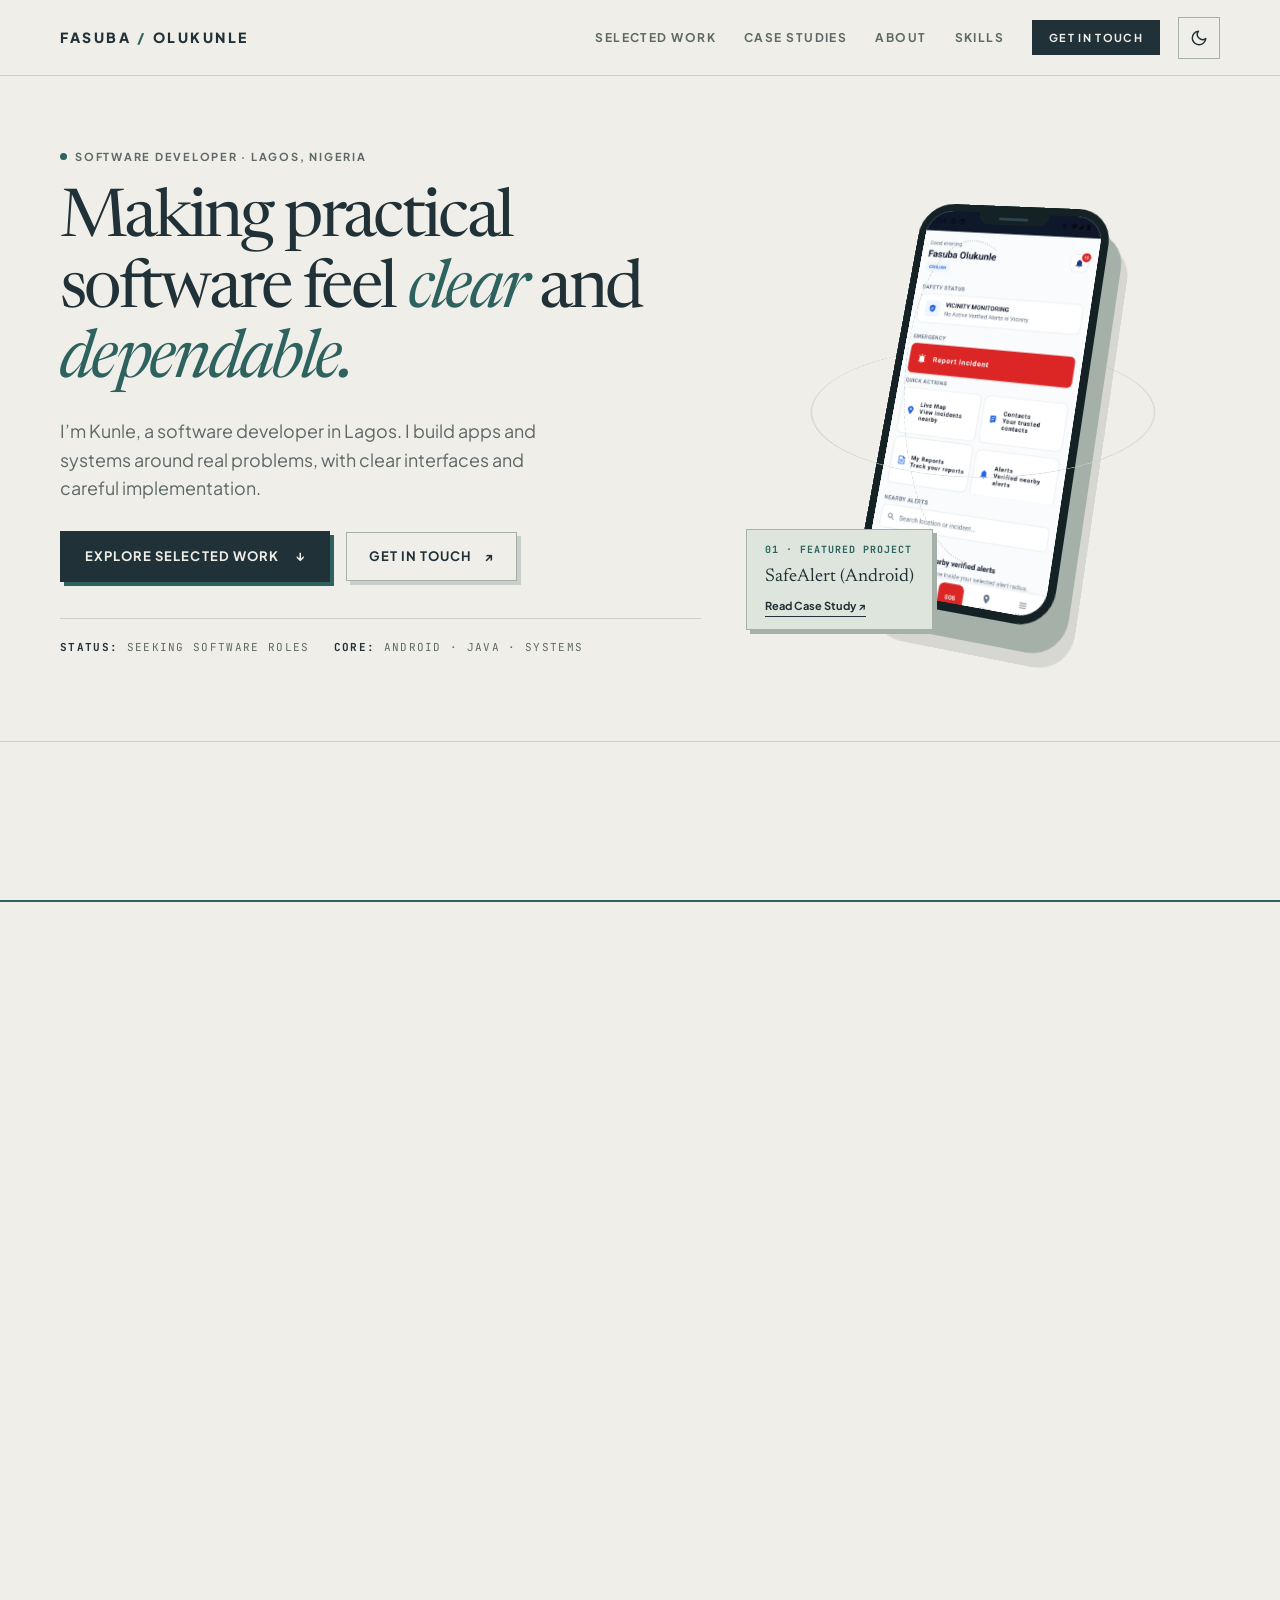
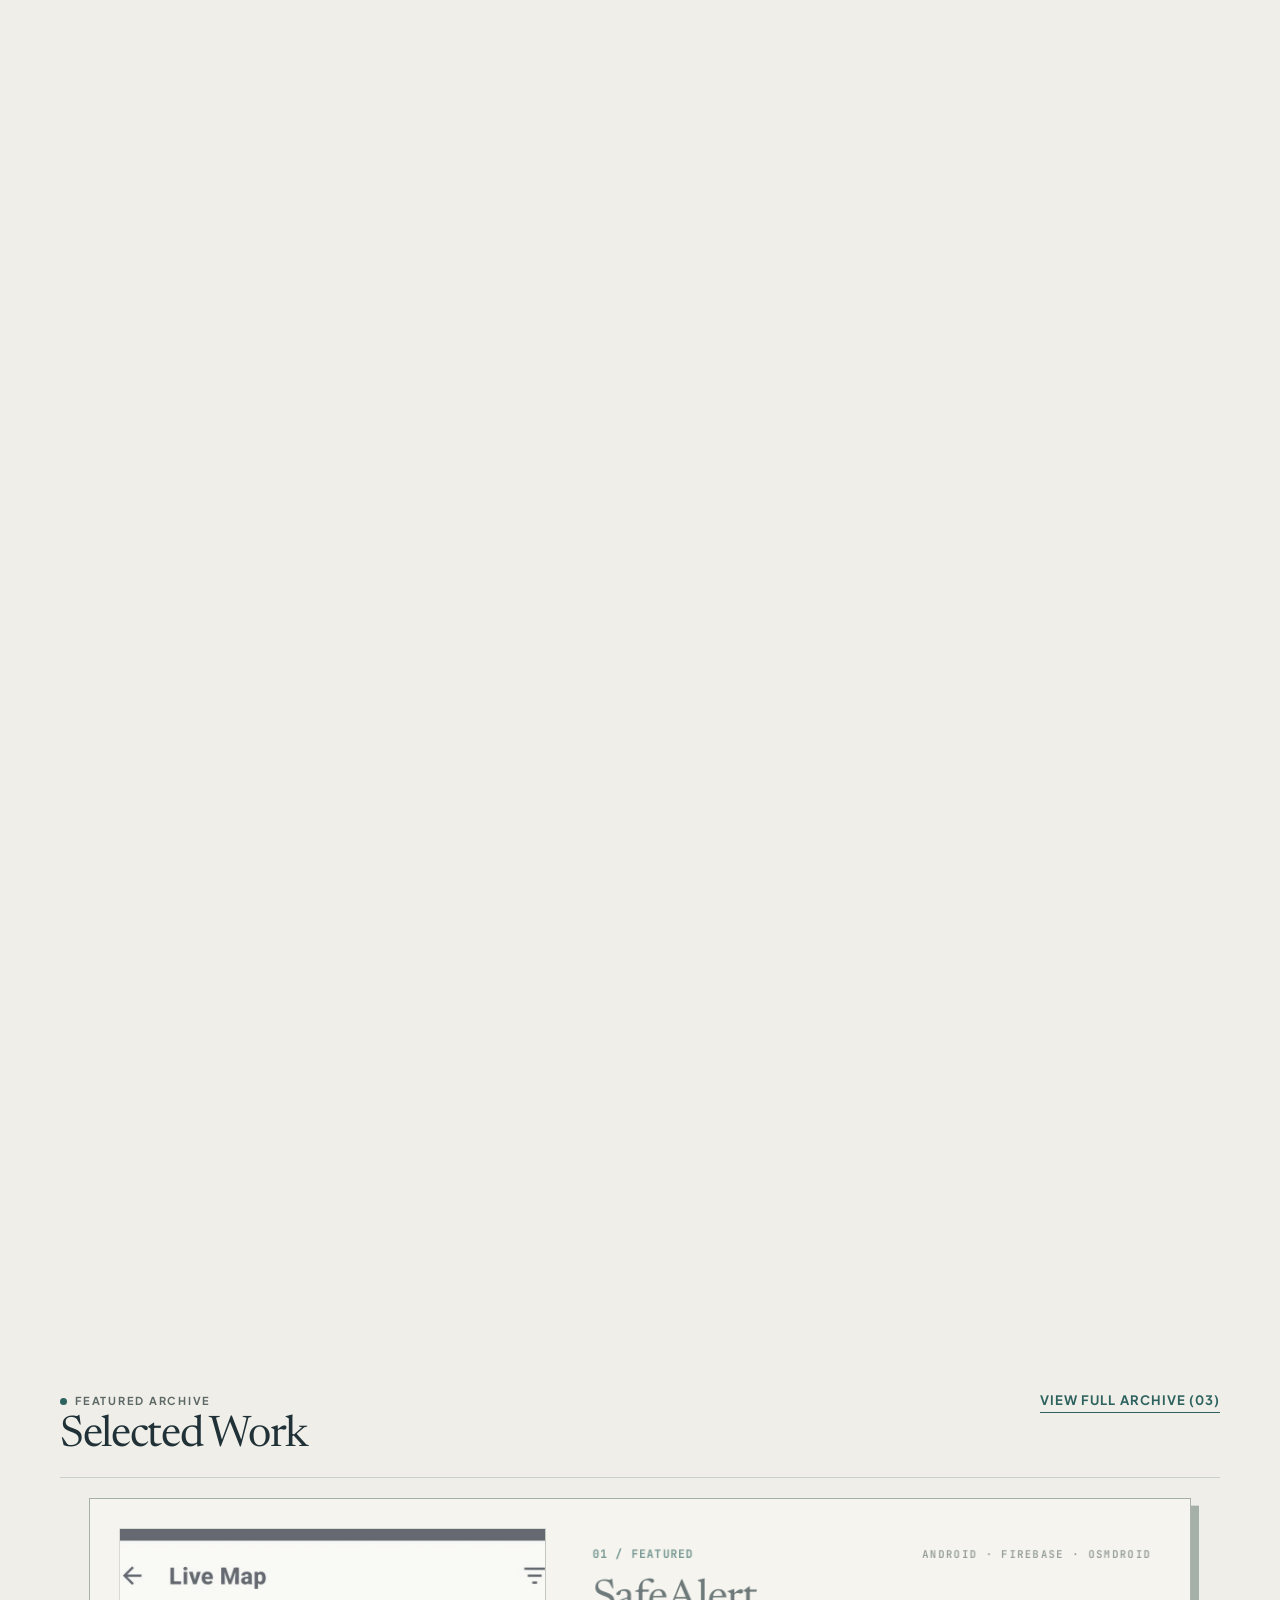
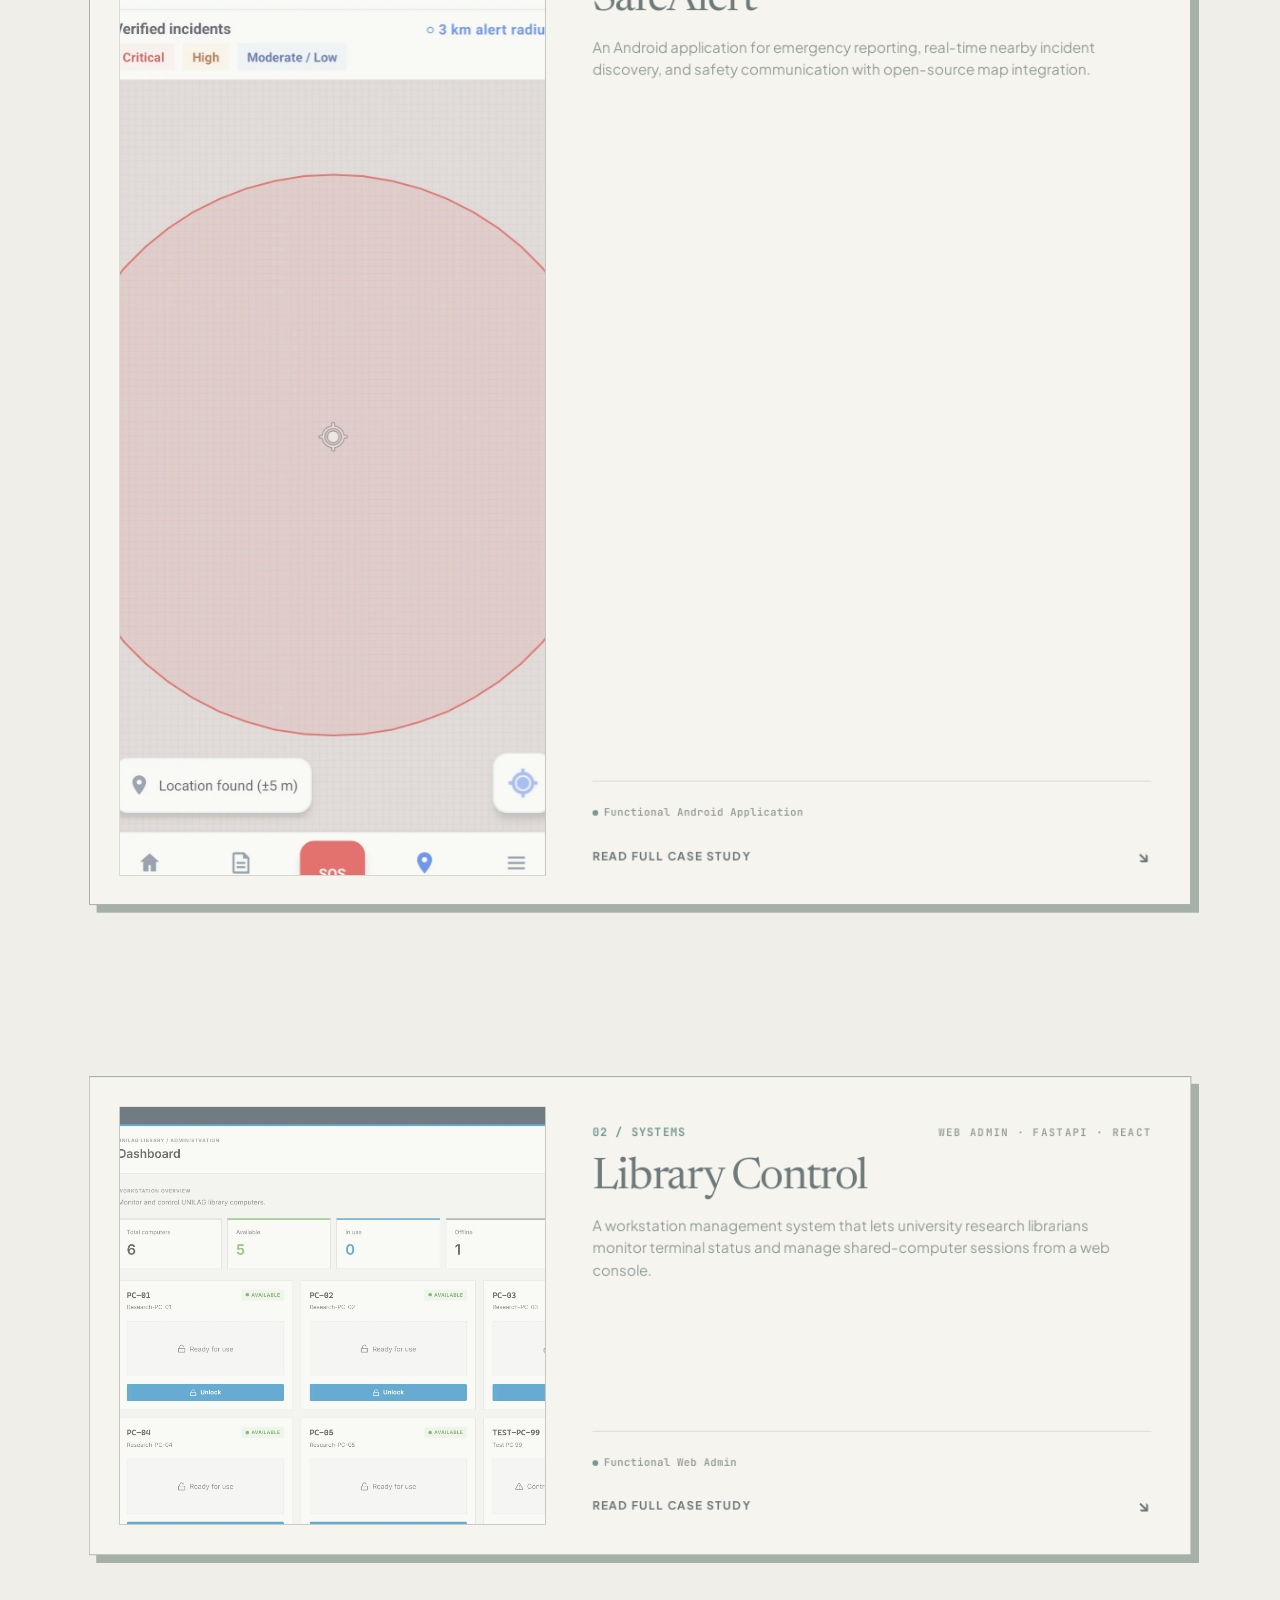
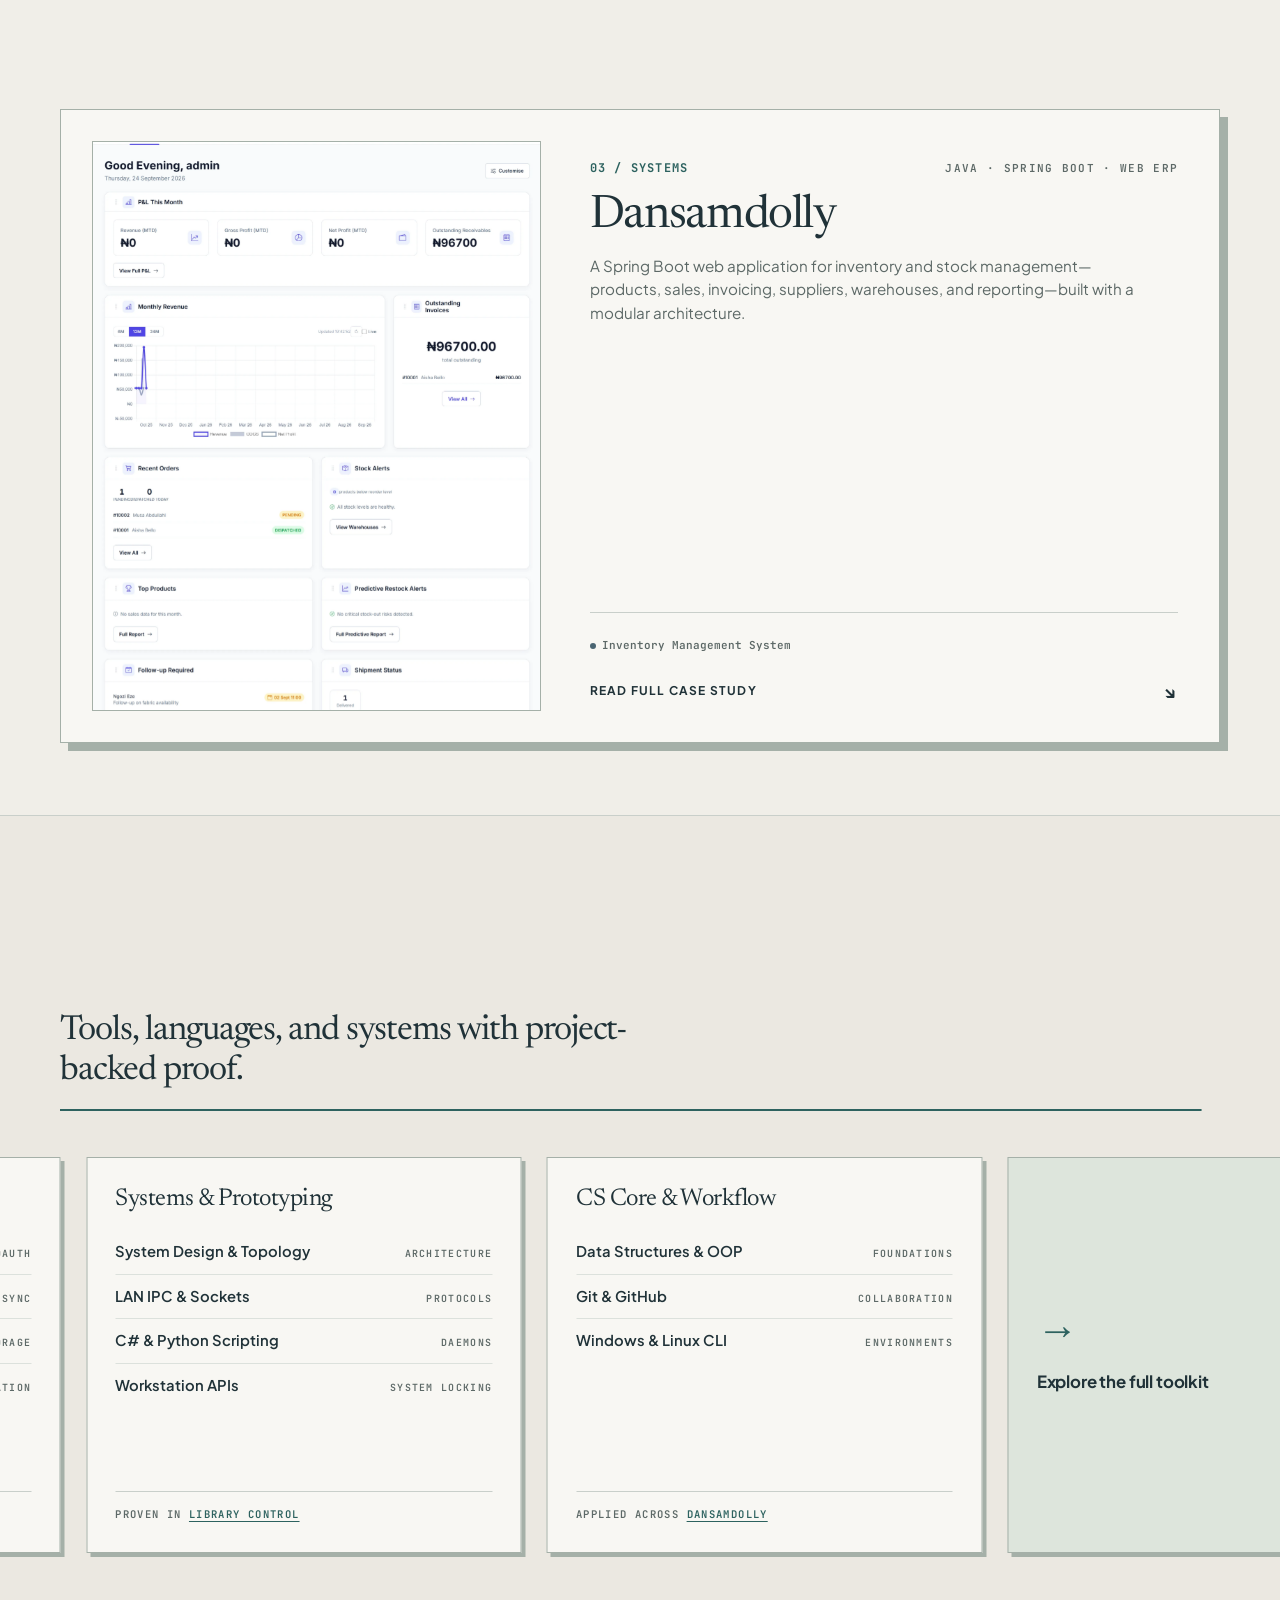
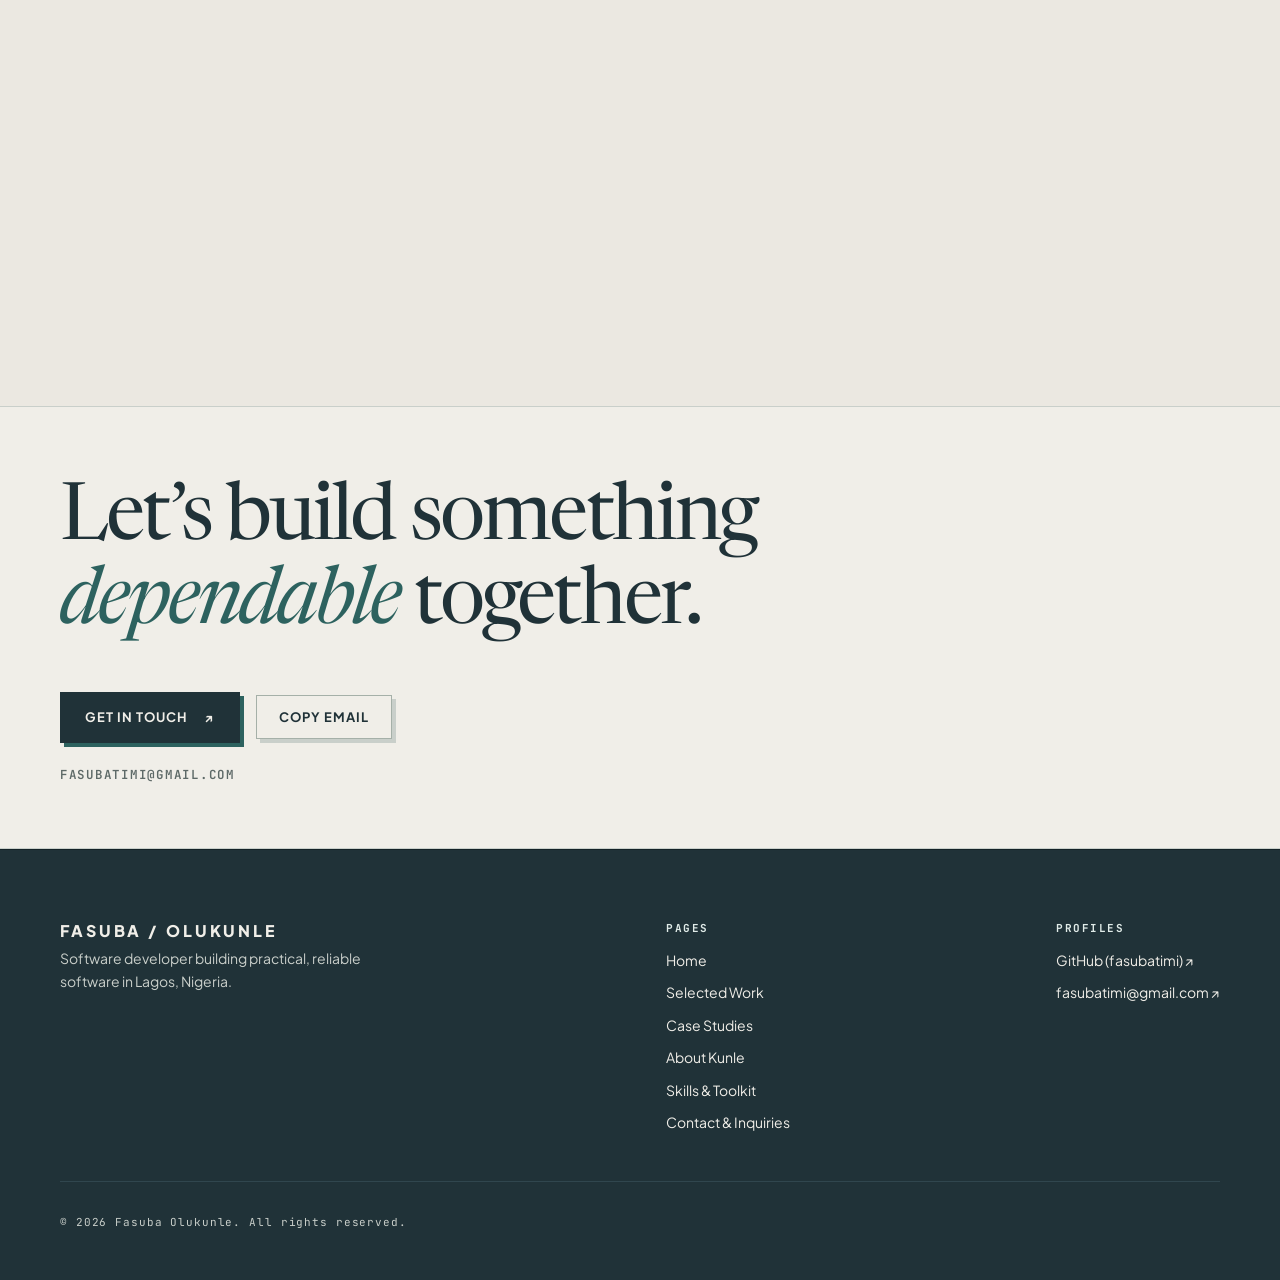
==== commit 799e1f73: "feat: custom domain fasubatimi.is-a.dev - CNAME: registers the custom domain with GitHub Pages (DNS " ====
--- a/index.html
+++ b/index.html
@@ -24,15 +24,15 @@
   <meta name="author" content="Fasuba Olukunle">
 
   <!-- Canonical -->
-  <link rel="canonical" href="https://fasubatimi.github.io/portfolio/">
+  <link rel="canonical" href="https://fasubatimi.is-a.dev/">
 
   <!-- Open Graph / Facebook -->
   <meta property="og:type" content="website">
   <meta property="og:site_name" content="Fasuba Olukunle — Portfolio">
-  <meta property="og:url" content="https://fasubatimi.github.io/portfolio/">
+  <meta property="og:url" content="https://fasubatimi.is-a.dev/">
   <meta property="og:title" content="Fasuba Olukunle — Software Developer">
   <meta property="og:description" content="Making practical software feel clear and dependable. Portfolio and case studies of Fasuba Olukunle (Kunle).">
-  <meta property="og:image" content="https://fasubatimi.github.io/portfolio/assets/og/og-cover.png">
+  <meta property="og:image" content="https://fasubatimi.is-a.dev/assets/og/og-cover.png">
   <meta property="og:image:width" content="1200">
   <meta property="og:image:height" content="630">
   <meta property="og:image:alt" content="Fasuba Olukunle — Software Developer, Lagos, Nigeria">
@@ -41,7 +41,7 @@
   <meta name="twitter:card" content="summary_large_image">
   <meta name="twitter:title" content="Fasuba Olukunle — Software Developer">
   <meta name="twitter:description" content="Making practical software feel clear and dependable. Portfolio and case studies of Fasuba Olukunle (Kunle).">
-  <meta name="twitter:image" content="https://fasubatimi.github.io/portfolio/assets/og/og-cover.png">
+  <meta name="twitter:image" content="https://fasubatimi.is-a.dev/assets/og/og-cover.png">
 
   <!-- Structured Data: Person -->
   <script type="application/ld+json">
@@ -51,7 +51,7 @@
     "name": "Fasuba Olukunle",
     "alternateName": "Kunle",
     "jobTitle": "Software Developer",
-    "url": "https://fasubatimi.github.io/portfolio/",
+    "url": "https://fasubatimi.is-a.dev/",
     "email": "mailto:fasubatimi@gmail.com",
     "address": { "@type": "PostalAddress", "addressLocality": "Lagos", "addressCountry": "NG" },
     "sameAs": ["https://github.com/fasubatimi"],
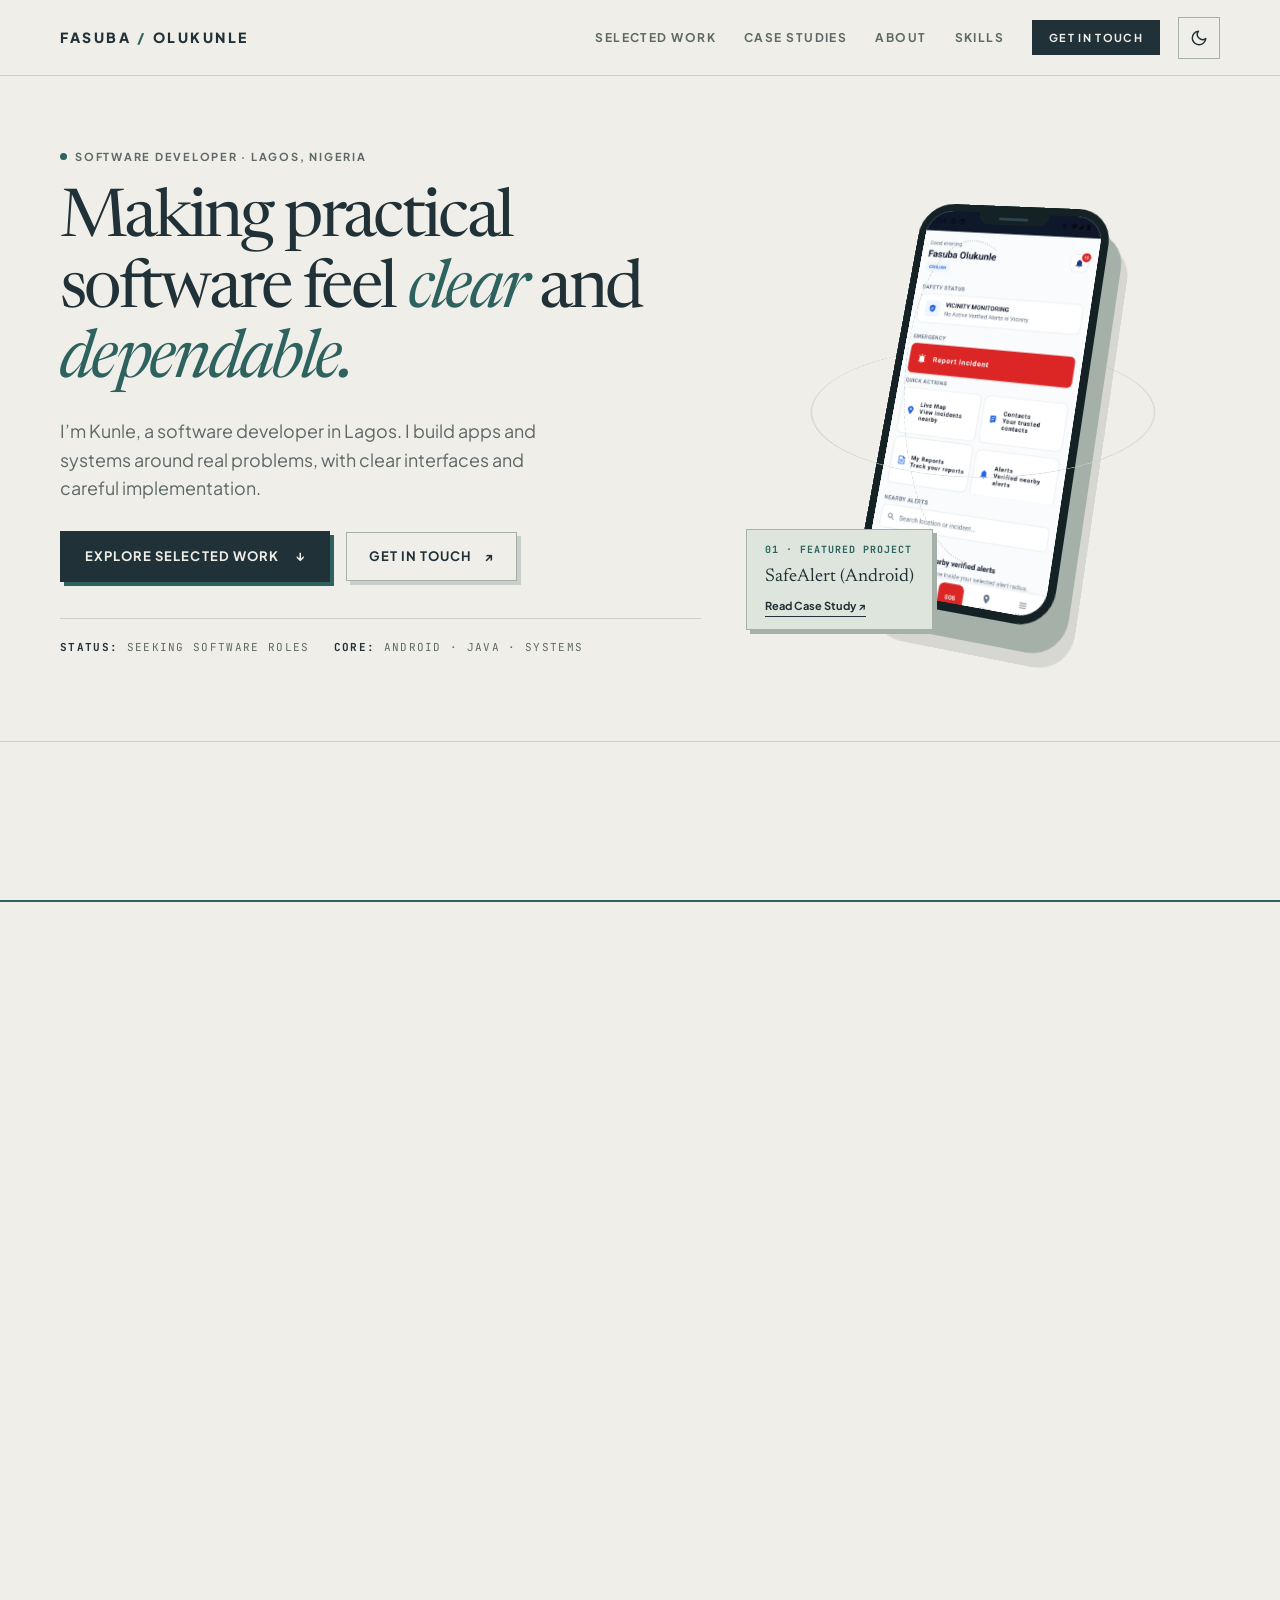
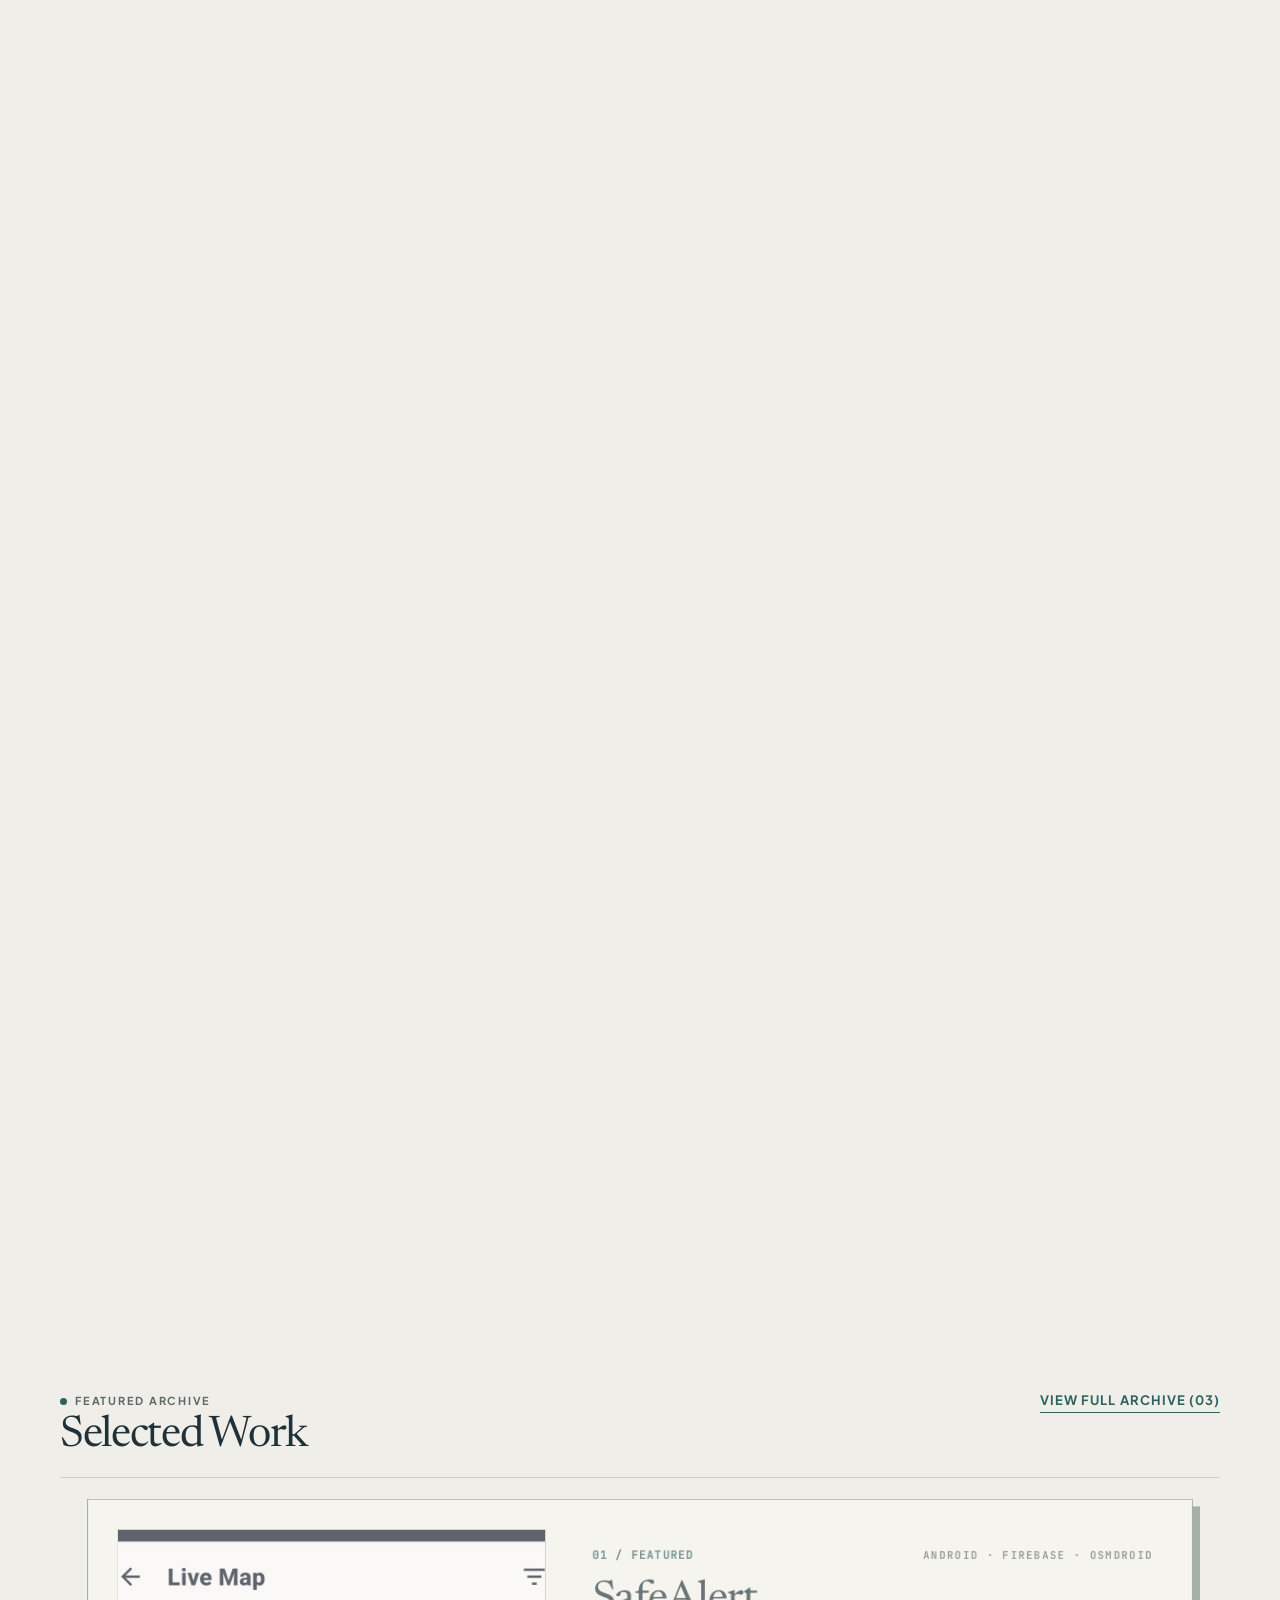
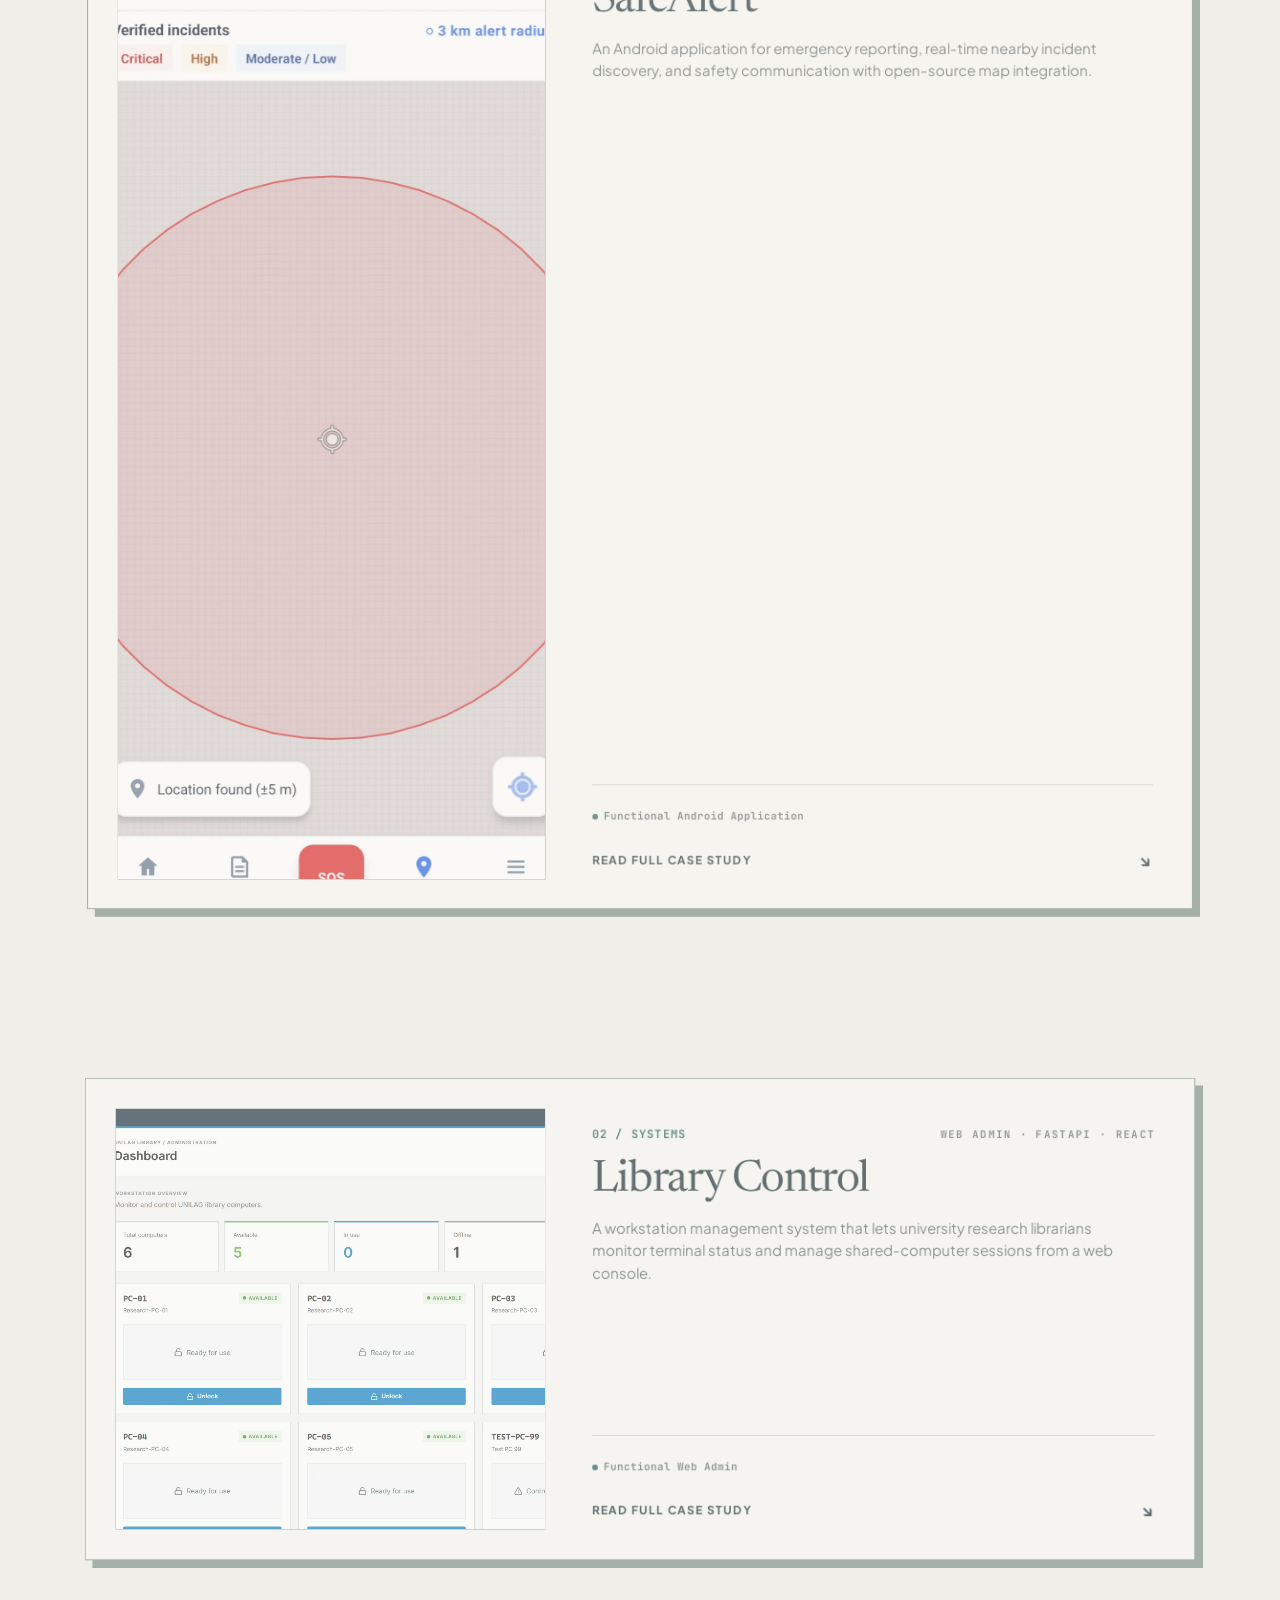
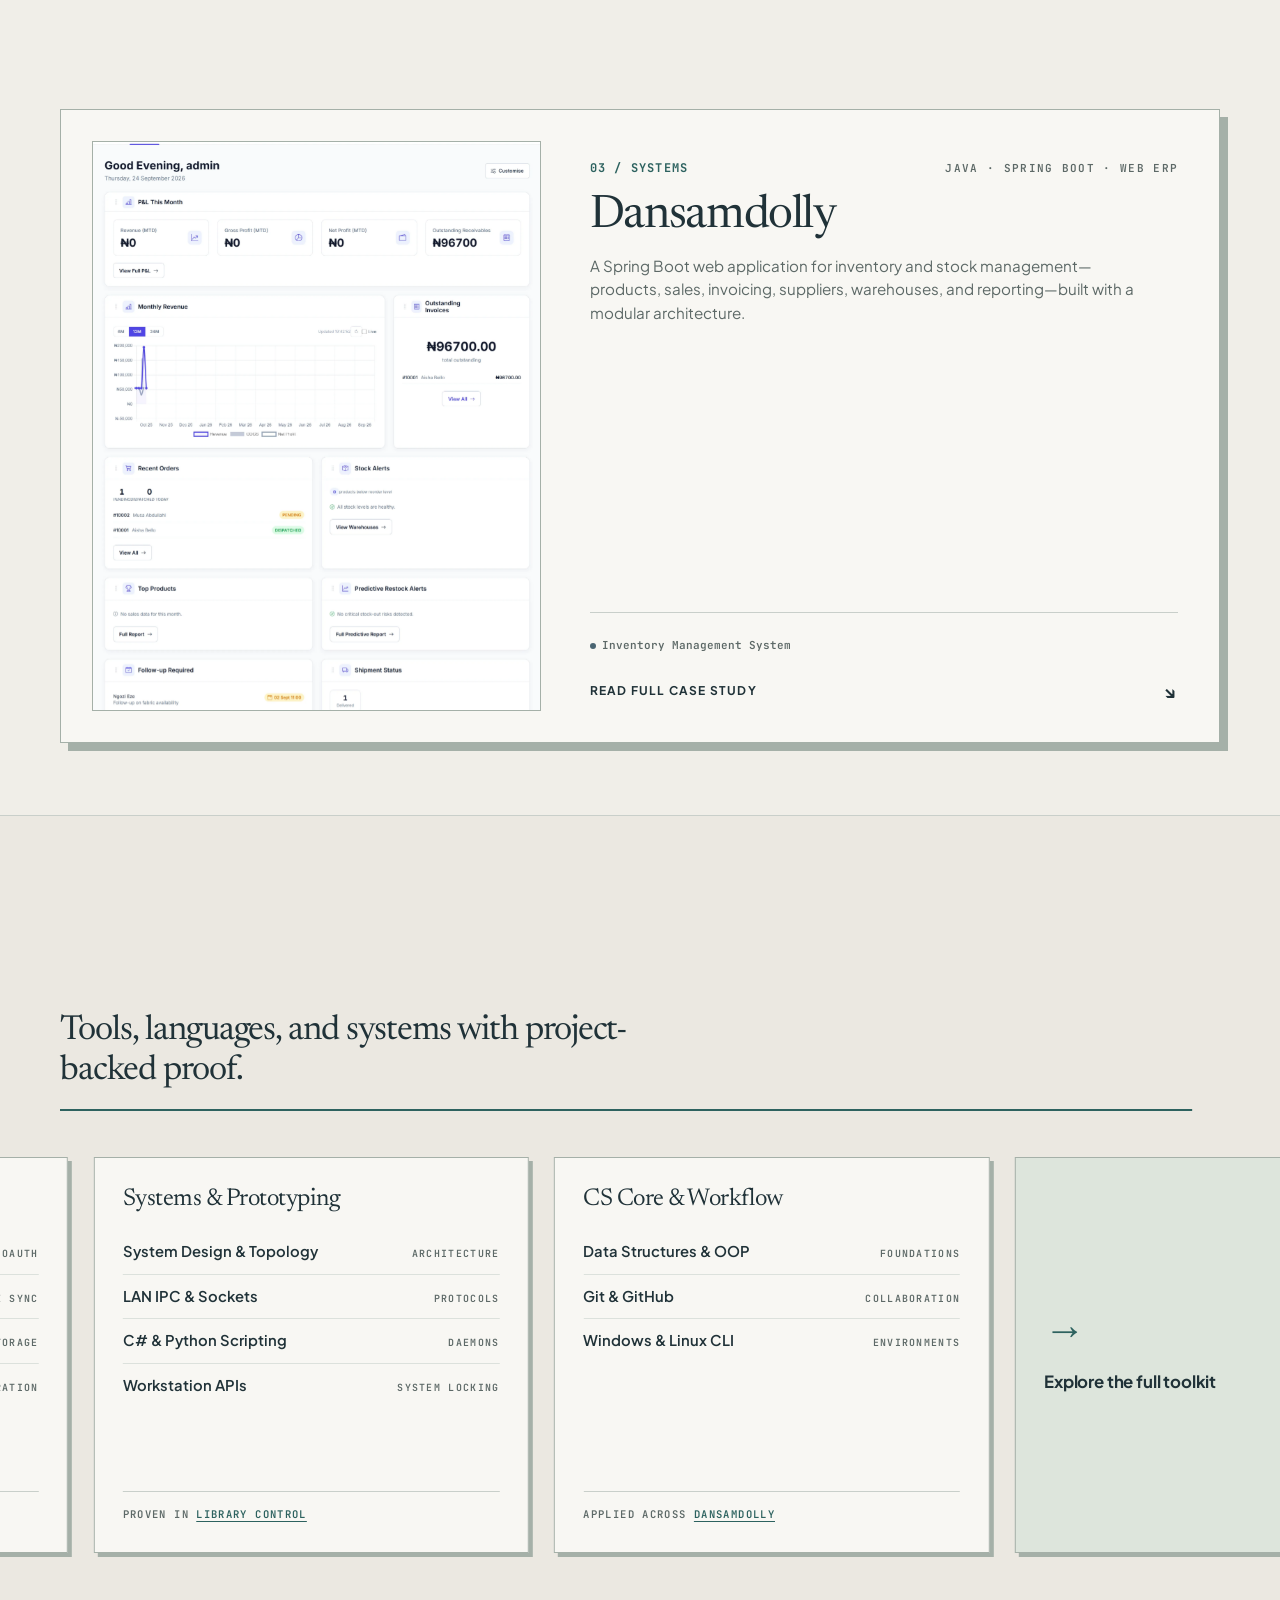
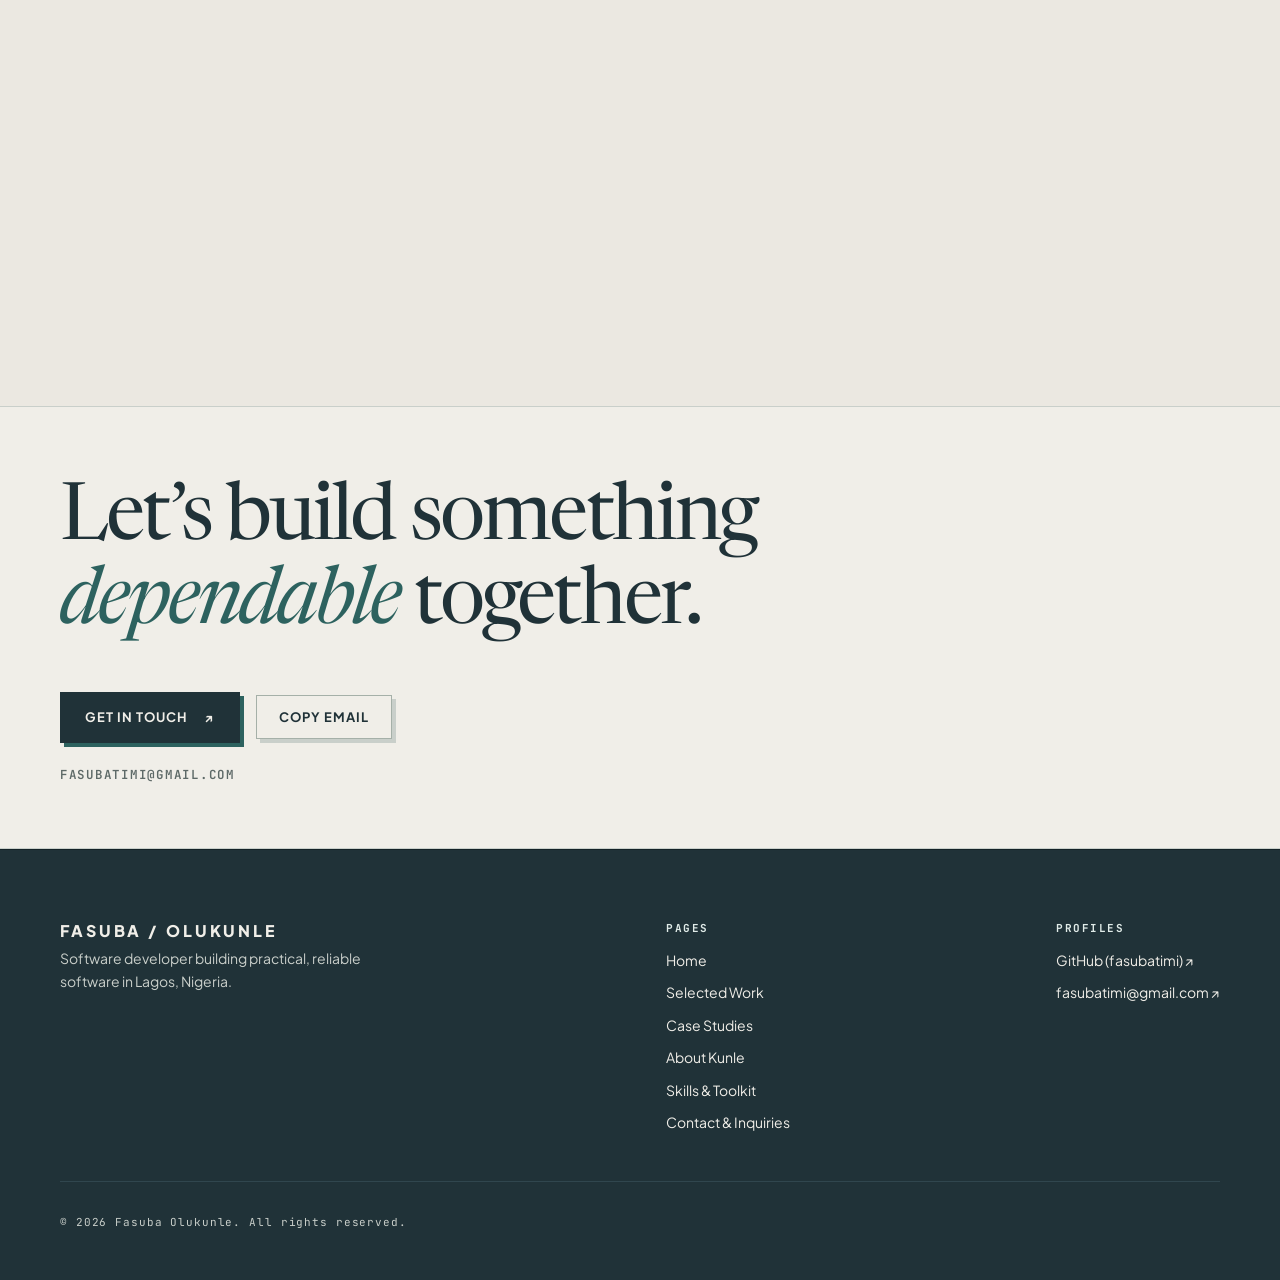
==== commit b8fc45ef: "feat: search & AI discoverability layer - llms.txt: markdown site summary for LLM crawlers (llmstxt." ====
--- a/index.html
+++ b/index.html
@@ -43,19 +43,35 @@
   <meta name="twitter:description" content="Making practical software feel clear and dependable. Portfolio and case studies of Fasuba Olukunle (Kunle).">
   <meta name="twitter:image" content="https://fasubatimi.is-a.dev/assets/og/og-cover.png">
 
-  <!-- Structured Data: Person -->
+  <!-- Structured Data: Person + WebSite -->
   <script type="application/ld+json">
   {
     "@context": "https://schema.org",
-    "@type": "Person",
-    "name": "Fasuba Olukunle",
-    "alternateName": "Kunle",
-    "jobTitle": "Software Developer",
-    "url": "https://fasubatimi.is-a.dev/",
-    "email": "mailto:fasubatimi@gmail.com",
-    "address": { "@type": "PostalAddress", "addressLocality": "Lagos", "addressCountry": "NG" },
-    "sameAs": ["https://github.com/fasubatimi"],
-    "knowsAbout": ["Android development", "Java", "Firebase", "OSMDroid", "Spring Boot", "React", "FastAPI", "System design"]
+    "@graph": [
+      {
+        "@type": "Person",
+        "@id": "https://fasubatimi.is-a.dev/#person",
+        "name": "Fasuba Olukunle",
+        "alternateName": "Kunle",
+        "jobTitle": "Software Developer",
+        "description": "Software developer in Lagos, Nigeria building Android apps, systems, and clear interfaces around real problems.",
+        "url": "https://fasubatimi.is-a.dev/",
+        "image": "https://fasubatimi.is-a.dev/assets/og/og-cover.png",
+        "email": "mailto:fasubatimi@gmail.com",
+        "address": { "@type": "PostalAddress", "addressLocality": "Lagos", "addressCountry": "NG" },
+        "sameAs": ["https://github.com/fasubatimi"],
+        "knowsAbout": ["Android development", "Java", "Firebase", "OSMDroid", "Spring Boot", "React", "FastAPI", "System design"]
+      },
+      {
+        "@type": "WebSite",
+        "@id": "https://fasubatimi.is-a.dev/#website",
+        "url": "https://fasubatimi.is-a.dev/",
+        "name": "Fasuba Olukunle — Portfolio",
+        "description": "Portfolio and case studies of Fasuba Olukunle (Kunle), software developer in Lagos, Nigeria.",
+        "inLanguage": "en",
+        "publisher": { "@id": "https://fasubatimi.is-a.dev/#person" }
+      }
+    ]
   }
   </script>
   
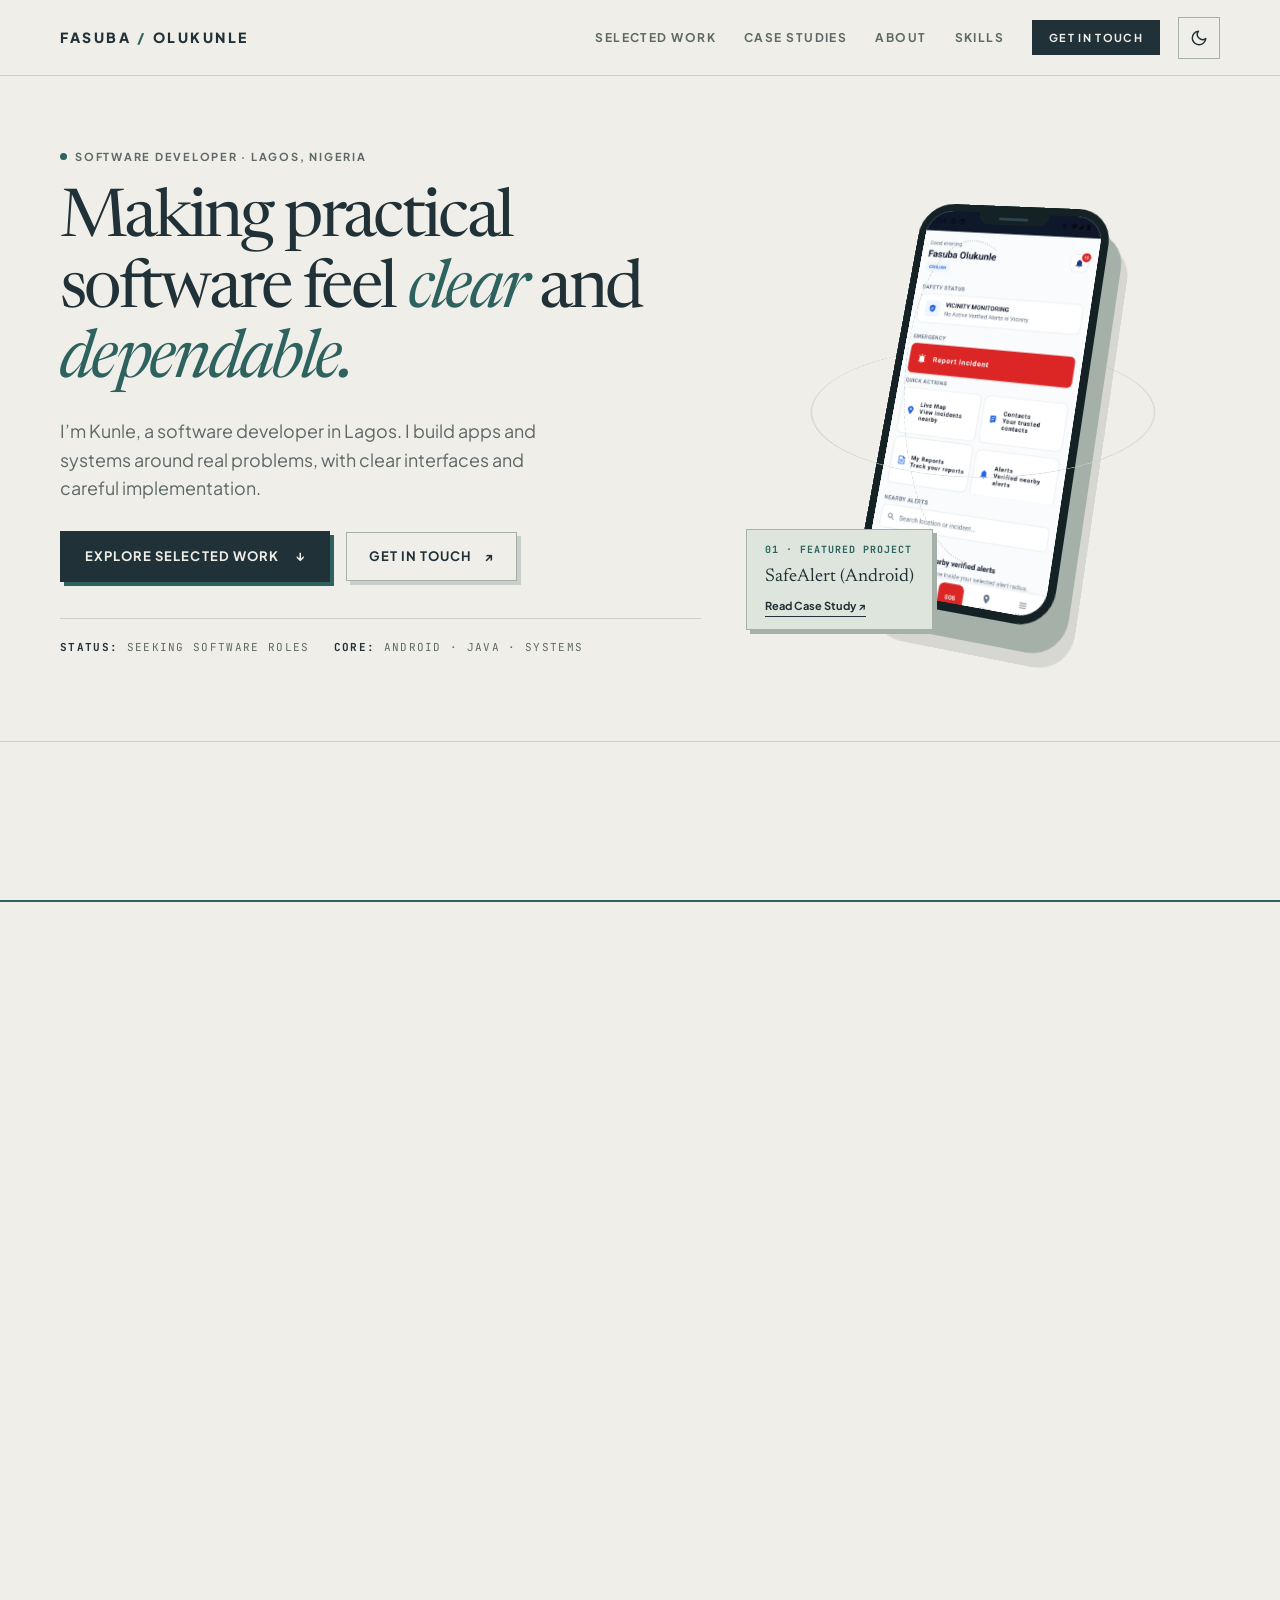
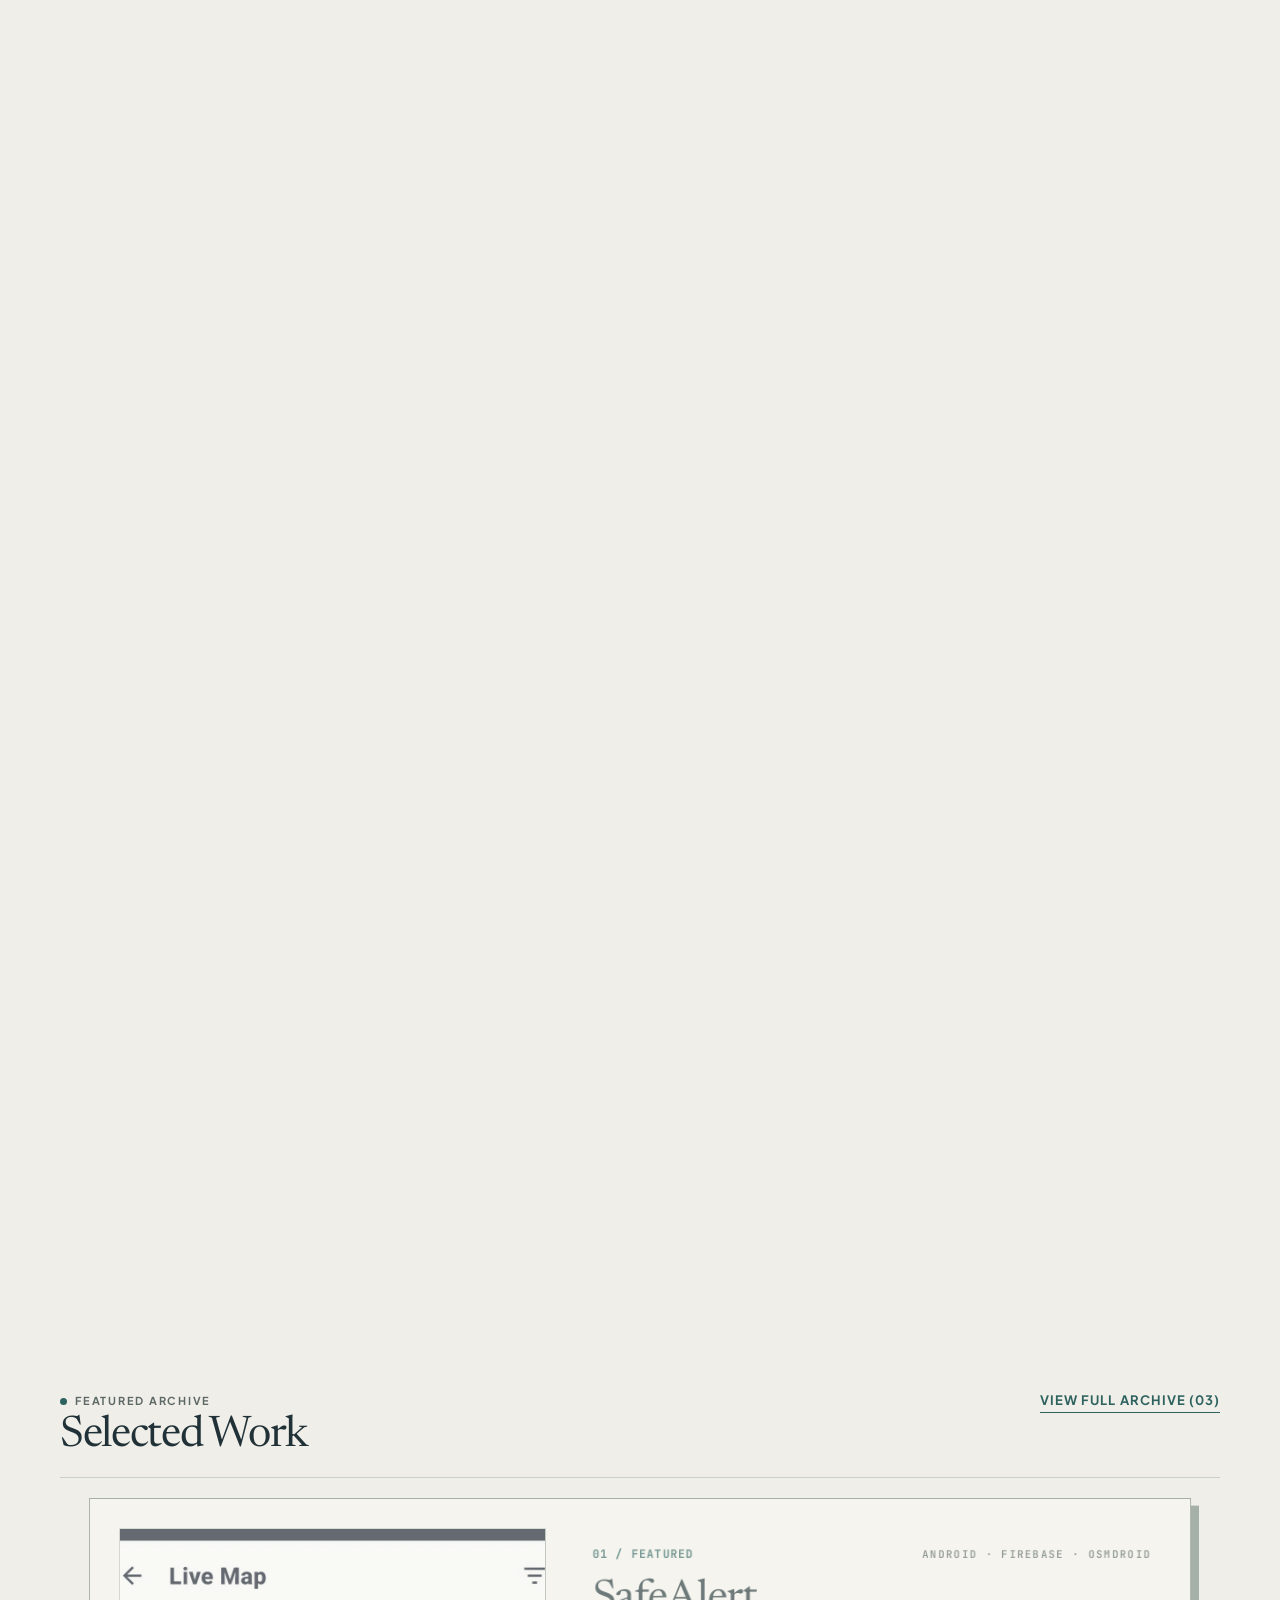
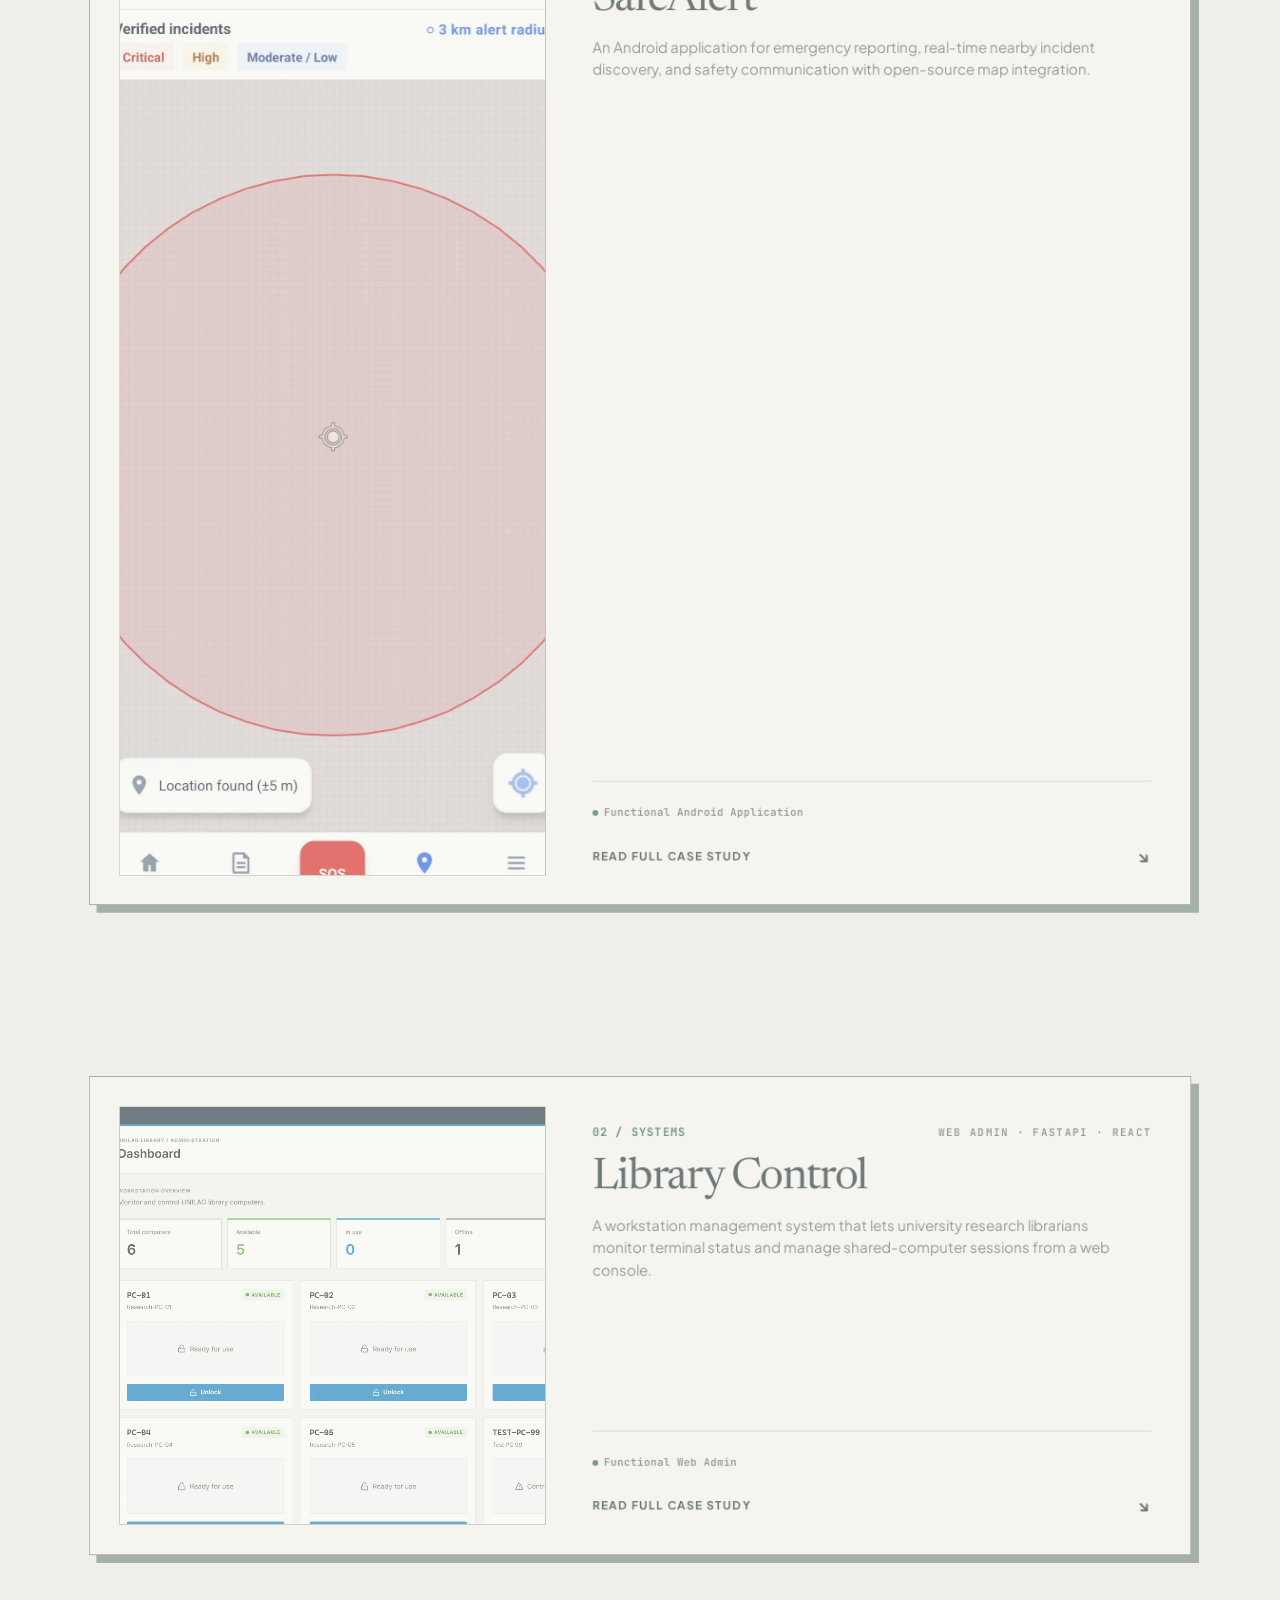
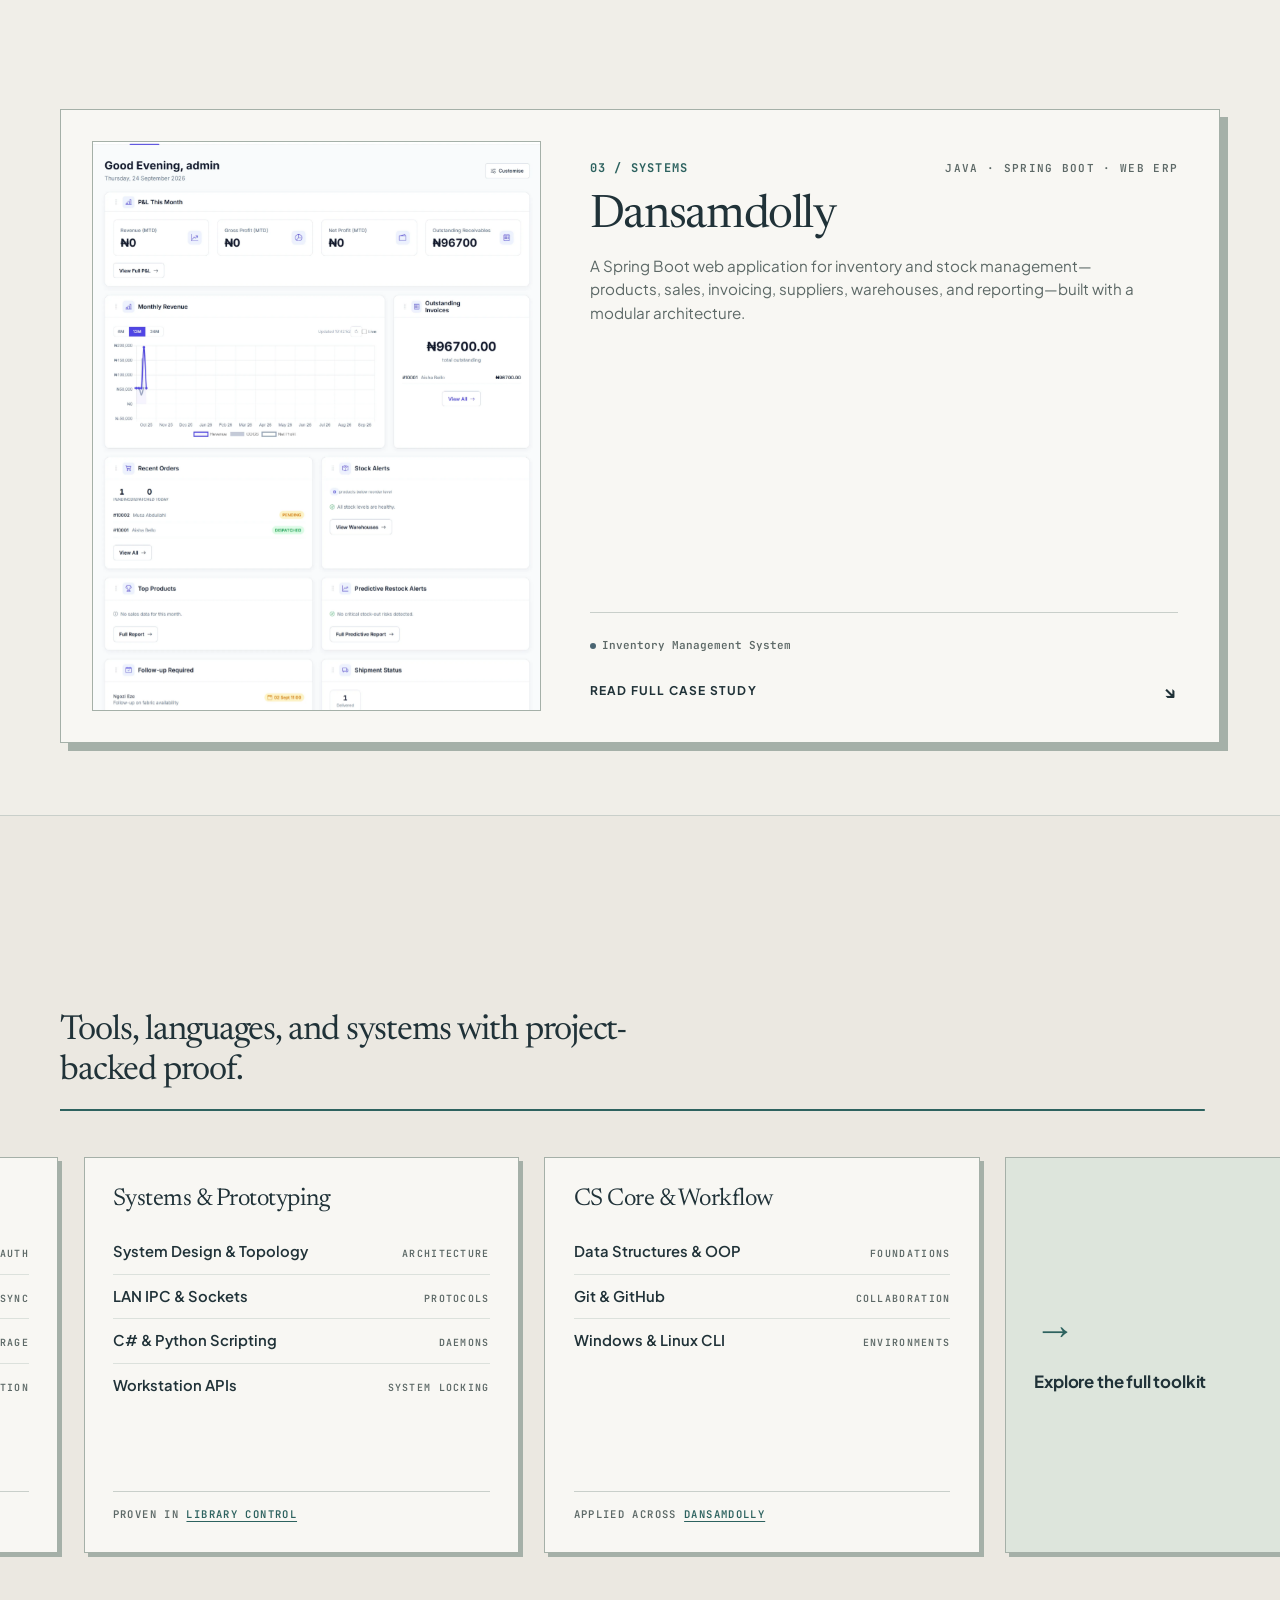
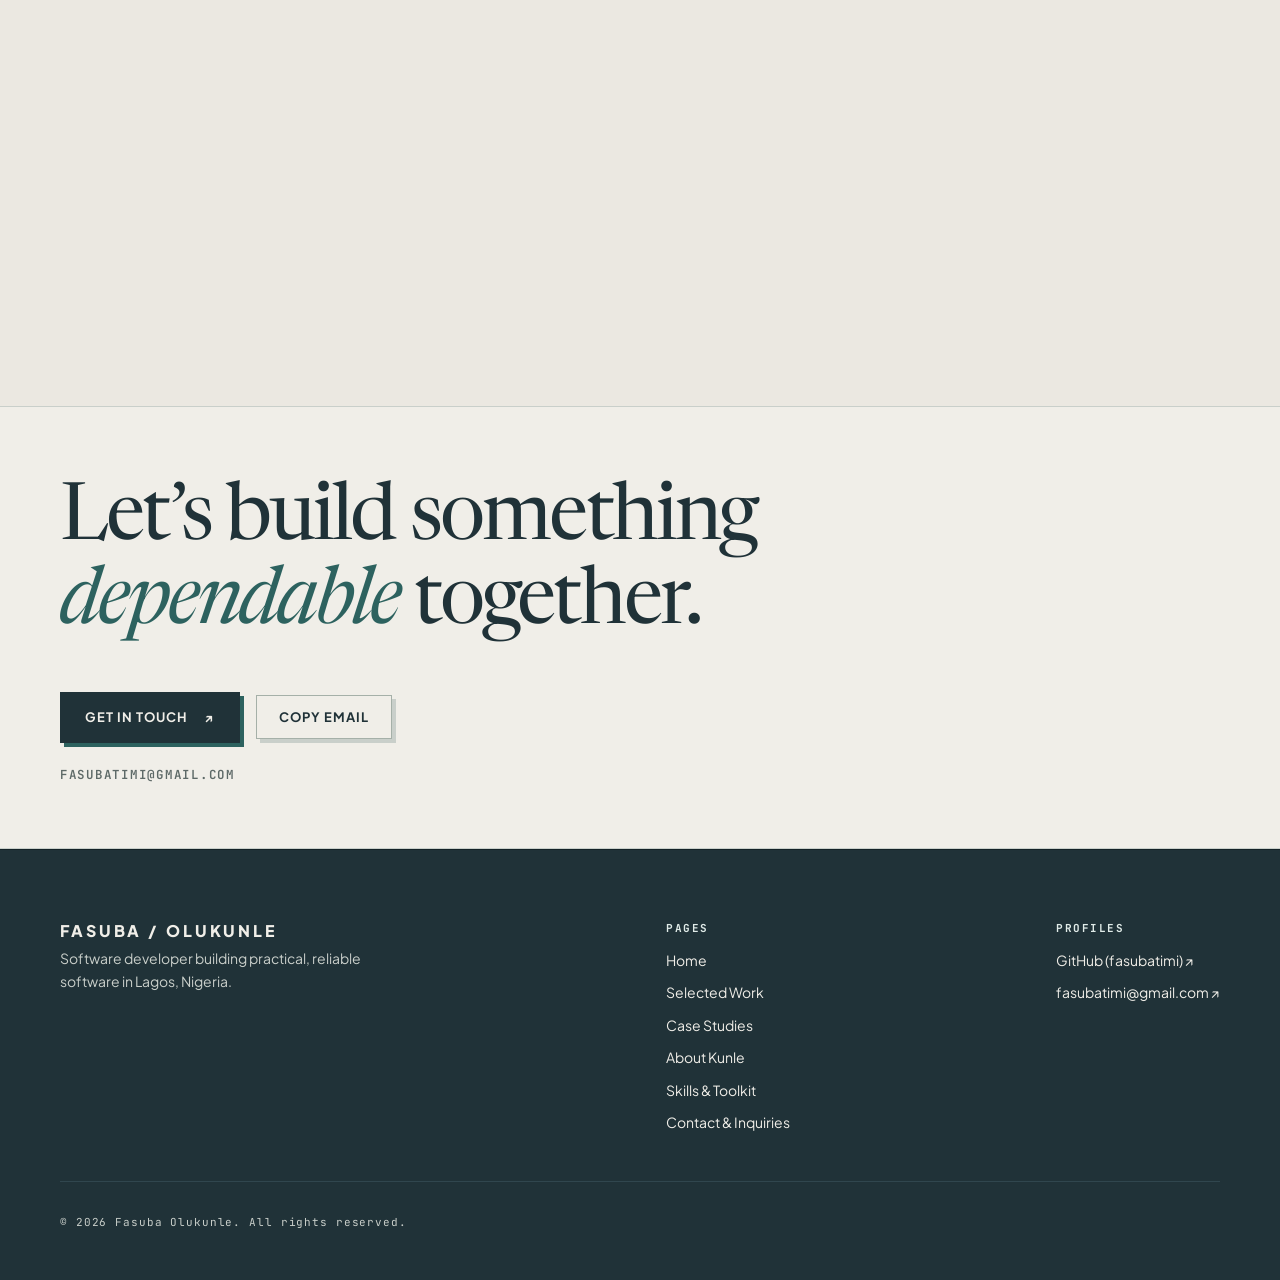
==== commit 7d62ef55: "chore: Bing Webmaster site verification meta tag" ====
--- a/index.html
+++ b/index.html
@@ -22,6 +22,7 @@
   <meta name="title" content="Fasuba Olukunle — Software Developer">
   <meta name="description" content="Portfolio of Fasuba Olukunle (Kunle), a software developer based in Lagos, Nigeria, building Android apps, systems, and clear interfaces around real problems.">
   <meta name="author" content="Fasuba Olukunle">
+  <meta name="msvalidate.01" content="3F1F65EDAF55502CB335FBC3550A97DA" />
 
   <!-- Canonical -->
   <link rel="canonical" href="https://fasubatimi.is-a.dev/">
